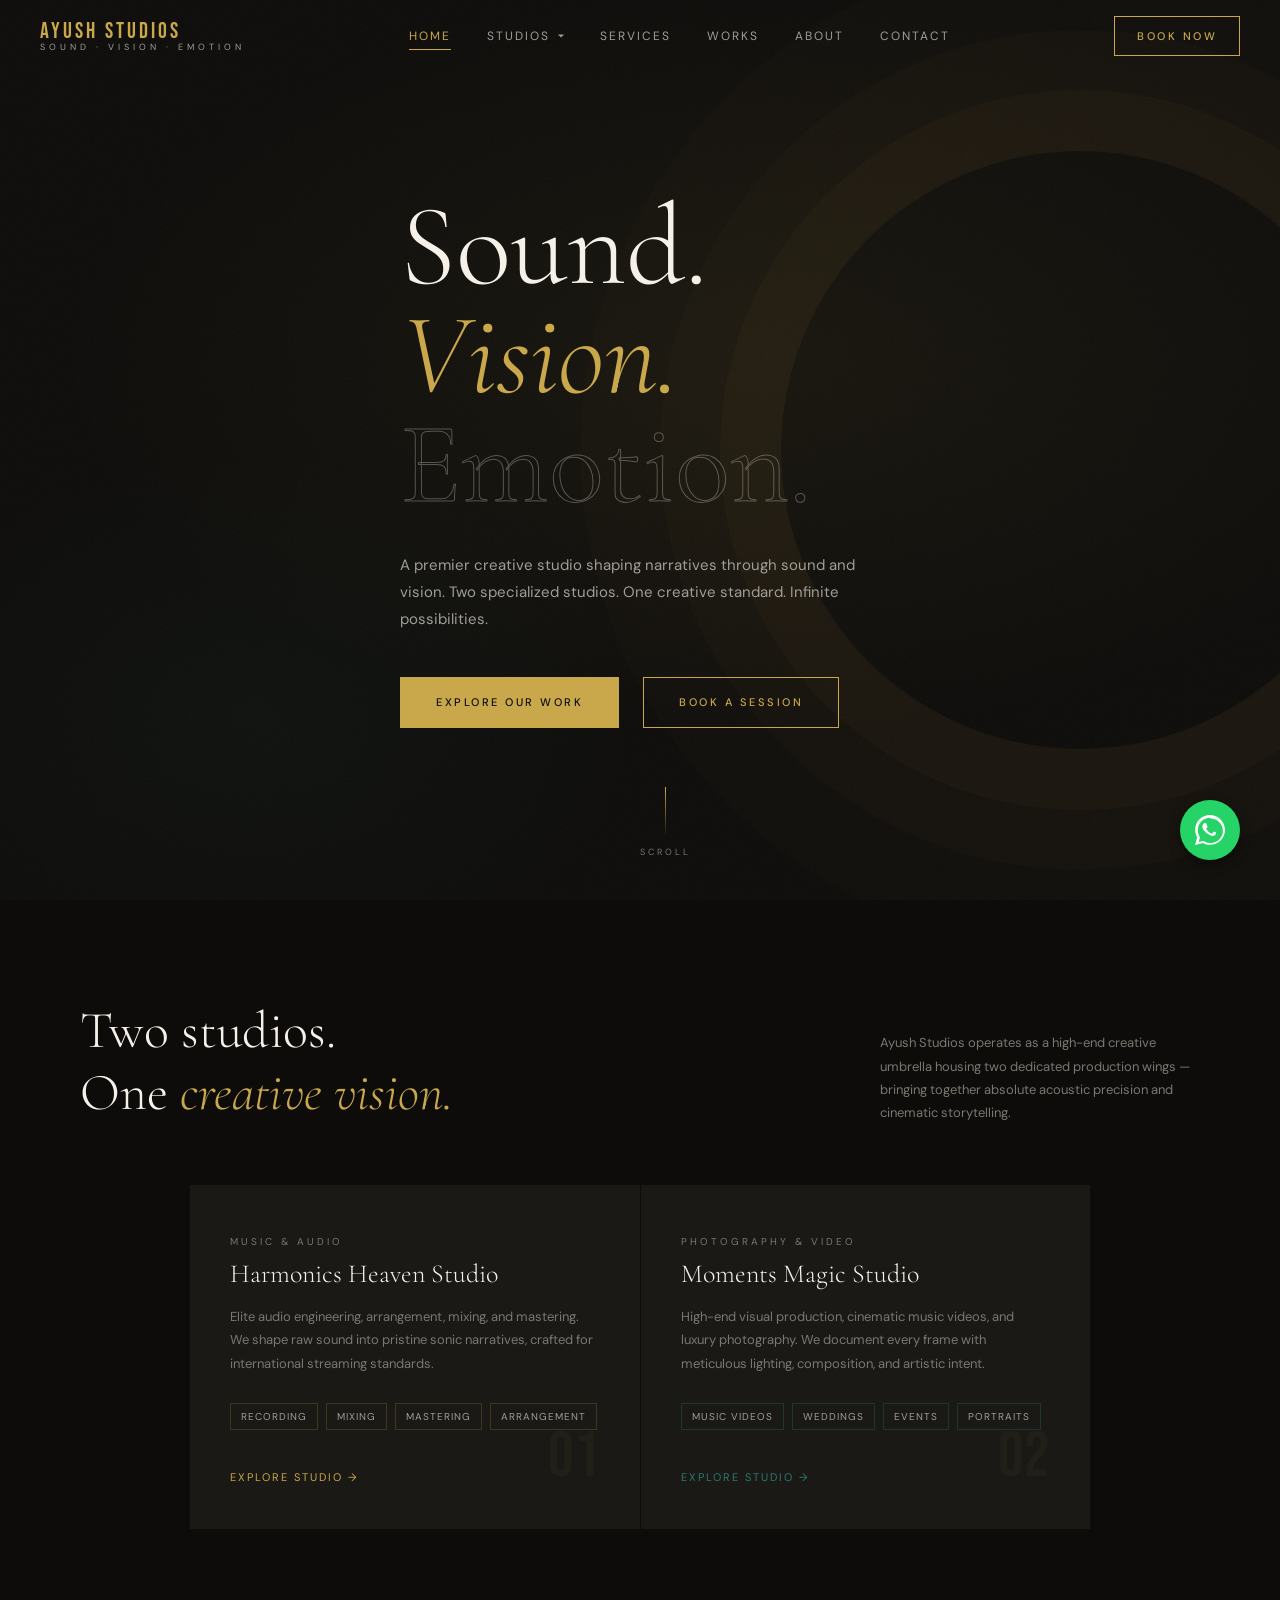
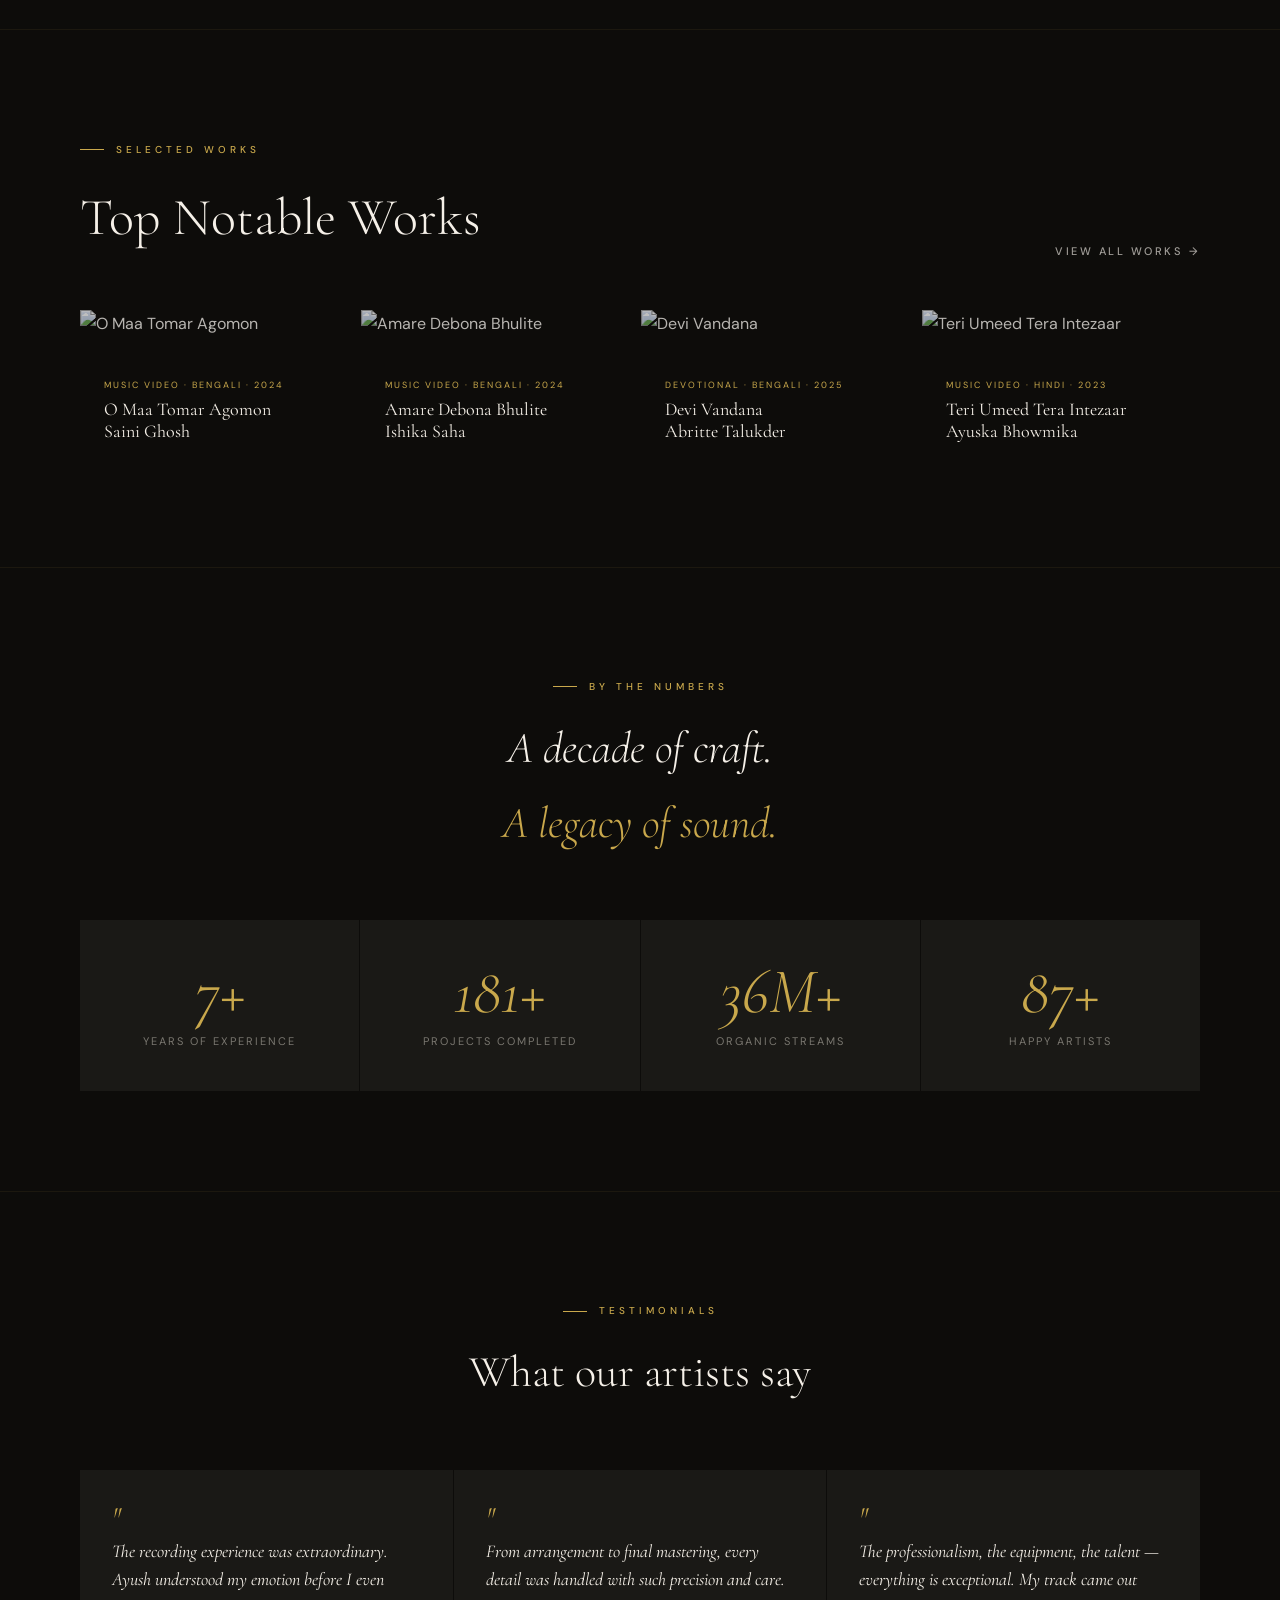
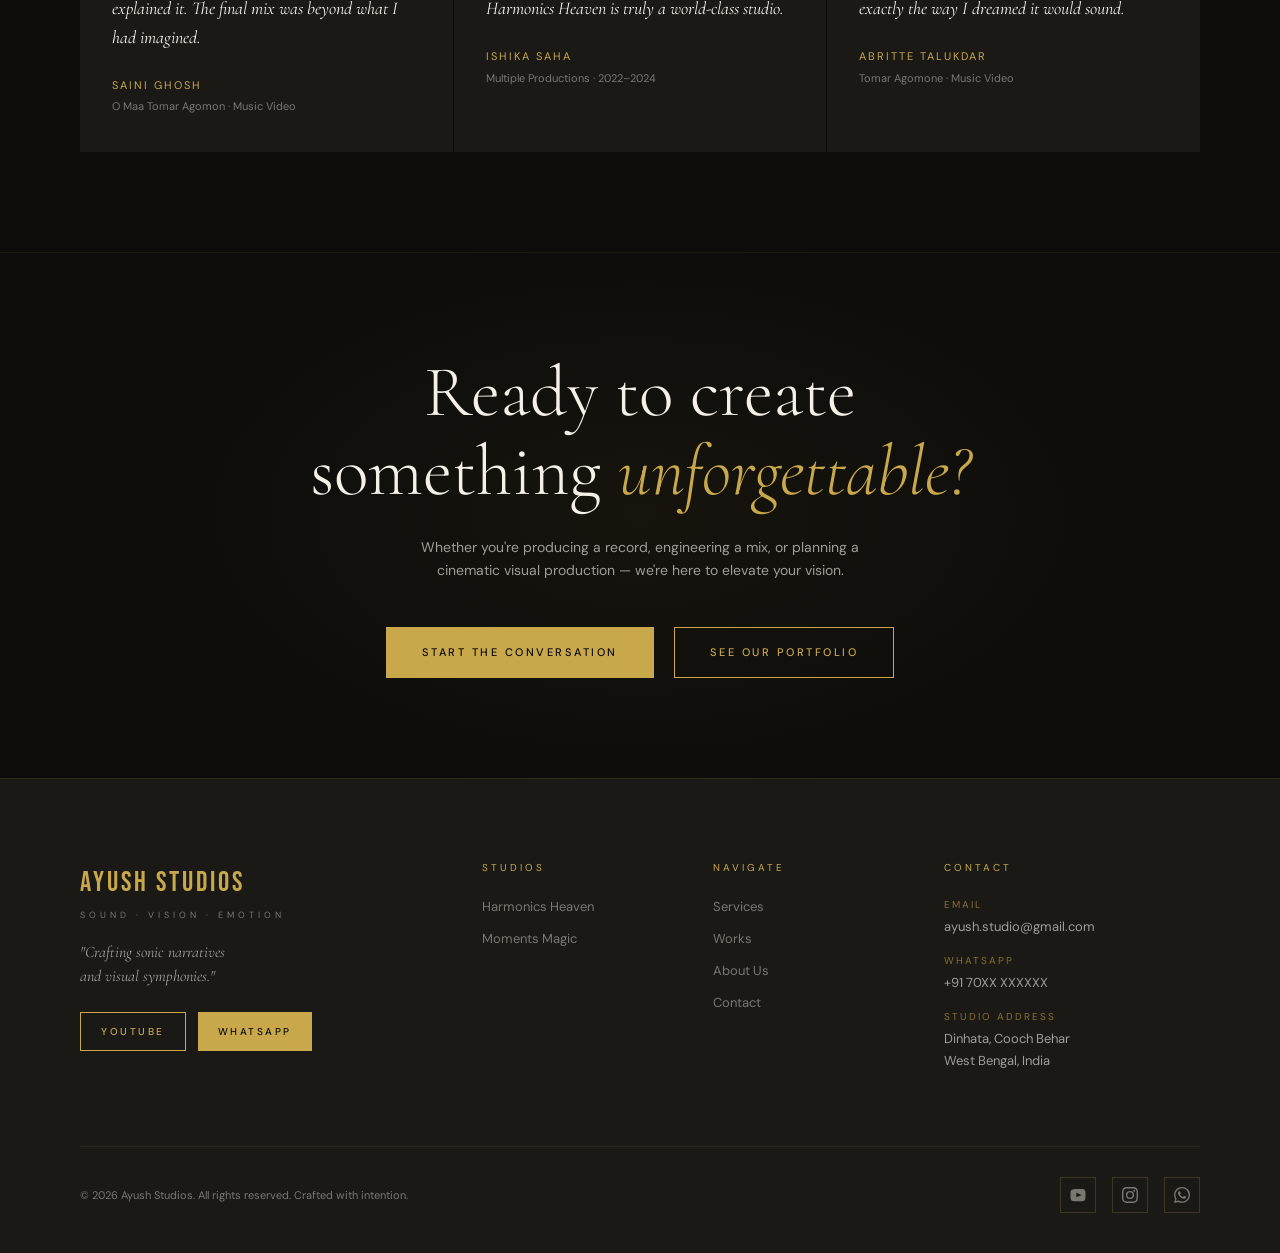
==== index.html @ d7bb770e "Ayush Studios Final Phase One" ====
<!DOCTYPE html>
<html lang="en">

<head>
  <meta charset="UTF-8">
  <meta name="viewport" content="width=device-width, initial-scale=1.0">
  <title>Ayush Studios</title>
  <meta name="description"
    content="Ayush Studios — Premium music recording, mix/mastering, videography, and photography in Cooch Behar, West Bengal. Home of Harmonics Heaven Studio and Moments Magic Studio.">
  <meta property="og:title" content="Ayush Studios — Sound. Vision. Emotion.">
  <meta property="og:description"
    content="Premium creative studio offering high-end music production, photography, and cinematic videography in West Bengal, India.">
  <meta property="og:type" content="website">
  <meta property="og:url" content="https://ayush-studios.vercel.app">
  <link rel="stylesheet" href="css/style.css">
  <style>
    /* ── HERO ── */
    .hero {
      position: relative;
      min-height: 100vh;
      display: flex;
      flex-direction: column;
      justify-content: center;
      overflow: hidden;
      padding-top: var(--nav-h);
    }

    .hero-bg {
      position: absolute;
      inset: 0;
      z-index: 0;
      background: radial-gradient(ellipse 80% 60% at 60% 40%, rgba(201, 168, 76, 0.06) 0%, transparent 70%),
        radial-gradient(ellipse 50% 50% at 20% 80%, rgba(42, 122, 111, 0.05) 0%, transparent 60%),
        var(--ink);
    }

    .hero-grain {
      position: absolute;
      inset: 0;
      z-index: 1;
      opacity: 0.04;
      background-image: url("data:image/svg+xml,%3Csvg viewBox='0 0 200 200' xmlns='http://www.w3.org/2000/svg'%3E%3Cfilter id='n'%3E%3CfeTurbulence type='fractalNoise' baseFrequency='0.85' numOctaves='4' stitchTiles='stitch'/%3E%3C/filter%3E%3Crect width='100%25' height='100%25' filter='url(%23n)'/%3E%3C/svg%3E");
      background-size: 200px;
    }

    .hero-lines {
      position: absolute;
      inset: 0;
      z-index: 1;
      overflow: hidden;
      pointer-events: none;
    }

    .hero-lines::before {
      content: '';
      position: absolute;
      right: -100px;
      top: 50%;
      transform: translateY(-50%);
      width: 600px;
      height: 600px;
      border-radius: 50%;
      border: 0.5px solid rgba(201, 168, 76, 0.08);
      box-shadow: 0 0 0 60px rgba(201, 168, 76, 0.03), 0 0 0 120px rgba(201, 168, 76, 0.02), 0 0 0 200px rgba(201, 168, 76, 0.01);
    }

    .hero-content {
      position: relative;
      z-index: 2;
      padding: 0 0 80px;
    }

    .hero-eyebrow {
      display: flex;
      align-items: center;
      gap: 16px;
      font-size: 10px;
      letter-spacing: 5px;
      text-transform: uppercase;
      color: var(--gold);
      margin-bottom: 28px;
      opacity: 0;
      animation: fadeUp 0.8s 0.2s ease forwards;
    }

    .hero-eyebrow span {
      width: 32px;
      height: 0.5px;
      background: var(--gold);
    }

    .hero-title {
      font-family: var(--font-display);
      font-size: clamp(56px, 9vw, 120px);
      line-height: 0.95;
      font-weight: 300;
      color: var(--cream);
      margin-bottom: 32px;
      opacity: 0;
      animation: fadeUp 0.9s 0.35s ease forwards;
    }

    .hero-title em {
      font-style: italic;
      color: var(--gold);
      display: block;
    }

    .hero-title .outline {
      -webkit-text-stroke: 1px rgba(245, 240, 232, 0.3);
      color: transparent;
      display: block;
    }

    .hero-sub {
      font-size: 15px;
      color: var(--muted-light);
      max-width: 480px;
      line-height: 1.8;
      margin-bottom: 44px;
      opacity: 0;
      animation: fadeUp 0.9s 0.5s ease forwards;
    }

    .hero-actions {
      display: flex;
      align-items: center;
      gap: 24px;
      flex-wrap: wrap;
      opacity: 0;
      animation: fadeUp 0.9s 0.65s ease forwards;
    }

    .hero-scroll {
      position: absolute;
      bottom: 40px;
      left: 50%;
      transform: translateX(-50%);
      z-index: 2;
      display: flex;
      flex-direction: column;
      align-items: center;
      gap: 8px;
      opacity: 0;
      animation: fadeUp 0.9s 1s ease forwards;
    }

    .hero-scroll span {
      font-size: 9px;
      letter-spacing: 3px;
      text-transform: uppercase;
      color: var(--muted);
    }

    .scroll-line {
      width: 1px;
      height: 50px;
      background: linear-gradient(var(--gold), transparent);
      animation: scrollPulse 2s ease-in-out infinite;
    }

    @keyframes fadeUp {
      from {
        opacity: 0;
        transform: translateY(20px);
      }

      to {
        opacity: 1;
        transform: translateY(0);
      }
    }

    @keyframes scrollPulse {

      0%,
      100% {
        opacity: 0.4;
      }

      50% {
        opacity: 1;
      }
    }

    /* ── BRANDS SECTION ── */
    .brands-section {
      padding: var(--section-pad) 0;
    }

    .brands-intro {
      display: flex;
      justify-content: space-between;
      align-items: flex-end;
      margin-bottom: 60px;
      gap: 40px;
      flex-wrap: wrap;
    }

    .brands-title {
      font-family: var(--font-display);
      font-size: clamp(32px, 5vw, 52px);
      font-weight: 300;
      color: var(--cream);
      line-height: 1.2;
      max-width: 500px;
    }

    .brands-desc {
      font-size: 13px;
      color: var(--muted);
      max-width: 320px;
      line-height: 1.8;
    }

    .brands-grid {
      display: grid;
      grid-template-columns: repeat(2, 1fr);
      gap: 1px;
      max-width: 900px;
      margin: 0 auto;
    }

    @media (max-width: 768px) {
      .brands-grid {
        grid-template-columns: 1fr;
        max-width: 450px;
      }
    }

    .brand-card {
      position: relative;
      padding: 48px 40px 40px;
      background: var(--ink-2);
      overflow: hidden;
      cursor: pointer;
      transition: background var(--transition);
    }

    .brand-card::before {
      content: '';
      position: absolute;
      top: 0;
      left: 0;
      right: 0;
      height: 2px;
      background: var(--accent-color, var(--gold));
      transform: scaleX(0);
      transform-origin: left;
      transition: transform 0.5s ease;
    }

    .brand-card:hover {
      background: #1e1d1a;
    }

    .brand-card:hover::before {
      transform: scaleX(1);
    }

    .brand-card.hh {
      --accent-color: #C9A84C;
    }

    .brand-card.mm {
      --accent-color: #2A7A6F;
    }

    .brand-card.ama {
      --accent-color: #5B4A8A;
    }

    .brand-icon {
      font-size: 32px;
      margin-bottom: 24px;
      display: block;
      filter: grayscale(0.3);
    }

    .brand-name-small {
      font-size: 10px;
      letter-spacing: 3px;
      text-transform: uppercase;
      color: var(--muted);
      margin-bottom: 8px;
    }

    .brand-name {
      font-family: var(--font-display);
      font-size: 26px;
      font-weight: 300;
      color: var(--cream);
      margin-bottom: 16px;
      line-height: 1.2;
    }

    .brand-desc {
      font-size: 13px;
      color: var(--muted);
      line-height: 1.8;
      margin-bottom: 28px;
    }

    .brand-tags {
      display: flex;
      flex-wrap: wrap;
      gap: 8px;
      margin-bottom: 32px;
    }

    .brand-tag {
      font-size: 10px;
      letter-spacing: 1px;
      text-transform: uppercase;
      padding: 4px 10px;
      border: 0.5px solid rgba(201, 168, 76, 0.2);
      color: var(--muted-light);
    }

    .brand-card.mm .brand-tag {
      border-color: rgba(42, 122, 111, 0.3);
    }

    .brand-card.ama .brand-tag {
      border-color: rgba(91, 74, 138, 0.3);
    }

    .brand-link {
      font-size: 11px;
      letter-spacing: 2px;
      text-transform: uppercase;
      color: var(--gold);
      display: inline-flex;
      align-items: center;
      gap: 8px;
    }

    .brand-card.mm .brand-link {
      color: var(--teal-accent);
    }

    .brand-card.ama .brand-link {
      color: #8B7AC8;
    }

    .brand-card-num {
      position: absolute;
      bottom: 40px;
      right: 40px;
      font-family: var(--font-caps);
      font-size: 64px;
      color: rgba(201, 168, 76, 0.04);
      line-height: 1;
      pointer-events: none;
    }

    /* ── RECENT WORKS ── */
    .works-section {
      padding: var(--section-pad) 0;
      border-top: 0.5px solid rgba(201, 168, 76, 0.08);
    }

    .works-header {
      display: flex;
      justify-content: space-between;
      align-items: flex-end;
      margin-bottom: 48px;
      flex-wrap: wrap;
      gap: 20px;
    }

    .works-title {
      font-family: var(--font-display);
      font-size: clamp(32px, 5vw, 52px);
      font-weight: 300;
      color: var(--cream);
    }

    .works-grid {
      display: grid;
      grid-template-columns: repeat(4, 1fr);
      gap: 2px;
    }

    @media (max-width: 1024px) {
      .works-grid {
        grid-template-columns: repeat(2, 1fr);
      }
    }

    @media (max-width: 560px) {
      .works-grid {
        grid-template-columns: 1fr;
      }
    }

    .work-card {
      position: relative;
      overflow: hidden;
      aspect-ratio: 16/9;
      cursor: pointer;
    }

    .work-thumb {
      width: 100%;
      height: 100%;
      object-fit: cover;
      filter: grayscale(30%) brightness(0.75);
      transition: transform 0.6s ease, filter 0.5s ease;
    }

    .work-card:hover .work-thumb {
      transform: scale(1.05);
      filter: grayscale(0%) brightness(0.6);
    }

    .work-overlay {
      position: absolute;
      inset: 0;
      background: linear-gradient(to top, rgba(13, 12, 10, 0.9) 0%, transparent 60%);
      display: flex;
      flex-direction: column;
      justify-content: flex-end;
      padding: 24px;
    }

    .work-tag {
      font-size: 9px;
      letter-spacing: 2px;
      text-transform: uppercase;
      color: var(--gold);
      margin-bottom: 6px;
    }

    .work-name {
      font-family: var(--font-display);
      font-size: 18px;
      font-weight: 400;
      color: var(--cream);
      line-height: 1.2;
    }

    .work-play {
      position: absolute;
      top: 50%;
      left: 50%;
      transform: translate(-50%, -50%) scale(0.8);
      width: 48px;
      height: 48px;
      border: 1.5px solid rgba(255, 255, 255, 0.6);
      border-radius: 50%;
      display: flex;
      align-items: center;
      justify-content: center;
      opacity: 0;
      transition: var(--transition);
    }

    .work-play svg {
      width: 16px;
      height: 16px;
      fill: white;
      margin-left: 3px;
    }

    .work-card:hover .work-play {
      opacity: 1;
      transform: translate(-50%, -50%) scale(1);
    }

    /* ── STATS ── */
    .stats-section {
      padding: var(--section-pad) 0;
      border-top: 0.5px solid rgba(201, 168, 76, 0.08);
    }

    .stats-intro {
      text-align: center;
      margin-bottom: 60px;
    }

    .stats-intro h2 {
      font-family: var(--font-display);
      font-size: clamp(28px, 4vw, 44px);
      font-weight: 300;
      font-style: italic;
      color: var(--cream);
    }

    /* ── TESTIMONIALS ── */
    .testimonials-section {
      padding: var(--section-pad) 0;
      border-top: 0.5px solid rgba(201, 168, 76, 0.08);
    }

    .testi-grid {
      display: grid;
      grid-template-columns: repeat(3, 1fr);
      gap: 1px;
      margin-top: 60px;
    }

    @media (max-width: 768px) {
      .testi-grid {
        grid-template-columns: 1fr;
      }
    }

    .testi-card {
      padding: 36px 32px;
      background: var(--ink-2);
    }

    .testi-quote {
      font-family: var(--font-display);
      font-size: 18px;
      font-style: italic;
      color: var(--cream);
      line-height: 1.6;
      margin-bottom: 24px;
    }

    .testi-quote::before {
      content: '"';
      color: var(--gold);
      font-size: 28px;
      line-height: 0.8;
      display: block;
      margin-bottom: 8px;
    }

    .testi-author {
      font-size: 11px;
      letter-spacing: 2px;
      text-transform: uppercase;
      color: var(--gold);
    }

    .testi-project {
      font-size: 11px;
      color: var(--muted);
      margin-top: 3px;
    }

    /* ── CTA BANNER ── */
    .cta-banner {
      padding: 100px 0;
      border-top: 0.5px solid rgba(201, 168, 76, 0.08);
      text-align: center;
      position: relative;
      overflow: hidden;
    }

    .cta-banner-bg {
      position: absolute;
      inset: 0;
      background: radial-gradient(ellipse 60% 80% at 50% 50%, rgba(201, 168, 76, 0.05) 0%, transparent 70%);
    }

    .cta-banner h2 {
      font-family: var(--font-display);
      font-size: clamp(36px, 6vw, 72px);
      font-weight: 300;
      color: var(--cream);
      line-height: 1.1;
      margin-bottom: 24px;
    }

    .cta-banner h2 em {
      font-style: italic;
      color: var(--gold);
    }

    .cta-banner p {
      font-size: 14px;
      color: var(--muted-light);
      margin-bottom: 44px;
      max-width: 500px;
      margin-left: auto;
      margin-right: auto;
    }

    .cta-actions {
      display: flex;
      justify-content: center;
      gap: 20px;
      flex-wrap: wrap;
    }

    /* Floating WhatsApp Button */
    .whatsapp-float {
      position: fixed;
      bottom: 40px;
      right: 40px;
      width: 60px;
      height: 60px;
      background-color: #25d366;
      color: #fff;
      border-radius: 50%;
      text-align: center;
      box-shadow: 0 4px 12px rgba(0, 0, 0, 0.4);
      z-index: 9999;
      display: flex;
      align-items: center;
      justify-content: center;
      transition: transform 0.3s ease, box-shadow 0.3s ease, background-color 0.3s ease;
      text-decoration: none;
    }

    .whatsapp-float:hover {
      transform: scale(1.1);
      background-color: #20ba5a;
      box-shadow: 0 6px 18px rgba(37, 211, 102, 0.4);
    }

    .whatsapp-float svg {
      width: 30px;
      height: 30px;
      fill: #fff;
    }

    @media (max-width: 768px) {
      .whatsapp-float {
        bottom: 24px;
        right: 24px;
        width: 52px;
        height: 52px;
      }

      .whatsapp-float svg {
        width: 26px;
        height: 26px;
      }
    }
  </style>
</head>

<body>

  <div id="nav-placeholder"></div>

  <!-- ══ HERO ══ -->
  <section class="hero">
    <div class="hero-bg"></div>
    <div class="hero-grain"></div>
    <div class="hero-lines"></div>
    <div class="container hero-content">
      <br>
      <h1 class="hero-title">
        Sound.
        <em>Vision.</em>
        <span class="outline">Emotion.</span>
      </h1>
      <p class="hero-sub">A premier creative studio shaping narratives through sound and vision. Two specialized
        studios. One creative standard. Infinite possibilities.</p>
      <div class="hero-actions">
        <a href="work.html" class="btn btn-gold">Explore Our Work</a>
        <a href="contact.html" class="btn btn-outline">Book a Session</a>
      </div>
    </div>
    <div class="hero-scroll">
      <div class="scroll-line"></div>
      <span>Scroll</span>
    </div>
  </section>

  <!-- ══ TWO SPACES ══ -->
  <section class="brands-section">
    <div class="container">
      <div class="brands-intro reveal">
        <h2 class="brands-title">Two studios.<br>One <em style="font-style:italic;color:var(--gold)">creative
            vision.</em></h2>
        <p class="brands-desc">Ayush Studios operates as a high-end creative umbrella housing two dedicated production
          wings — bringing together absolute acoustic precision and cinematic storytelling.</p>
      </div>
      <div class="brands-grid">
        <div class="brand-card hh reveal">
          <div class="brand-name-small">Music & Audio</div>
          <div class="brand-name">Harmonics Heaven Studio</div>
          <p class="brand-desc">Elite audio engineering, arrangement, mixing, and mastering. We shape raw sound into
            pristine sonic narratives, crafted for international streaming standards.</p>
          <div class="brand-tags">
            <span class="brand-tag">Recording</span>
            <span class="brand-tag">Mixing</span>
            <span class="brand-tag">Mastering</span>
            <span class="brand-tag">Arrangement</span>
          </div>
          <a href="pages/harmonics.html" class="brand-link">Explore Studio →</a>
          <div class="brand-card-num">01</div>
        </div>
        <div class="brand-card mm reveal reveal-delay-1">
          <div class="brand-name-small">Photography & Video</div>
          <div class="brand-name">Moments Magic Studio</div>
          <p class="brand-desc">High-end visual production, cinematic music videos, and luxury photography. We document
            every frame with meticulous lighting, composition, and artistic intent.</p>
          <div class="brand-tags">
            <span class="brand-tag">Music Videos</span>
            <span class="brand-tag">Weddings</span>
            <span class="brand-tag">Events</span>
            <span class="brand-tag">Portraits</span>
          </div>
          <a href="pages/moments.html" class="brand-link">Explore Studio →</a>
          <div class="brand-card-num">02</div>
        </div>
      </div>
    </div>
  </section>

  <!-- ══ RECENT WORKS ══ -->
  <section class="works-section">
    <div class="container">
      <div class="works-header reveal">
        <div>
          <div class="section-label">Selected Works</div>
          <h2 class="works-title">Top Notable Works</h2>
        </div>
        <a href="work.html" class="btn btn-ghost">View All Works →</a>
      </div>
      <div class="works-grid">
        <a href="https://www.youtube.com/watch?v=GQ-6ArA3EWg" target="_blank" class="work-card reveal">
          <img class="work-thumb" src="https://img.youtube.com/vi/GQ-6ArA3EWg/maxresdefault.jpg"
            alt="O Maa Tomar Agomon" loading="lazy">
          <div class="work-overlay">
            <div class="work-tag">Music Video · Bengali · 2024</div>
            <div class="work-name">O Maa Tomar Agomon<br>Saini Ghosh</div>
          </div>
          <div class="work-play"><svg viewBox="0 0 24 24">
              <path d="M8 5v14l11-7z" />
            </svg></div>
        </a>
        <a href="https://www.youtube.com/watch?v=CTK7kmYiFDo" target="_blank" class="work-card reveal reveal-delay-1">
          <img class="work-thumb" src="https://img.youtube.com/vi/CTK7kmYiFDo/maxresdefault.jpg"
            alt="Amare Debona Bhulite" loading="lazy">
          <div class="work-overlay">
            <div class="work-tag">Music Video · Bengali · 2024</div>
            <div class="work-name">Amare Debona Bhulite<br>Ishika Saha</div>
          </div>
          <div class="work-play"><svg viewBox="0 0 24 24">
              <path d="M8 5v14l11-7z" />
            </svg></div>
        </a>
        <a href="https://www.youtube.com/watch?v=-tuLd5C_H8w" target="_blank" class="work-card reveal reveal-delay-2">
          <img class="work-thumb" src="https://img.youtube.com/vi/-tuLd5C_H8w/maxresdefault.jpg" alt="Devi Vandana"
            loading="lazy">
          <div class="work-overlay">
            <div class="work-tag">Devotional · Bengali · 2025</div>
            <div class="work-name">Devi Vandana<br>Abritte Talukder</div>
          </div>
          <div class="work-play"><svg viewBox="0 0 24 24">
              <path d="M8 5v14l11-7z" />
            </svg></div>
        </a>
        <a href="https://www.youtube.com/watch?v=D5Ij6VKFycM" target="_blank" class="work-card reveal reveal-delay-3">
          <img class="work-thumb" src="https://img.youtube.com/vi/D5Ij6VKFycM/maxresdefault.jpg"
            alt="Teri Umeed Tera Intezaar" loading="lazy">
          <div class="work-overlay">
            <div class="work-tag">Music Video · Hindi · 2023</div>
            <div class="work-name">Teri Umeed Tera Intezaar<br>Ayuska Bhowmika</div>
          </div>
          <div class="work-play"><svg viewBox="0 0 24 24">
              <path d="M8 5v14l11-7z" />
            </svg></div>
        </a>
      </div>
    </div>
  </section>

  <!-- ══ STATS ══ -->
  <section class="stats-section">
    <div class="container">
      <div class="stats-intro reveal">
        <div class="section-label" style="justify-content:center;">By the Numbers</div>
        <h2>A decade of craft.<br><em style="font-style:italic;color:var(--gold)">A legacy of sound.</em></h2>
      </div>
      <div class="stats-grid reveal">
        <div class="stat-item">
          <div class="stat-number" data-count="10" data-suffix="+">0+</div>
          <div class="stat-label">Years of Experience</div>
        </div>
        <div class="stat-item">
          <div class="stat-number" data-count="250" data-suffix="+">0+</div>
          <div class="stat-label">Projects Completed</div>
        </div>
        <div class="stat-item">
          <div class="stat-number" data-count="50" data-suffix="M+">0M+</div>
          <div class="stat-label">Organic Streams</div>
        </div>
        <div class="stat-item">
          <div class="stat-number" data-count="120" data-suffix="+">0+</div>
          <div class="stat-label">Happy Artists</div>
        </div>
      </div>
    </div>
  </section>

  <!-- ══ TESTIMONIALS ══ -->
  <section class="testimonials-section">
    <div class="container">
      <div class="reveal" style="text-align:center;">
        <div class="section-label" style="justify-content:center;">Testimonials</div>
        <h2 style="font-family:var(--font-display);font-size:clamp(28px,4vw,44px);font-weight:300;color:var(--cream);">
          What our artists say</h2>
      </div>
      <div class="testi-grid">
        <div class="testi-card reveal">
          <p class="testi-quote">The recording experience was extraordinary. Ayush understood my emotion before I even
            explained it. The final mix was beyond what I had imagined.</p>
          <div class="testi-author">Saini Ghosh</div>
          <div class="testi-project">O Maa Tomar Agomon · Music Video</div>
        </div>
        <div class="testi-card reveal reveal-delay-1">
          <p class="testi-quote">From arrangement to final mastering, every detail was handled with such precision and
            care. Harmonics Heaven is truly a world-class studio.</p>
          <div class="testi-author">Ishika Saha</div>
          <div class="testi-project">Multiple Productions · 2022–2024</div>
        </div>
        <div class="testi-card reveal reveal-delay-2">
          <p class="testi-quote">The professionalism, the equipment, the talent — everything is exceptional. My track
            came out exactly the way I dreamed it would sound.</p>
          <div class="testi-author">Abritte Talukdar</div>
          <div class="testi-project">Tomar Agomone · Music Video</div>
        </div>
      </div>
    </div>
  </section>

  <!-- ══ CTA BANNER ══ -->
  <section class="cta-banner">
    <div class="cta-banner-bg"></div>
    <div class="container" style="position:relative;z-index:1;">
      <div class="reveal">
        <h2>Ready to create<br>something <em>unforgettable?</em></h2>
        <p>Whether you're producing a record, engineering a mix, or planning a cinematic visual production — we're here
          to elevate your vision.</p>
        <div class="cta-actions">
          <a href="contact.html" class="btn btn-gold">Start the Conversation</a>
          <a href="work.html" class="btn btn-outline">See Our Portfolio</a>
        </div>
      </div>
    </div>
  </section>

  <div id="footer-placeholder"></div>

  <!-- Floating WhatsApp Button -->
  <a href="https://wa.me/917001XXXXXX" class="whatsapp-float" target="_blank" rel="noopener noreferrer"
    title="Chat on WhatsApp">
    <svg viewBox="0 0 24 24">
      <path
        d="M.057 24l1.687-6.163c-1.041-1.804-1.588-3.849-1.587-5.946C.06 5.348 5.397.01 12.008.01c3.202.001 6.212 1.248 8.477 3.518 2.266 2.27 3.51 5.277 3.507 8.481-.005 6.557-5.343 11.89-11.95 11.89-2.007-.001-3.978-.507-5.714-1.478L0 24zM12.005 2.181a9.77 9.77 0 00-6.903 2.87 9.782 9.782 0 00-2.85 6.918c-.002 1.884.496 3.72 1.442 5.358l.317.55-1.026 3.743 3.829-.974.529.313a9.756 9.756 0 005.158 1.492h.005c5.396 0 9.789-4.39 9.794-9.794a9.77 9.77 0 00-2.868-6.924 9.754 9.754 0 00-6.902-2.869zm5.467 12.2c-.3-.149-1.776-.874-2.05-.974-.275-.1-.476-.149-.675.149-.199.299-.773.974-.947 1.173-.174.2-.349.224-.65.074a9.208 9.208 0 01-2.413-1.488c-.89-.794-1.491-1.777-1.666-2.076-.174-.299-.019-.46.13-.609.135-.134.3-.35.45-.525.15-.175.2-.3.3-.5.1-.2.05-.375-.025-.524-.075-.15-.675-1.625-.925-2.225-.243-.586-.49-.5-.675-.51-.174-.01-.374-.01-.574-.01-.2 0-.525.075-.799.375-.274.299-1.048 1.023-1.048 2.492 0 1.47 1.074 2.89 1.223 3.09 1.498 1.996 3.07 3.09 5.029 3.93.466.2.83.32 1.114.41.468.149.894.128 1.23.078.375-.055 1.777-.723 2.025-1.393.249-.67.249-1.244.174-1.393-.075-.149-.274-.224-.574-.374z" />
    </svg>
  </a>

  <script src="js/components.js"></script>
  <script src="js/main.js"></script>
</body>

</html>
---- css/style.css ----
@import url('https://fonts.googleapis.com/css2?family=Cormorant+Garamond:ital,wght@0,300;0,400;0,500;0,600;1,300;1,400&family=DM+Sans:wght@300;400;500&family=Bebas+Neue&display=swap');

:root {
  --gold: #C9A84C;
  --gold-light: #E8C97A;
  --gold-dim: #8A6E30;
  --cream: #F5F0E8;
  --cream-dark: #EDE6D6;
  --ink: #0D0C0A;
  --ink-2: #1A1916;
  --ink-3: #2A2925;
  --muted: #7A7770;
  --muted-light: #A09D98;
  --white: #FDFCF9;
  --red-accent: #C0392B;
  --teal-accent: #2A7A6F;
  --purple-accent: #5B4A8A;

  --font-display: 'Cormorant Garamond', Georgia, serif;
  --font-body: 'DM Sans', sans-serif;
  --font-caps: 'Bebas Neue', sans-serif;

  --nav-h: 72px;
  --max-w: 1200px;
  --section-pad: 100px;
  --transition: 0.35s cubic-bezier(0.4, 0, 0.2, 1);
}

*, *::before, *::after { box-sizing: border-box; margin: 0; padding: 0; }

html { scroll-behavior: smooth; font-size: 16px; }

body {
  font-family: var(--font-body);
  background: var(--ink);
  color: var(--cream);
  line-height: 1.7;
  overflow-x: hidden;
  -webkit-font-smoothing: antialiased;
}

/* ── SCROLLBAR ── */
::-webkit-scrollbar { width: 6px; }
::-webkit-scrollbar-track { background: var(--ink-2); }
::-webkit-scrollbar-thumb { background: var(--gold-dim); border-radius: 3px; }

/* ── SELECTION ── */
::selection { background: var(--gold); color: var(--ink); }

/* ── LINKS ── */
a { color: inherit; text-decoration: none; }

/* ── IMAGES ── */
img { max-width: 100%; display: block; }

/* ── CONTAINER ── */
.container { max-width: var(--max-w); margin: 0 auto; padding: 0 40px; }
@media (max-width: 768px) { .container { padding: 0 20px; } }

/* ══════════════════════════════════════════
   NAVIGATION
══════════════════════════════════════════ */
.nav {
  position: fixed; top: 0; left: 0; right: 0; z-index: 1000;
  height: var(--nav-h);
  display: flex; align-items: center;
  padding: 0 40px;
  transition: background var(--transition), backdrop-filter var(--transition);
}
.nav.scrolled {
  background: rgba(13,12,10,0.92);
  backdrop-filter: blur(16px);
  -webkit-backdrop-filter: blur(16px);
  border-bottom: 0.5px solid rgba(201,168,76,0.15);
}
.nav-inner { display: flex; align-items: center; justify-content: space-between; width: 100%; }

.nav-logo { display: flex; flex-direction: column; gap: 0; }
.nav-logo-main {
  font-family: var(--font-caps);
  font-size: 22px; letter-spacing: 3px;
  color: var(--gold); line-height: 1;
}
.nav-logo-sub {
  font-family: var(--font-body);
  font-size: 9px; letter-spacing: 4px;
  color: var(--muted-light); text-transform: uppercase; line-height: 1;
}

.nav-links { display: flex; align-items: center; gap: 36px; }
.nav-links a {
  font-size: 12px; letter-spacing: 2px; text-transform: uppercase;
  color: var(--muted-light); font-weight: 400;
  transition: color var(--transition);
  position: relative;
}
.nav-links a::after {
  content: ''; position: absolute; bottom: -3px; left: 0; right: 0; height: 0.5px;
  background: var(--gold); transform: scaleX(0); transform-origin: left;
  transition: transform var(--transition);
}
.nav-links a:hover { color: var(--cream); }
.nav-links a:hover::after { transform: scaleX(1); }
.nav-links a.active { color: var(--gold); }
.nav-links a.active::after { transform: scaleX(1); }

.nav-cta {
  font-size: 11px; letter-spacing: 2px; text-transform: uppercase;
  padding: 10px 22px; border: 0.5px solid var(--gold);
  color: var(--gold); font-weight: 400;
  transition: background var(--transition), color var(--transition);
}
.nav-cta:hover { background: var(--gold); color: var(--ink); }

/* Dropdown */
.nav-dropdown { position: relative; display: inline-flex; align-items: center; }
.nav-dropdown > a {
  cursor: pointer;
  padding-right: 14px;
  display: inline-flex;
  align-items: center;
}
.nav-dropdown > a::before {
  content: '';
  position: absolute;
  right: 0;
  top: 50%;
  transform: translateY(-50%);
  border-left: 3px solid transparent;
  border-right: 3px solid transparent;
  border-top: 3.5px solid currentColor;
  transition: transform var(--transition);
}
.nav-dropdown:hover > a::before {
  transform: translateY(-50%) rotate(180deg);
}
.dropdown-menu {
  position: absolute; top: calc(100% + 16px); left: 50%; transform: translateX(-50%);
  background: var(--ink-2); border: 0.5px solid rgba(201,168,76,0.2);
  min-width: 220px; padding: 8px 0;
  opacity: 0; pointer-events: none;
  transition: opacity var(--transition), transform var(--transition);
  transform: translateX(-50%) translateY(-8px);
}
.dropdown-menu::before {
  content: '';
  position: absolute;
  top: -18px; left: 0; right: 0; height: 18px;
  background: transparent;
}
.nav-dropdown:hover .dropdown-menu {
  opacity: 1; pointer-events: all;
  transform: translateX(-50%) translateY(0);
}
.dropdown-menu a {
  display: flex; align-items: center; gap: 10px;
  padding: 10px 20px; font-size: 12px; letter-spacing: 1px;
  text-transform: none; color: var(--muted-light);
  transition: background var(--transition), color var(--transition);
}
.dropdown-menu a:hover { background: rgba(201,168,76,0.08); color: var(--cream); }
.dropdown-menu a::after { display: none; }
.dropdown-icon { font-size: 14px; }

/* Hamburger */
.hamburger { display: none; flex-direction: column; gap: 5px; cursor: pointer; padding: 6px; }
.hamburger span { width: 24px; height: 1px; background: var(--cream); transition: var(--transition); display: block; }
.hamburger.open span:nth-child(1) { transform: rotate(45deg) translate(4px, 4px); }
.hamburger.open span:nth-child(2) { opacity: 0; }
.hamburger.open span:nth-child(3) { transform: rotate(-45deg) translate(4px, -4px); }

.mobile-menu {
  display: none; position: fixed; top: var(--nav-h); left: 0; right: 0; bottom: 0;
  background: var(--ink); z-index: 999; padding: 40px;
  flex-direction: column; gap: 8px;
  opacity: 0; pointer-events: none; transition: opacity var(--transition);
}
.mobile-menu.open { opacity: 1; pointer-events: all; }
.mobile-menu a {
  font-size: 28px; font-family: var(--font-display);
  color: var(--muted-light); padding: 12px 0;
  border-bottom: 0.5px solid rgba(201,168,76,0.1);
  transition: color var(--transition);
}
.mobile-menu a:hover { color: var(--gold); }

@media (max-width: 900px) {
  .nav-links, .nav-cta { display: none; }
  .hamburger { display: flex; }
  .mobile-menu { display: flex; }
}

/* ══════════════════════════════════════════
   SECTION LABELS
══════════════════════════════════════════ */
.section-label {
  display: inline-flex; align-items: center; gap: 12px;
  font-size: 10px; letter-spacing: 4px; text-transform: uppercase;
  color: var(--gold); margin-bottom: 16px; font-weight: 500;
}
.section-label::before {
  content: ''; width: 24px; height: 0.5px; background: var(--gold);
}

/* ══════════════════════════════════════════
   BUTTONS
══════════════════════════════════════════ */
.btn {
  display: inline-flex; align-items: center; gap: 10px;
  font-size: 11px; letter-spacing: 2.5px; text-transform: uppercase;
  font-family: var(--font-body); font-weight: 500; cursor: pointer;
  transition: var(--transition);
}
.btn-gold {
  padding: 16px 36px; background: var(--gold); color: var(--ink);
}
.btn-gold:hover { background: var(--gold-light); }
.btn-outline {
  padding: 15px 35px; border: 0.5px solid var(--gold); color: var(--gold);
}
.btn-outline:hover { background: rgba(201,168,76,0.1); }
.btn-ghost {
  padding: 0; color: var(--muted-light); border-bottom: 0.5px solid transparent;
}
.btn-ghost:hover { color: var(--cream); border-bottom-color: var(--gold); }
.btn svg { width: 14px; height: 14px; flex-shrink: 0; }

/* ══════════════════════════════════════════
   DIVIDERS
══════════════════════════════════════════ */
.divider {
  width: 100%; height: 0.5px; background: rgba(201,168,76,0.15); margin: 0;
}
.divider-gold { background: var(--gold); width: 40px; height: 1px; }

/* ══════════════════════════════════════════
   CARDS
══════════════════════════════════════════ */
.card {
  background: var(--ink-2); border: 0.5px solid rgba(201,168,76,0.12);
  transition: border-color var(--transition), transform var(--transition);
}
.card:hover { border-color: rgba(201,168,76,0.35); transform: translateY(-2px); }

/* ══════════════════════════════════════════
   STAT COUNTER
══════════════════════════════════════════ */
.stats-grid { display: grid; grid-template-columns: repeat(4, 1fr); gap: 1px; }
@media (max-width: 640px) { .stats-grid { grid-template-columns: repeat(2, 1fr); } }
.stat-item { padding: 40px 30px; text-align: center; background: var(--ink-2); }
.stat-number {
  font-family: var(--font-display);
  font-size: clamp(40px, 6vw, 64px);
  font-weight: 300; color: var(--gold); line-height: 1;
  font-style: italic;
}
.stat-label {
  font-size: 11px; letter-spacing: 2px; text-transform: uppercase;
  color: var(--muted); margin-top: 8px;
}

/* ══════════════════════════════════════════
   FOOTER
══════════════════════════════════════════ */
.footer {
  background: var(--ink-2); border-top: 0.5px solid rgba(201,168,76,0.12);
  padding: 80px 0 40px;
}
.footer-grid {
  display: grid; grid-template-columns: 2fr 1fr 1fr 1.5fr; gap: 60px;
  margin-bottom: 60px;
}
@media (max-width: 900px) { .footer-grid { grid-template-columns: 1fr 1fr; gap: 40px; } }
@media (max-width: 560px) { .footer-grid { grid-template-columns: 1fr; } }
.footer-logo-main { font-family: var(--font-caps); font-size: 28px; letter-spacing: 3px; color: var(--gold); }
.footer-logo-sub { font-size: 9px; letter-spacing: 4px; text-transform: uppercase; color: var(--muted); margin-top: 2px; }
.footer-tagline { font-family: var(--font-display); font-size: 16px; color: var(--muted-light); margin-top: 16px; font-style: italic; line-height: 1.5; }
.footer-col-title { font-size: 10px; letter-spacing: 3px; text-transform: uppercase; color: var(--gold); margin-bottom: 20px; }
.footer-links { display: flex; flex-direction: column; gap: 10px; }
.footer-links a { font-size: 13px; color: var(--muted); transition: color var(--transition); }
.footer-links a:hover { color: var(--cream); }
.footer-contact-item { display: flex; flex-direction: column; gap: 3px; margin-bottom: 14px; }
.footer-contact-label { font-size: 10px; letter-spacing: 2px; text-transform: uppercase; color: var(--gold-dim); }
.footer-contact-val { font-size: 13px; color: var(--muted-light); }
.footer-bottom { display: flex; align-items: center; justify-content: space-between; padding-top: 30px; border-top: 0.5px solid rgba(201,168,76,0.1); }
.footer-copy { font-size: 11px; color: var(--muted); }
.footer-socials { display: flex; gap: 16px; }
.footer-socials a {
  width: 36px; height: 36px; border: 0.5px solid rgba(201,168,76,0.2);
  display: flex; align-items: center; justify-content: center;
  color: var(--muted); font-size: 14px; transition: var(--transition);
}
.footer-socials a:hover { border-color: var(--gold); color: var(--gold); }

/* ══════════════════════════════════════════
   PAGE HERO
══════════════════════════════════════════ */
.page-hero {
  padding: calc(var(--nav-h) + 80px) 0 80px;
  text-align: center;
}
.page-hero-title {
  font-family: var(--font-display);
  font-size: clamp(48px, 8vw, 96px);
  font-weight: 300; line-height: 1.05;
  color: var(--cream);
}
.page-hero-sub {
  font-size: 14px; color: var(--muted-light);
  max-width: 560px; margin: 20px auto 0;
  line-height: 1.8;
}

/* ══════════════════════════════════════════
   FADE-IN ANIMATIONS
══════════════════════════════════════════ */
.reveal {
  opacity: 0; transform: translateY(24px);
  transition: opacity 0.7s ease, transform 0.7s ease;
}
.reveal.visible { opacity: 1; transform: translateY(0); }
.reveal-delay-1 { transition-delay: 0.1s; }
.reveal-delay-2 { transition-delay: 0.2s; }
.reveal-delay-3 { transition-delay: 0.3s; }
.reveal-delay-4 { transition-delay: 0.4s; }
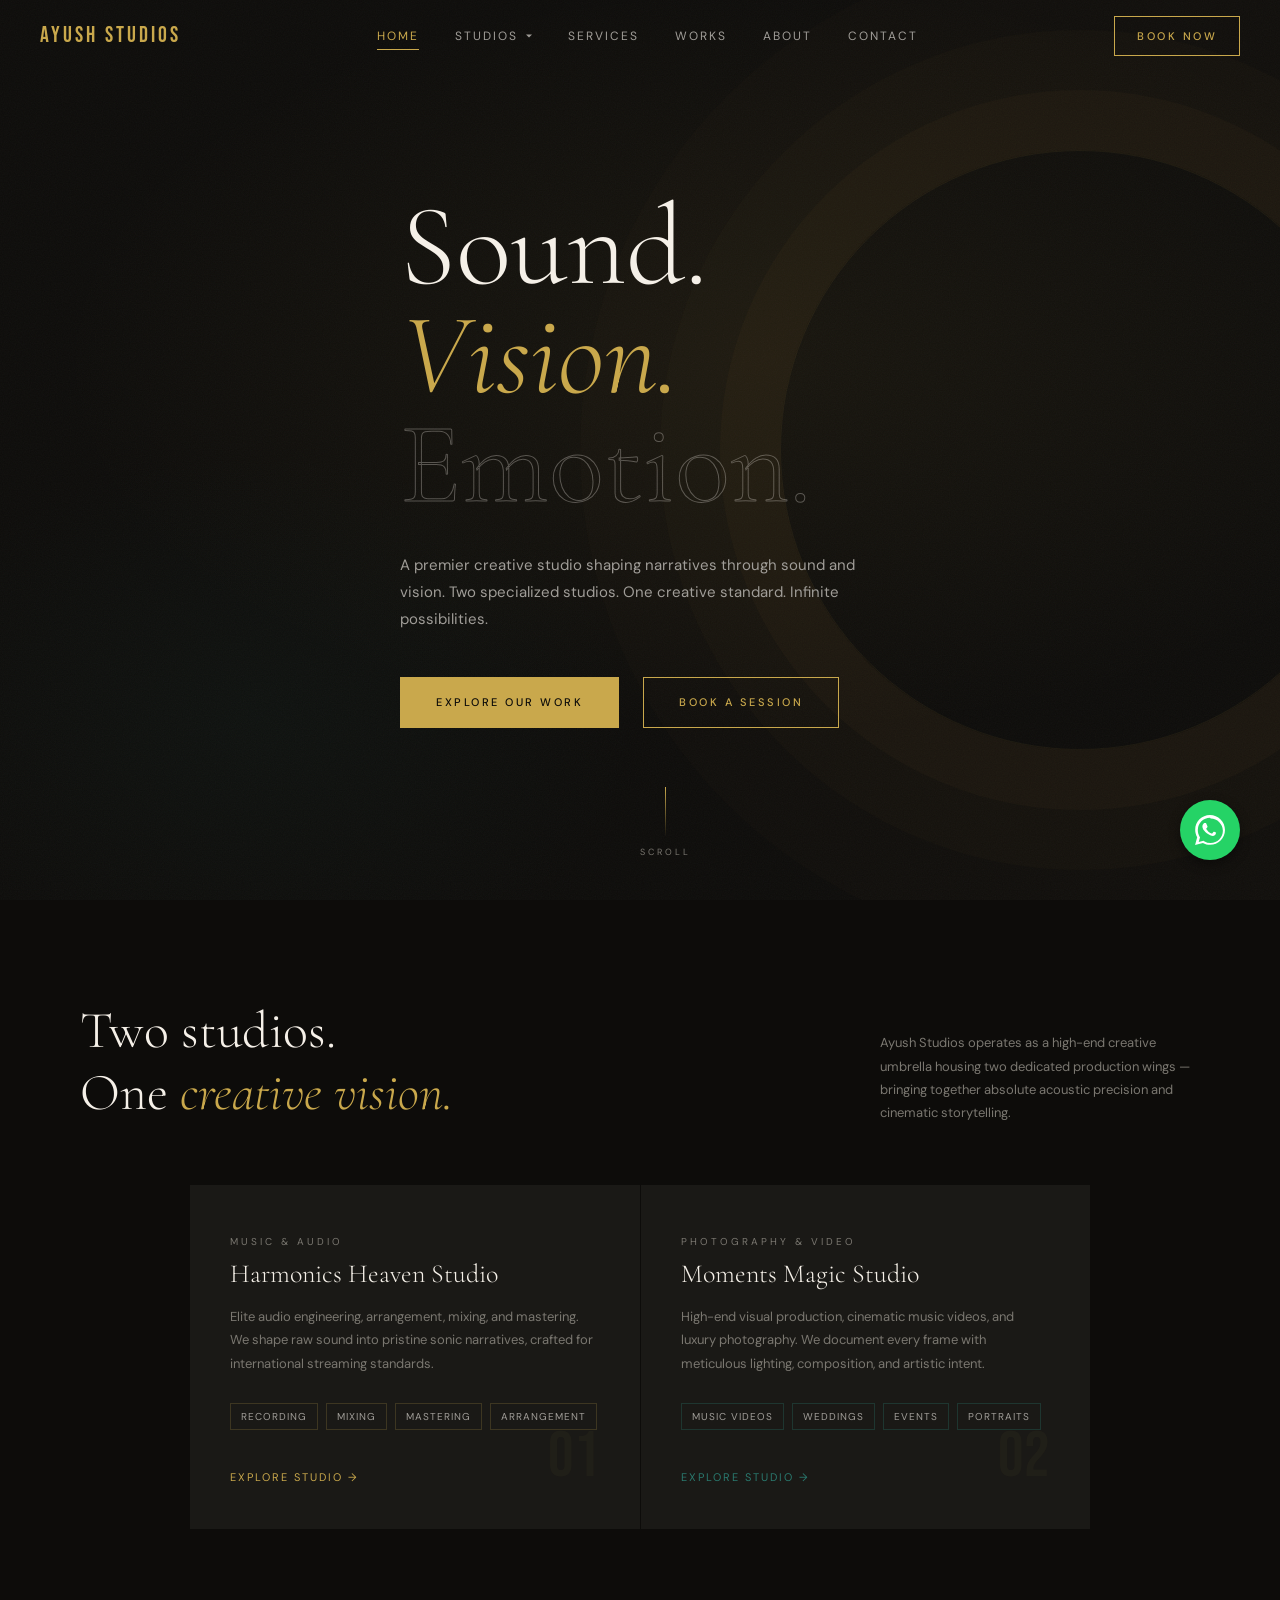
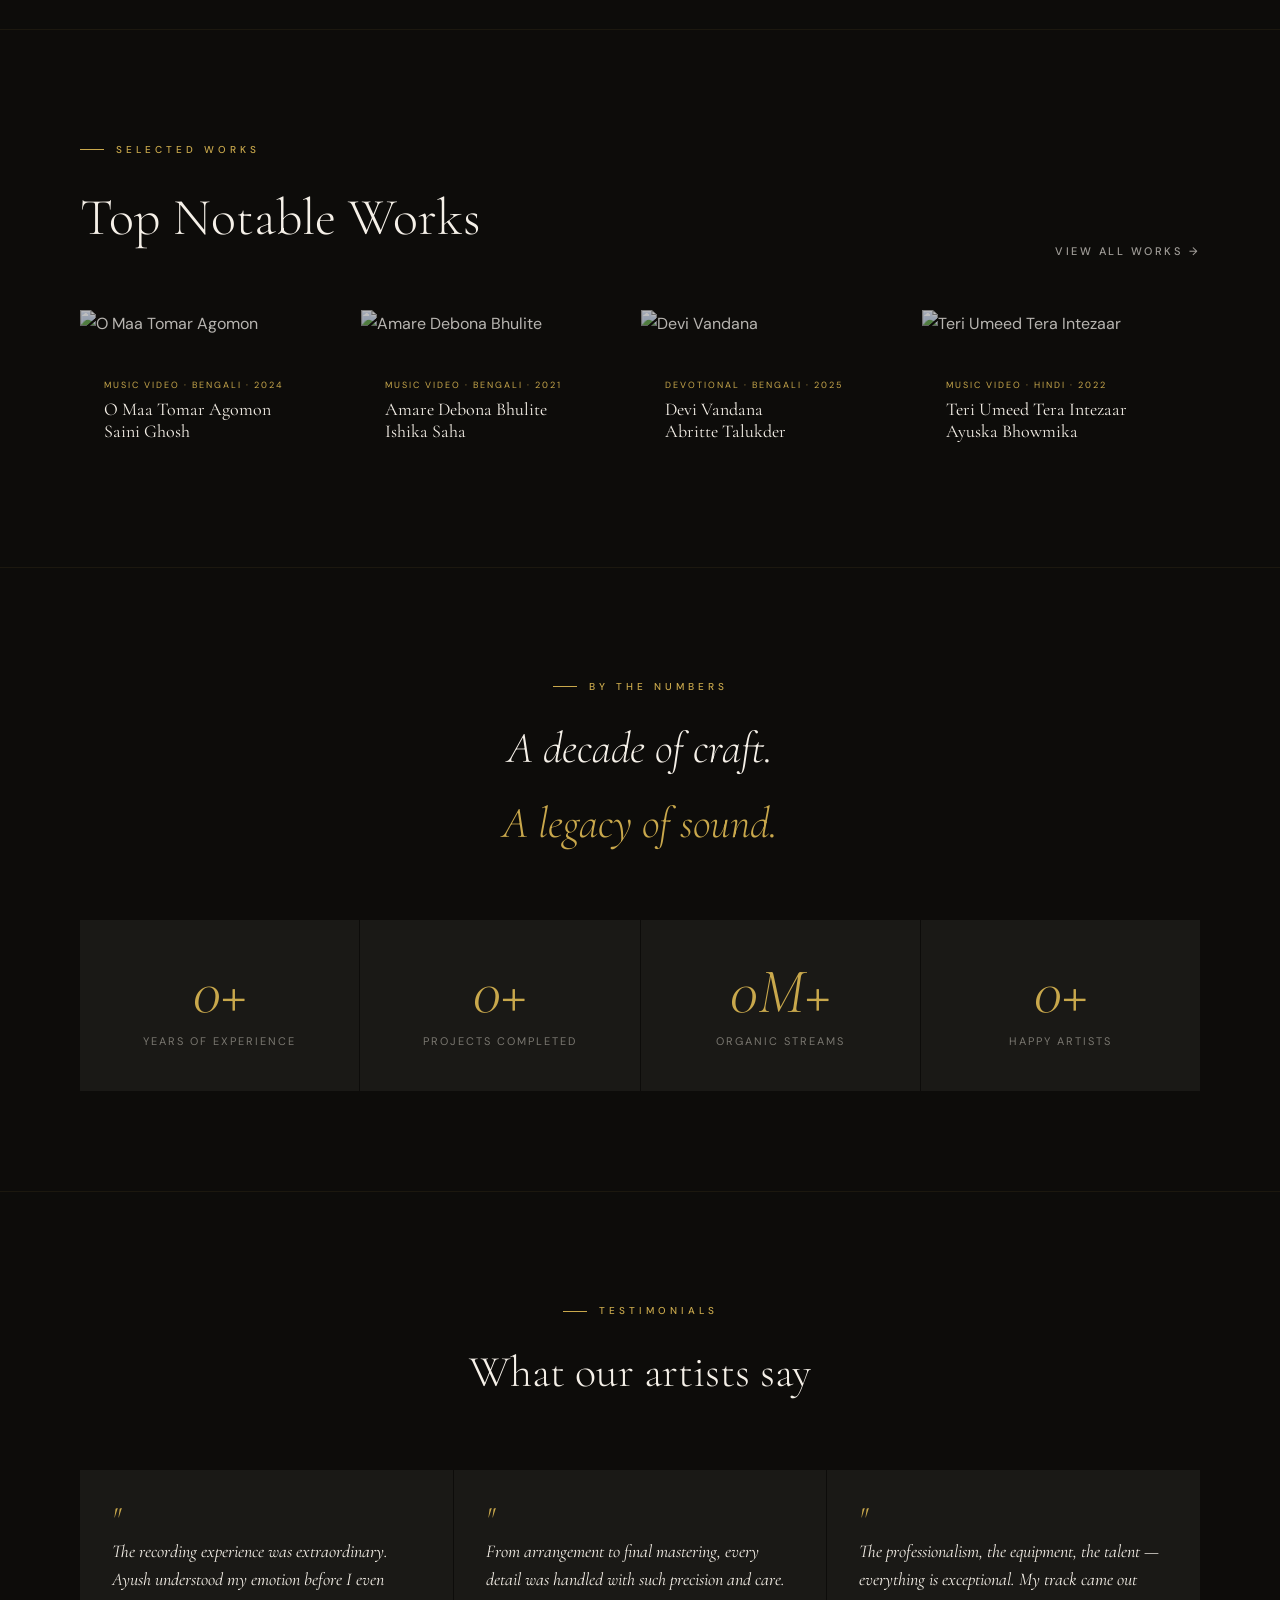
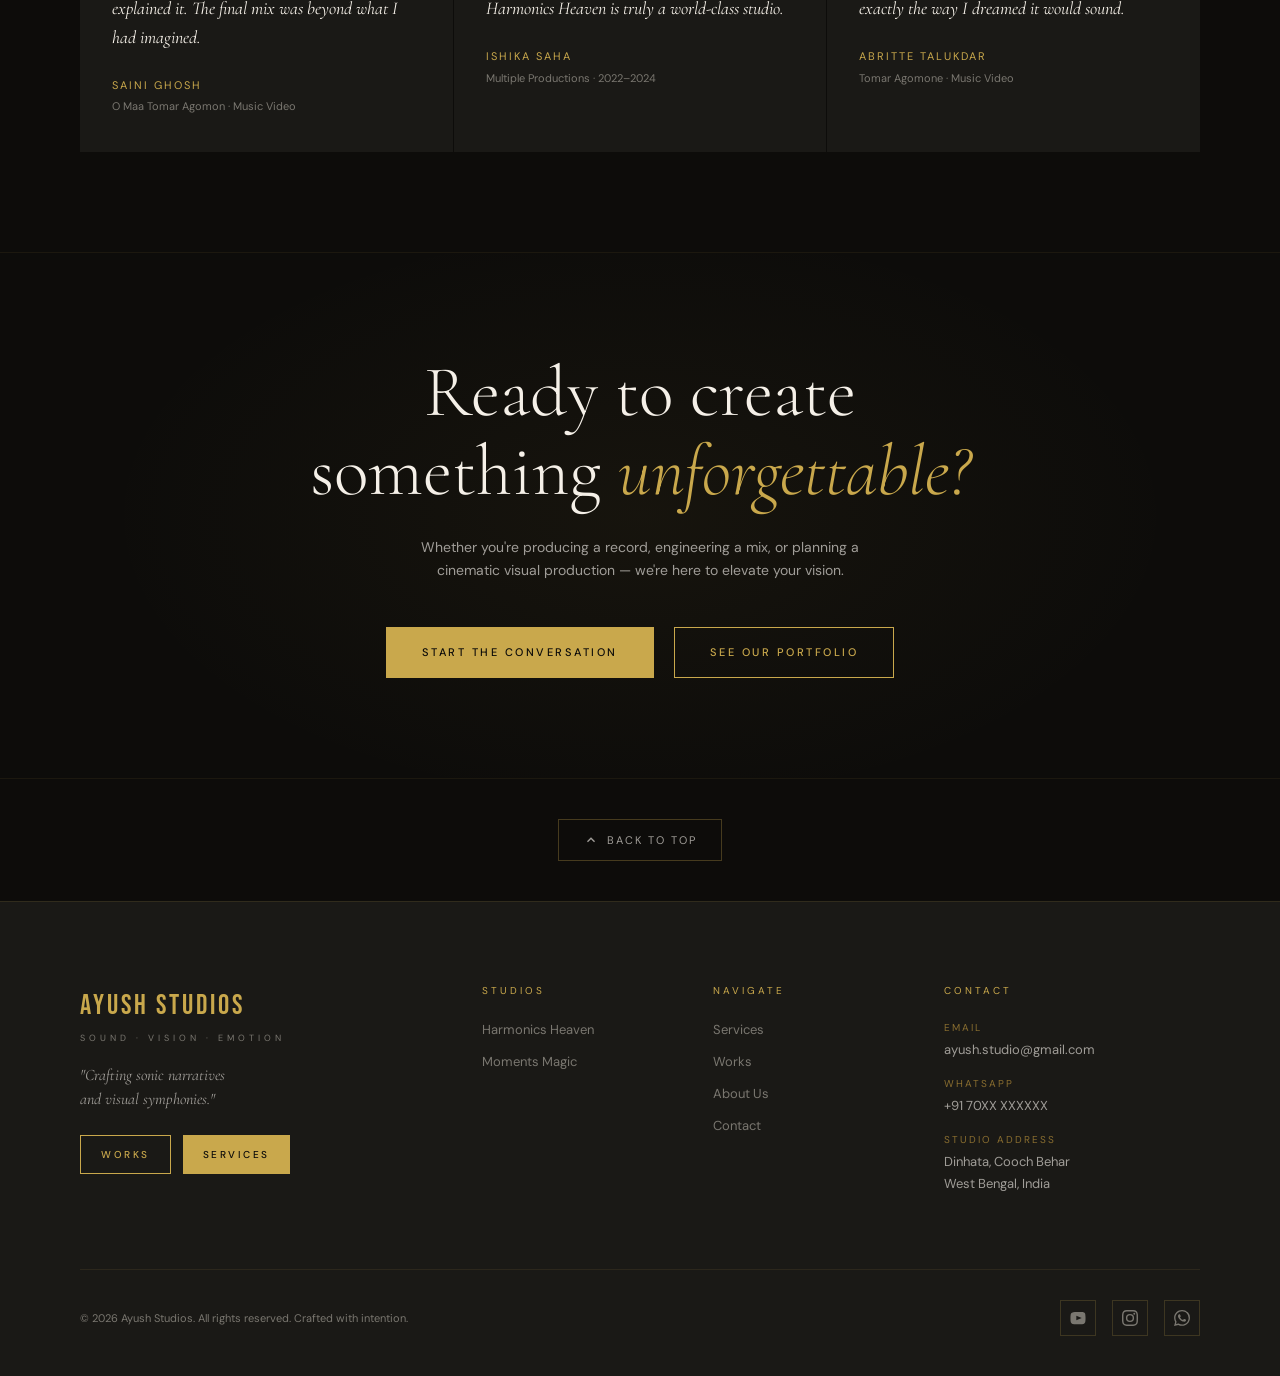
==== commit ae35ef3d: "Second Phase" ====
--- a/index.html
+++ b/index.html
@@ -732,7 +732,7 @@
           <img class="work-thumb" src="https://img.youtube.com/vi/CTK7kmYiFDo/maxresdefault.jpg"
             alt="Amare Debona Bhulite" loading="lazy">
           <div class="work-overlay">
-            <div class="work-tag">Music Video · Bengali · 2024</div>
+            <div class="work-tag">Music Video · Bengali · 2021</div>
             <div class="work-name">Amare Debona Bhulite<br>Ishika Saha</div>
           </div>
           <div class="work-play"><svg viewBox="0 0 24 24">
@@ -754,7 +754,7 @@
           <img class="work-thumb" src="https://img.youtube.com/vi/D5Ij6VKFycM/maxresdefault.jpg"
             alt="Teri Umeed Tera Intezaar" loading="lazy">
           <div class="work-overlay">
-            <div class="work-tag">Music Video · Hindi · 2023</div>
+            <div class="work-tag">Music Video · Hindi · 2022</div>
             <div class="work-name">Teri Umeed Tera Intezaar<br>Ayuska Bhowmika</div>
           </div>
           <div class="work-play"><svg viewBox="0 0 24 24">
@@ -774,19 +774,19 @@
       </div>
       <div class="stats-grid reveal">
         <div class="stat-item">
-          <div class="stat-number" data-count="10" data-suffix="+">0+</div>
+          <div class="stat-number" data-count="0" data-suffix="+">0+</div>
           <div class="stat-label">Years of Experience</div>
         </div>
         <div class="stat-item">
-          <div class="stat-number" data-count="250" data-suffix="+">0+</div>
+          <div class="stat-number" data-count="0" data-suffix="+">0+</div>
           <div class="stat-label">Projects Completed</div>
         </div>
         <div class="stat-item">
-          <div class="stat-number" data-count="50" data-suffix="M+">0M+</div>
+          <div class="stat-number" data-count="0" data-suffix="M+">0M+</div>
           <div class="stat-label">Organic Streams</div>
         </div>
         <div class="stat-item">
-          <div class="stat-number" data-count="120" data-suffix="+">0+</div>
+          <div class="stat-number" data-count="0" data-suffix="+">0+</div>
           <div class="stat-label">Happy Artists</div>
         </div>
       </div>
--- a/css/style.css
+++ b/css/style.css
@@ -26,9 +26,18 @@
   --transition: 0.35s cubic-bezier(0.4, 0, 0.2, 1);
 }
 
-*, *::before, *::after { box-sizing: border-box; margin: 0; padding: 0; }
-
-html { scroll-behavior: smooth; font-size: 16px; }
+*,
+*::before,
+*::after {
+  box-sizing: border-box;
+  margin: 0;
+  padding: 0;
+}
+
+html {
+  scroll-behavior: smooth;
+  font-size: 16px;
+}
 
 body {
   font-family: var(--font-body);
@@ -40,87 +49,179 @@
 }
 
 /* ── SCROLLBAR ── */
-::-webkit-scrollbar { width: 6px; }
-::-webkit-scrollbar-track { background: var(--ink-2); }
-::-webkit-scrollbar-thumb { background: var(--gold-dim); border-radius: 3px; }
+::-webkit-scrollbar {
+  width: 6px;
+}
+
+::-webkit-scrollbar-track {
+  background: var(--ink-2);
+}
+
+::-webkit-scrollbar-thumb {
+  background: var(--gold-dim);
+  border-radius: 3px;
+}
 
 /* ── SELECTION ── */
-::selection { background: var(--gold); color: var(--ink); }
+::selection {
+  background: var(--gold);
+  color: var(--ink);
+}
 
 /* ── LINKS ── */
-a { color: inherit; text-decoration: none; }
+a {
+  color: inherit;
+  text-decoration: none;
+}
 
 /* ── IMAGES ── */
-img { max-width: 100%; display: block; }
+img {
+  max-width: 100%;
+  display: block;
+}
 
 /* ── CONTAINER ── */
-.container { max-width: var(--max-w); margin: 0 auto; padding: 0 40px; }
-@media (max-width: 768px) { .container { padding: 0 20px; } }
+.container {
+  max-width: var(--max-w);
+  margin: 0 auto;
+  padding: 0 40px;
+}
+
+@media (max-width: 768px) {
+  .container {
+    padding: 0 20px;
+  }
+}
 
 /* ══════════════════════════════════════════
    NAVIGATION
 ══════════════════════════════════════════ */
 .nav {
-  position: fixed; top: 0; left: 0; right: 0; z-index: 1000;
+  position: fixed;
+  top: 0;
+  left: 0;
+  right: 0;
+  z-index: 1000;
   height: var(--nav-h);
-  display: flex; align-items: center;
+  display: flex;
+  align-items: center;
   padding: 0 40px;
   transition: background var(--transition), backdrop-filter var(--transition);
 }
+
 .nav.scrolled {
-  background: rgba(13,12,10,0.92);
-  backdrop-filter: blur(16px);
+  background: rgba(13, 12, 10, 0.60);
+  backdrop-filter: blur(10px);
   -webkit-backdrop-filter: blur(16px);
-  border-bottom: 0.5px solid rgba(201,168,76,0.15);
-}
-.nav-inner { display: flex; align-items: center; justify-content: space-between; width: 100%; }
-
-.nav-logo { display: flex; flex-direction: column; gap: 0; }
+  border-bottom: 0.5px solid rgba(201, 168, 76, 0.15);
+}
+
+.nav-inner {
+  display: flex;
+  align-items: center;
+  justify-content: space-between;
+  width: 100%;
+}
+
+.nav-logo {
+  display: flex;
+  flex-direction: column;
+  gap: 0;
+}
+
 .nav-logo-main {
   font-family: var(--font-caps);
-  font-size: 22px; letter-spacing: 3px;
-  color: var(--gold); line-height: 1;
-}
+  font-size: 22px;
+  letter-spacing: 3px;
+  color: var(--gold);
+  line-height: 1;
+}
+
 .nav-logo-sub {
   font-family: var(--font-body);
-  font-size: 9px; letter-spacing: 4px;
-  color: var(--muted-light); text-transform: uppercase; line-height: 1;
-}
-
-.nav-links { display: flex; align-items: center; gap: 36px; }
+  font-size: 9px;
+  letter-spacing: 4px;
+  color: var(--muted-light);
+  text-transform: uppercase;
+  line-height: 1;
+}
+
+.nav-links {
+  display: flex;
+  align-items: center;
+  gap: 36px;
+}
+
 .nav-links a {
-  font-size: 12px; letter-spacing: 2px; text-transform: uppercase;
-  color: var(--muted-light); font-weight: 400;
+  font-size: 12px;
+  letter-spacing: 2px;
+  text-transform: uppercase;
+  color: var(--muted-light);
+  font-weight: 400;
   transition: color var(--transition);
   position: relative;
 }
+
 .nav-links a::after {
-  content: ''; position: absolute; bottom: -3px; left: 0; right: 0; height: 0.5px;
-  background: var(--gold); transform: scaleX(0); transform-origin: left;
+  content: '';
+  position: absolute;
+  bottom: -3px;
+  left: 0;
+  right: 0;
+  height: 0.5px;
+  background: var(--gold);
+  transform: scaleX(0);
+  transform-origin: left;
   transition: transform var(--transition);
 }
-.nav-links a:hover { color: var(--cream); }
-.nav-links a:hover::after { transform: scaleX(1); }
-.nav-links a.active { color: var(--gold); }
-.nav-links a.active::after { transform: scaleX(1); }
+
+.nav-links a:hover {
+  color: var(--cream);
+}
+
+.nav-links a:hover::after {
+  transform: scaleX(1);
+}
+
+.nav-links a.active {
+  color: var(--gold);
+}
+
+.nav-links a.active::after {
+  transform: scaleX(1);
+}
 
 .nav-cta {
-  font-size: 11px; letter-spacing: 2px; text-transform: uppercase;
-  padding: 10px 22px; border: 0.5px solid var(--gold);
-  color: var(--gold); font-weight: 400;
+  font-size: 11px;
+  letter-spacing: 2px;
+  text-transform: uppercase;
+  padding: 10px 22px;
+  border: 0.5px solid var(--gold);
+  color: var(--gold);
+  font-weight: 400;
   transition: background var(--transition), color var(--transition);
 }
-.nav-cta:hover { background: var(--gold); color: var(--ink); }
+
+.nav-cta:hover {
+  background: var(--gold);
+  color: var(--ink);
+}
 
 /* Dropdown */
-.nav-dropdown { position: relative; display: inline-flex; align-items: center; }
-.nav-dropdown > a {
+.nav-dropdown {
+  position: relative;
+  display: inline-flex;
+  align-items: center;
+}
+
+.nav-dropdown>a {
   cursor: pointer;
   padding-right: 14px;
   display: inline-flex;
   align-items: center;
 }
-.nav-dropdown > a::before {
+
+.nav-dropdown>a::before {
   content: '';
   position: absolute;
   right: 0;
@@ -131,166 +232,420 @@
   border-top: 3.5px solid currentColor;
   transition: transform var(--transition);
 }
-.nav-dropdown:hover > a::before {
+
+.nav-dropdown:hover>a::before {
   transform: translateY(-50%) rotate(180deg);
 }
+
 .dropdown-menu {
-  position: absolute; top: calc(100% + 16px); left: 50%; transform: translateX(-50%);
-  background: var(--ink-2); border: 0.5px solid rgba(201,168,76,0.2);
-  min-width: 220px; padding: 8px 0;
-  opacity: 0; pointer-events: none;
+  position: absolute;
+  top: calc(100% + 16px);
+  left: 50%;
+  transform: translateX(-50%);
+  background: var(--ink-2);
+  border: 0.5px solid rgba(201, 168, 76, 0.2);
+  min-width: 220px;
+  padding: 8px 0;
+  opacity: 0;
+  pointer-events: none;
   transition: opacity var(--transition), transform var(--transition);
   transform: translateX(-50%) translateY(-8px);
 }
+
 .dropdown-menu::before {
   content: '';
   position: absolute;
-  top: -18px; left: 0; right: 0; height: 18px;
+  top: -18px;
+  left: 0;
+  right: 0;
+  height: 18px;
   background: transparent;
 }
+
 .nav-dropdown:hover .dropdown-menu {
-  opacity: 1; pointer-events: all;
+  opacity: 1;
+  pointer-events: all;
   transform: translateX(-50%) translateY(0);
 }
+
 .dropdown-menu a {
-  display: flex; align-items: center; gap: 10px;
-  padding: 10px 20px; font-size: 12px; letter-spacing: 1px;
-  text-transform: none; color: var(--muted-light);
+  display: flex;
+  align-items: center;
+  gap: 10px;
+  padding: 10px 20px;
+  font-size: 12px;
+  letter-spacing: 1px;
+  text-transform: none;
+  color: var(--muted-light);
   transition: background var(--transition), color var(--transition);
 }
-.dropdown-menu a:hover { background: rgba(201,168,76,0.08); color: var(--cream); }
-.dropdown-menu a::after { display: none; }
-.dropdown-icon { font-size: 14px; }
+
+.dropdown-menu a:hover {
+  background: rgba(201, 168, 76, 0.08);
+  color: var(--cream);
+}
+
+.dropdown-menu a::after {
+  display: none;
+}
+
+.dropdown-icon {
+  font-size: 14px;
+}
 
 /* Hamburger */
-.hamburger { display: none; flex-direction: column; gap: 5px; cursor: pointer; padding: 6px; }
-.hamburger span { width: 24px; height: 1px; background: var(--cream); transition: var(--transition); display: block; }
-.hamburger.open span:nth-child(1) { transform: rotate(45deg) translate(4px, 4px); }
-.hamburger.open span:nth-child(2) { opacity: 0; }
-.hamburger.open span:nth-child(3) { transform: rotate(-45deg) translate(4px, -4px); }
+.hamburger {
+  display: none;
+  flex-direction: column;
+  gap: 5px;
+  cursor: pointer;
+  padding: 6px;
+}
+
+.hamburger span {
+  width: 24px;
+  height: 1px;
+  background: var(--cream);
+  transition: var(--transition);
+  display: block;
+}
+
+.hamburger.open span:nth-child(1) {
+  transform: rotate(45deg) translate(4px, 4px);
+}
+
+.hamburger.open span:nth-child(2) {
+  opacity: 0;
+}
+
+.hamburger.open span:nth-child(3) {
+  transform: rotate(-45deg) translate(4px, -4px);
+}
 
 .mobile-menu {
-  display: none; position: fixed; top: var(--nav-h); left: 0; right: 0; bottom: 0;
-  background: var(--ink); z-index: 999; padding: 40px;
-  flex-direction: column; gap: 8px;
-  opacity: 0; pointer-events: none; transition: opacity var(--transition);
-}
-.mobile-menu.open { opacity: 1; pointer-events: all; }
+  display: none;
+  position: fixed;
+  top: var(--nav-h);
+  left: 0;
+  right: 0;
+  bottom: 0;
+  background: var(--ink);
+  z-index: 999;
+  padding: 40px;
+  flex-direction: column;
+  gap: 8px;
+  opacity: 0;
+  pointer-events: none;
+  transition: opacity var(--transition);
+}
+
+.mobile-menu.open {
+  opacity: 1;
+  pointer-events: all;
+}
+
 .mobile-menu a {
-  font-size: 28px; font-family: var(--font-display);
-  color: var(--muted-light); padding: 12px 0;
-  border-bottom: 0.5px solid rgba(201,168,76,0.1);
+  font-size: 28px;
+  font-family: var(--font-display);
+  color: var(--muted-light);
+  padding: 12px 0;
+  border-bottom: 0.5px solid rgba(201, 168, 76, 0.1);
   transition: color var(--transition);
 }
-.mobile-menu a:hover { color: var(--gold); }
+
+.mobile-menu a:hover {
+  color: var(--gold);
+}
 
 @media (max-width: 900px) {
-  .nav-links, .nav-cta { display: none; }
-  .hamburger { display: flex; }
-  .mobile-menu { display: flex; }
+
+  .nav-links,
+  .nav-cta {
+    display: none;
+  }
+
+  .hamburger {
+    display: flex;
+  }
+
+  .mobile-menu {
+    display: flex;
+  }
 }
 
 /* ══════════════════════════════════════════
    SECTION LABELS
 ══════════════════════════════════════════ */
 .section-label {
-  display: inline-flex; align-items: center; gap: 12px;
-  font-size: 10px; letter-spacing: 4px; text-transform: uppercase;
-  color: var(--gold); margin-bottom: 16px; font-weight: 500;
-}
+  display: inline-flex;
+  align-items: center;
+  gap: 12px;
+  font-size: 10px;
+  letter-spacing: 4px;
+  text-transform: uppercase;
+  color: var(--gold);
+  margin-bottom: 16px;
+  font-weight: 500;
+}
+
 .section-label::before {
-  content: ''; width: 24px; height: 0.5px; background: var(--gold);
+  content: '';
+  width: 24px;
+  height: 0.5px;
+  background: var(--gold);
 }
 
 /* ══════════════════════════════════════════
    BUTTONS
 ══════════════════════════════════════════ */
 .btn {
-  display: inline-flex; align-items: center; gap: 10px;
-  font-size: 11px; letter-spacing: 2.5px; text-transform: uppercase;
-  font-family: var(--font-body); font-weight: 500; cursor: pointer;
+  display: inline-flex;
+  align-items: center;
+  gap: 10px;
+  font-size: 11px;
+  letter-spacing: 2.5px;
+  text-transform: uppercase;
+  font-family: var(--font-body);
+  font-weight: 500;
+  cursor: pointer;
   transition: var(--transition);
 }
+
 .btn-gold {
-  padding: 16px 36px; background: var(--gold); color: var(--ink);
-}
-.btn-gold:hover { background: var(--gold-light); }
+  padding: 16px 36px;
+  background: var(--gold);
+  color: var(--ink);
+}
+
+.btn-gold:hover {
+  background: var(--gold-light);
+}
+
 .btn-outline {
-  padding: 15px 35px; border: 0.5px solid var(--gold); color: var(--gold);
-}
-.btn-outline:hover { background: rgba(201,168,76,0.1); }
+  padding: 15px 35px;
+  border: 0.5px solid var(--gold);
+  color: var(--gold);
+}
+
+.btn-outline:hover {
+  background: rgba(201, 168, 76, 0.1);
+}
+
 .btn-ghost {
-  padding: 0; color: var(--muted-light); border-bottom: 0.5px solid transparent;
-}
-.btn-ghost:hover { color: var(--cream); border-bottom-color: var(--gold); }
-.btn svg { width: 14px; height: 14px; flex-shrink: 0; }
+  padding: 0;
+  color: var(--muted-light);
+  border-bottom: 0.5px solid transparent;
+}
+
+.btn-ghost:hover {
+  color: var(--cream);
+  border-bottom-color: var(--gold);
+}
+
+.btn svg {
+  width: 14px;
+  height: 14px;
+  flex-shrink: 0;
+}
 
 /* ══════════════════════════════════════════
    DIVIDERS
 ══════════════════════════════════════════ */
 .divider {
-  width: 100%; height: 0.5px; background: rgba(201,168,76,0.15); margin: 0;
-}
-.divider-gold { background: var(--gold); width: 40px; height: 1px; }
+  width: 100%;
+  height: 0.5px;
+  background: rgba(201, 168, 76, 0.15);
+  margin: 0;
+}
+
+.divider-gold {
+  background: var(--gold);
+  width: 40px;
+  height: 1px;
+}
 
 /* ══════════════════════════════════════════
    CARDS
 ══════════════════════════════════════════ */
 .card {
-  background: var(--ink-2); border: 0.5px solid rgba(201,168,76,0.12);
+  background: var(--ink-2);
+  border: 0.5px solid rgba(201, 168, 76, 0.12);
   transition: border-color var(--transition), transform var(--transition);
 }
-.card:hover { border-color: rgba(201,168,76,0.35); transform: translateY(-2px); }
+
+.card:hover {
+  border-color: rgba(201, 168, 76, 0.35);
+  transform: translateY(-2px);
+}
 
 /* ══════════════════════════════════════════
    STAT COUNTER
 ══════════════════════════════════════════ */
-.stats-grid { display: grid; grid-template-columns: repeat(4, 1fr); gap: 1px; }
-@media (max-width: 640px) { .stats-grid { grid-template-columns: repeat(2, 1fr); } }
-.stat-item { padding: 40px 30px; text-align: center; background: var(--ink-2); }
+.stats-grid {
+  display: grid;
+  grid-template-columns: repeat(4, 1fr);
+  gap: 1px;
+}
+
+@media (max-width: 640px) {
+  .stats-grid {
+    grid-template-columns: repeat(2, 1fr);
+  }
+}
+
+.stat-item {
+  padding: 40px 30px;
+  text-align: center;
+  background: var(--ink-2);
+}
+
 .stat-number {
   font-family: var(--font-display);
   font-size: clamp(40px, 6vw, 64px);
-  font-weight: 300; color: var(--gold); line-height: 1;
+  font-weight: 300;
+  color: var(--gold);
+  line-height: 1;
   font-style: italic;
 }
+
 .stat-label {
-  font-size: 11px; letter-spacing: 2px; text-transform: uppercase;
-  color: var(--muted); margin-top: 8px;
+  font-size: 11px;
+  letter-spacing: 2px;
+  text-transform: uppercase;
+  color: var(--muted);
+  margin-top: 8px;
 }
 
 /* ══════════════════════════════════════════
    FOOTER
 ══════════════════════════════════════════ */
 .footer {
-  background: var(--ink-2); border-top: 0.5px solid rgba(201,168,76,0.12);
+  background: var(--ink-2);
+  border-top: 0.5px solid rgba(201, 168, 76, 0.12);
   padding: 80px 0 40px;
 }
+
 .footer-grid {
-  display: grid; grid-template-columns: 2fr 1fr 1fr 1.5fr; gap: 60px;
+  display: grid;
+  grid-template-columns: 2fr 1fr 1fr 1.5fr;
+  gap: 60px;
   margin-bottom: 60px;
 }
-@media (max-width: 900px) { .footer-grid { grid-template-columns: 1fr 1fr; gap: 40px; } }
-@media (max-width: 560px) { .footer-grid { grid-template-columns: 1fr; } }
-.footer-logo-main { font-family: var(--font-caps); font-size: 28px; letter-spacing: 3px; color: var(--gold); }
-.footer-logo-sub { font-size: 9px; letter-spacing: 4px; text-transform: uppercase; color: var(--muted); margin-top: 2px; }
-.footer-tagline { font-family: var(--font-display); font-size: 16px; color: var(--muted-light); margin-top: 16px; font-style: italic; line-height: 1.5; }
-.footer-col-title { font-size: 10px; letter-spacing: 3px; text-transform: uppercase; color: var(--gold); margin-bottom: 20px; }
-.footer-links { display: flex; flex-direction: column; gap: 10px; }
-.footer-links a { font-size: 13px; color: var(--muted); transition: color var(--transition); }
-.footer-links a:hover { color: var(--cream); }
-.footer-contact-item { display: flex; flex-direction: column; gap: 3px; margin-bottom: 14px; }
-.footer-contact-label { font-size: 10px; letter-spacing: 2px; text-transform: uppercase; color: var(--gold-dim); }
-.footer-contact-val { font-size: 13px; color: var(--muted-light); }
-.footer-bottom { display: flex; align-items: center; justify-content: space-between; padding-top: 30px; border-top: 0.5px solid rgba(201,168,76,0.1); }
-.footer-copy { font-size: 11px; color: var(--muted); }
-.footer-socials { display: flex; gap: 16px; }
+
+@media (max-width: 900px) {
+  .footer-grid {
+    grid-template-columns: 1fr 1fr;
+    gap: 40px;
+  }
+}
+
+@media (max-width: 560px) {
+  .footer-grid {
+    grid-template-columns: 1fr;
+  }
+}
+
+.footer-logo-main {
+  font-family: var(--font-caps);
+  font-size: 28px;
+  letter-spacing: 3px;
+  color: var(--gold);
+}
+
+.footer-logo-sub {
+  font-size: 9px;
+  letter-spacing: 4px;
+  text-transform: uppercase;
+  color: var(--muted);
+  margin-top: 2px;
+}
+
+.footer-tagline {
+  font-family: var(--font-display);
+  font-size: 16px;
+  color: var(--muted-light);
+  margin-top: 16px;
+  font-style: italic;
+  line-height: 1.5;
+}
+
+.footer-col-title {
+  font-size: 10px;
+  letter-spacing: 3px;
+  text-transform: uppercase;
+  color: var(--gold);
+  margin-bottom: 20px;
+}
+
+.footer-links {
+  display: flex;
+  flex-direction: column;
+  gap: 10px;
+}
+
+.footer-links a {
+  font-size: 13px;
+  color: var(--muted);
+  transition: color var(--transition);
+}
+
+.footer-links a:hover {
+  color: var(--cream);
+}
+
+.footer-contact-item {
+  display: flex;
+  flex-direction: column;
+  gap: 3px;
+  margin-bottom: 14px;
+}
+
+.footer-contact-label {
+  font-size: 10px;
+  letter-spacing: 2px;
+  text-transform: uppercase;
+  color: var(--gold-dim);
+}
+
+.footer-contact-val {
+  font-size: 13px;
+  color: var(--muted-light);
+}
+
+.footer-bottom {
+  display: flex;
+  align-items: center;
+  justify-content: space-between;
+  padding-top: 30px;
+  border-top: 0.5px solid rgba(201, 168, 76, 0.1);
+}
+
+.footer-copy {
+  font-size: 11px;
+  color: var(--muted);
+}
+
+.footer-socials {
+  display: flex;
+  gap: 16px;
+}
+
 .footer-socials a {
-  width: 36px; height: 36px; border: 0.5px solid rgba(201,168,76,0.2);
-  display: flex; align-items: center; justify-content: center;
-  color: var(--muted); font-size: 14px; transition: var(--transition);
-}
-.footer-socials a:hover { border-color: var(--gold); color: var(--gold); }
+  width: 36px;
+  height: 36px;
+  border: 0.5px solid rgba(201, 168, 76, 0.2);
+  display: flex;
+  align-items: center;
+  justify-content: center;
+  color: var(--muted);
+  font-size: 14px;
+  transition: var(--transition);
+}
+
+.footer-socials a:hover {
+  border-color: var(--gold);
+  color: var(--gold);
+}
 
 /* ══════════════════════════════════════════
    PAGE HERO
@@ -299,15 +654,20 @@
   padding: calc(var(--nav-h) + 80px) 0 80px;
   text-align: center;
 }
+
 .page-hero-title {
   font-family: var(--font-display);
   font-size: clamp(48px, 8vw, 96px);
-  font-weight: 300; line-height: 1.05;
+  font-weight: 300;
+  line-height: 1.05;
   color: var(--cream);
 }
+
 .page-hero-sub {
-  font-size: 14px; color: var(--muted-light);
-  max-width: 560px; margin: 20px auto 0;
+  font-size: 14px;
+  color: var(--muted-light);
+  max-width: 560px;
+  margin: 20px auto 0;
   line-height: 1.8;
 }
 
@@ -315,11 +675,70 @@
    FADE-IN ANIMATIONS
 ══════════════════════════════════════════ */
 .reveal {
-  opacity: 0; transform: translateY(24px);
+  opacity: 0;
+  transform: translateY(24px);
   transition: opacity 0.7s ease, transform 0.7s ease;
 }
-.reveal.visible { opacity: 1; transform: translateY(0); }
-.reveal-delay-1 { transition-delay: 0.1s; }
-.reveal-delay-2 { transition-delay: 0.2s; }
-.reveal-delay-3 { transition-delay: 0.3s; }
-.reveal-delay-4 { transition-delay: 0.4s; }
+
+.reveal.visible {
+  opacity: 1;
+  transform: translateY(0);
+}
+
+.reveal-delay-1 {
+  transition-delay: 0.1s;
+}
+
+.reveal-delay-2 {
+  transition-delay: 0.2s;
+}
+
+.reveal-delay-3 {
+  transition-delay: 0.3s;
+}
+
+.reveal-delay-4 {
+  transition-delay: 0.4s;
+}
+
+/* ══════════════════════════════════════════
+   BACK TO TOP
+   ══════════════════════════════════════════ */
+.back-to-top-container {
+  display: flex;
+  justify-content: center;
+  padding: 40px 0;
+  background: var(--ink);
+  border-top: 0.5px solid rgba(201, 168, 76, 0.08);
+}
+
+.back-to-top-btn {
+  display: inline-flex;
+  align-items: center;
+  gap: 8px;
+  background: transparent;
+  border: 0.5px solid rgba(201, 168, 76, 0.3);
+  color: var(--muted-light);
+  font-family: var(--font-body);
+  font-size: 11px;
+  letter-spacing: 2px;
+  text-transform: uppercase;
+  padding: 12px 24px;
+  cursor: pointer;
+  transition: var(--transition);
+}
+
+.back-to-top-btn:hover {
+  border-color: var(--gold);
+  color: var(--gold);
+  background: rgba(109, 91, 42, 0.05);
+  transform: translateY(-2px);
+}
+
+.back-to-top-btn svg {
+  transition: transform var(--transition);
+}
+
+.back-to-top-btn:hover svg {
+  transform: translateY(-2px);
+}
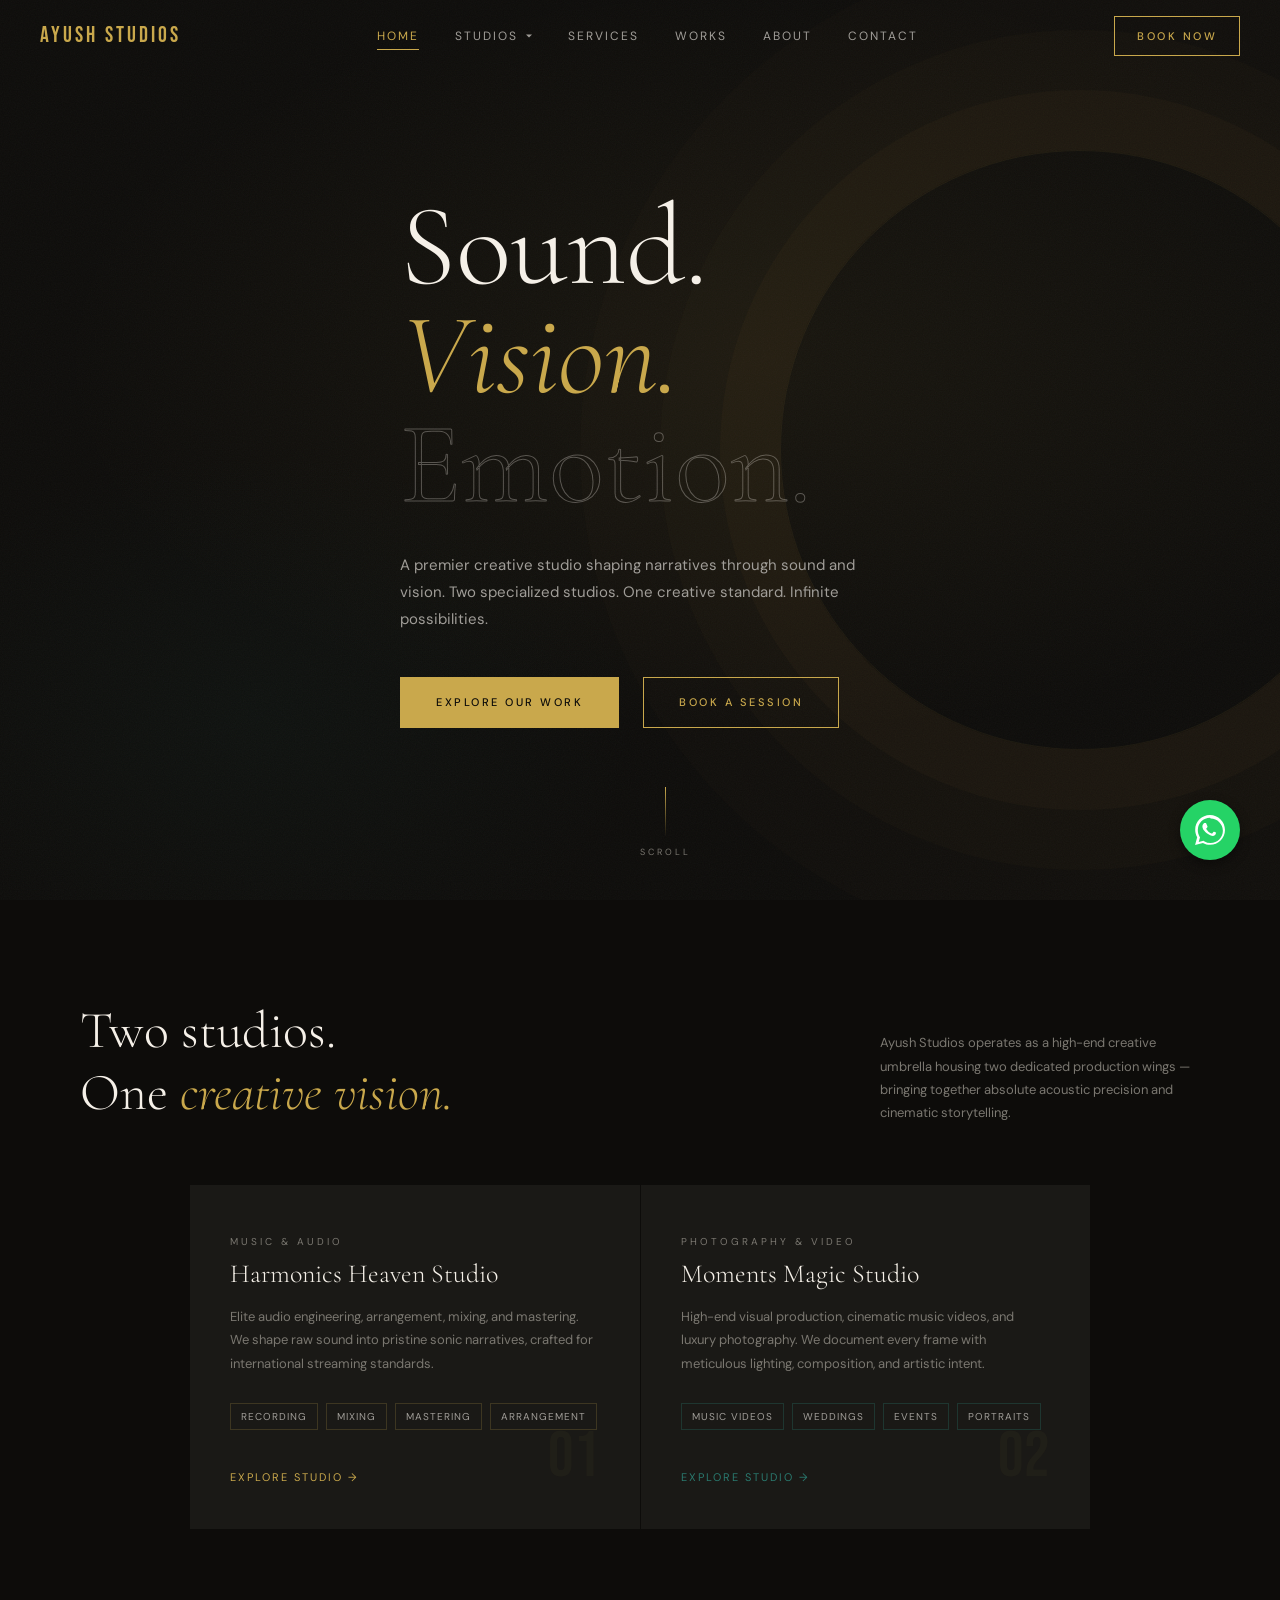
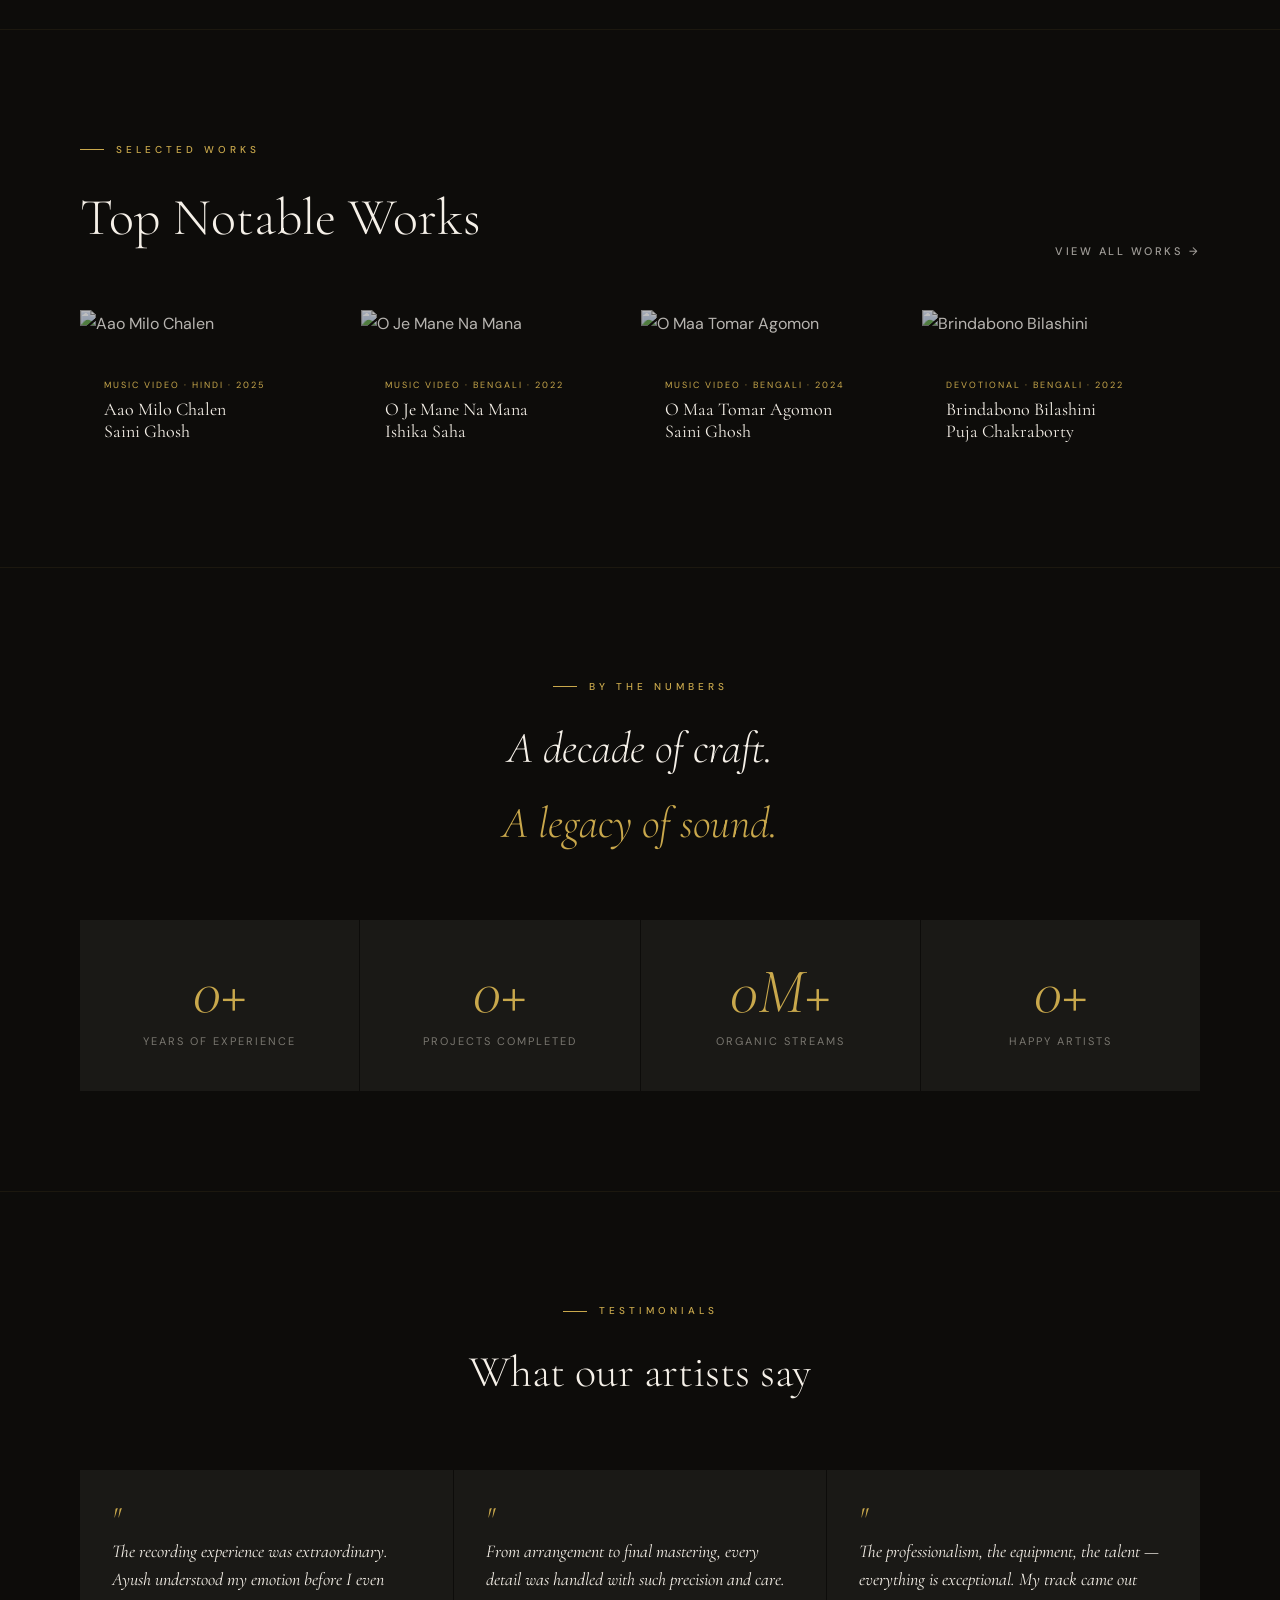
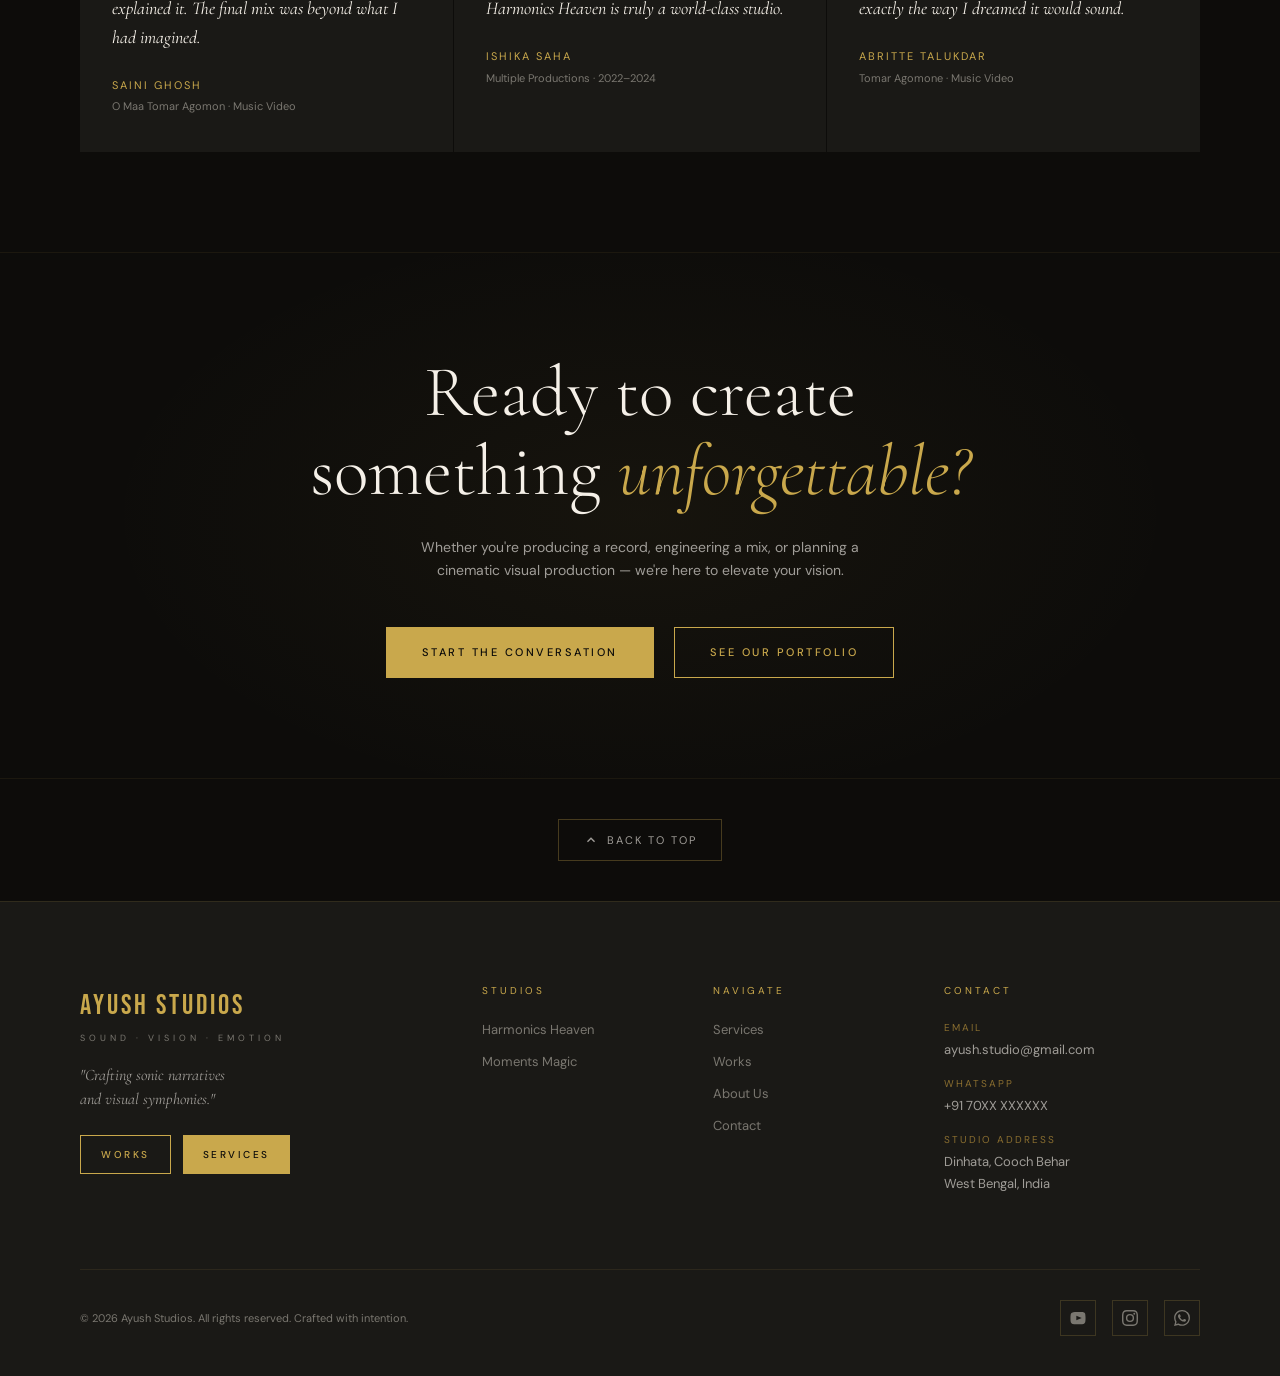
==== commit 919dac71: "phase two with 4 cover songs changes" ====
--- a/index.html
+++ b/index.html
@@ -717,7 +717,29 @@
         <a href="work.html" class="btn btn-ghost">View All Works →</a>
       </div>
       <div class="works-grid">
-        <a href="https://www.youtube.com/watch?v=GQ-6ArA3EWg" target="_blank" class="work-card reveal">
+        <a href="https://www.youtube.com/watch?v=ebvrfM9vub4" target="_blank" class="work-card reveal">
+          <img class="work-thumb" src="https://img.youtube.com/vi/ebvrfM9vub4/maxresdefault.jpg"
+            alt="Aao Milo Chalen" loading="lazy">
+          <div class="work-overlay">
+            <div class="work-tag">Music Video · Hindi · 2025</div>
+            <div class="work-name">Aao Milo Chalen<br>Saini Ghosh</div>
+          </div>
+          <div class="work-play"><svg viewBox="0 0 24 24">
+              <path d="M8 5v14l11-7z" />
+            </svg></div>
+        </a>
+        <a href="https://www.youtube.com/watch?v=qiVxcingptg" target="_blank" class="work-card reveal reveal-delay-1">
+          <img class="work-thumb" src="https://img.youtube.com/vi/qiVxcingptg/maxresdefault.jpg"
+            alt="O Je Mane Na Mana" loading="lazy">
+          <div class="work-overlay">
+            <div class="work-tag">Music Video · Bengali · 2022</div>
+            <div class="work-name">O Je Mane Na Mana<br>Ishika Saha</div>
+          </div>
+          <div class="work-play"><svg viewBox="0 0 24 24">
+              <path d="M8 5v14l11-7z" />
+            </svg></div>
+        </a>
+        <a href="https://www.youtube.com/watch?v=GQ-6ArA3EWg" target="_blank" class="work-card reveal reveal-delay-2">
           <img class="work-thumb" src="https://img.youtube.com/vi/GQ-6ArA3EWg/maxresdefault.jpg"
             alt="O Maa Tomar Agomon" loading="lazy">
           <div class="work-overlay">
@@ -728,34 +750,12 @@
               <path d="M8 5v14l11-7z" />
             </svg></div>
         </a>
-        <a href="https://www.youtube.com/watch?v=CTK7kmYiFDo" target="_blank" class="work-card reveal reveal-delay-1">
-          <img class="work-thumb" src="https://img.youtube.com/vi/CTK7kmYiFDo/maxresdefault.jpg"
-            alt="Amare Debona Bhulite" loading="lazy">
+        <a href="https://www.youtube.com/watch?v=EhfynjoKGus" target="_blank" class="work-card reveal reveal-delay-3">
+          <img class="work-thumb" src="https://img.youtube.com/vi/EhfynjoKGus/maxresdefault.jpg"
+            alt="Brindabono Bilashini" loading="lazy">
           <div class="work-overlay">
-            <div class="work-tag">Music Video · Bengali · 2021</div>
-            <div class="work-name">Amare Debona Bhulite<br>Ishika Saha</div>
-          </div>
-          <div class="work-play"><svg viewBox="0 0 24 24">
-              <path d="M8 5v14l11-7z" />
-            </svg></div>
-        </a>
-        <a href="https://www.youtube.com/watch?v=-tuLd5C_H8w" target="_blank" class="work-card reveal reveal-delay-2">
-          <img class="work-thumb" src="https://img.youtube.com/vi/-tuLd5C_H8w/maxresdefault.jpg" alt="Devi Vandana"
-            loading="lazy">
-          <div class="work-overlay">
-            <div class="work-tag">Devotional · Bengali · 2025</div>
-            <div class="work-name">Devi Vandana<br>Abritte Talukder</div>
-          </div>
-          <div class="work-play"><svg viewBox="0 0 24 24">
-              <path d="M8 5v14l11-7z" />
-            </svg></div>
-        </a>
-        <a href="https://www.youtube.com/watch?v=D5Ij6VKFycM" target="_blank" class="work-card reveal reveal-delay-3">
-          <img class="work-thumb" src="https://img.youtube.com/vi/D5Ij6VKFycM/maxresdefault.jpg"
-            alt="Teri Umeed Tera Intezaar" loading="lazy">
-          <div class="work-overlay">
-            <div class="work-tag">Music Video · Hindi · 2022</div>
-            <div class="work-name">Teri Umeed Tera Intezaar<br>Ayuska Bhowmika</div>
+            <div class="work-tag">Devotional · Bengali · 2022</div>
+            <div class="work-name">Brindabono Bilashini<br>Puja Chakraborty</div>
           </div>
           <div class="work-play"><svg viewBox="0 0 24 24">
               <path d="M8 5v14l11-7z" />
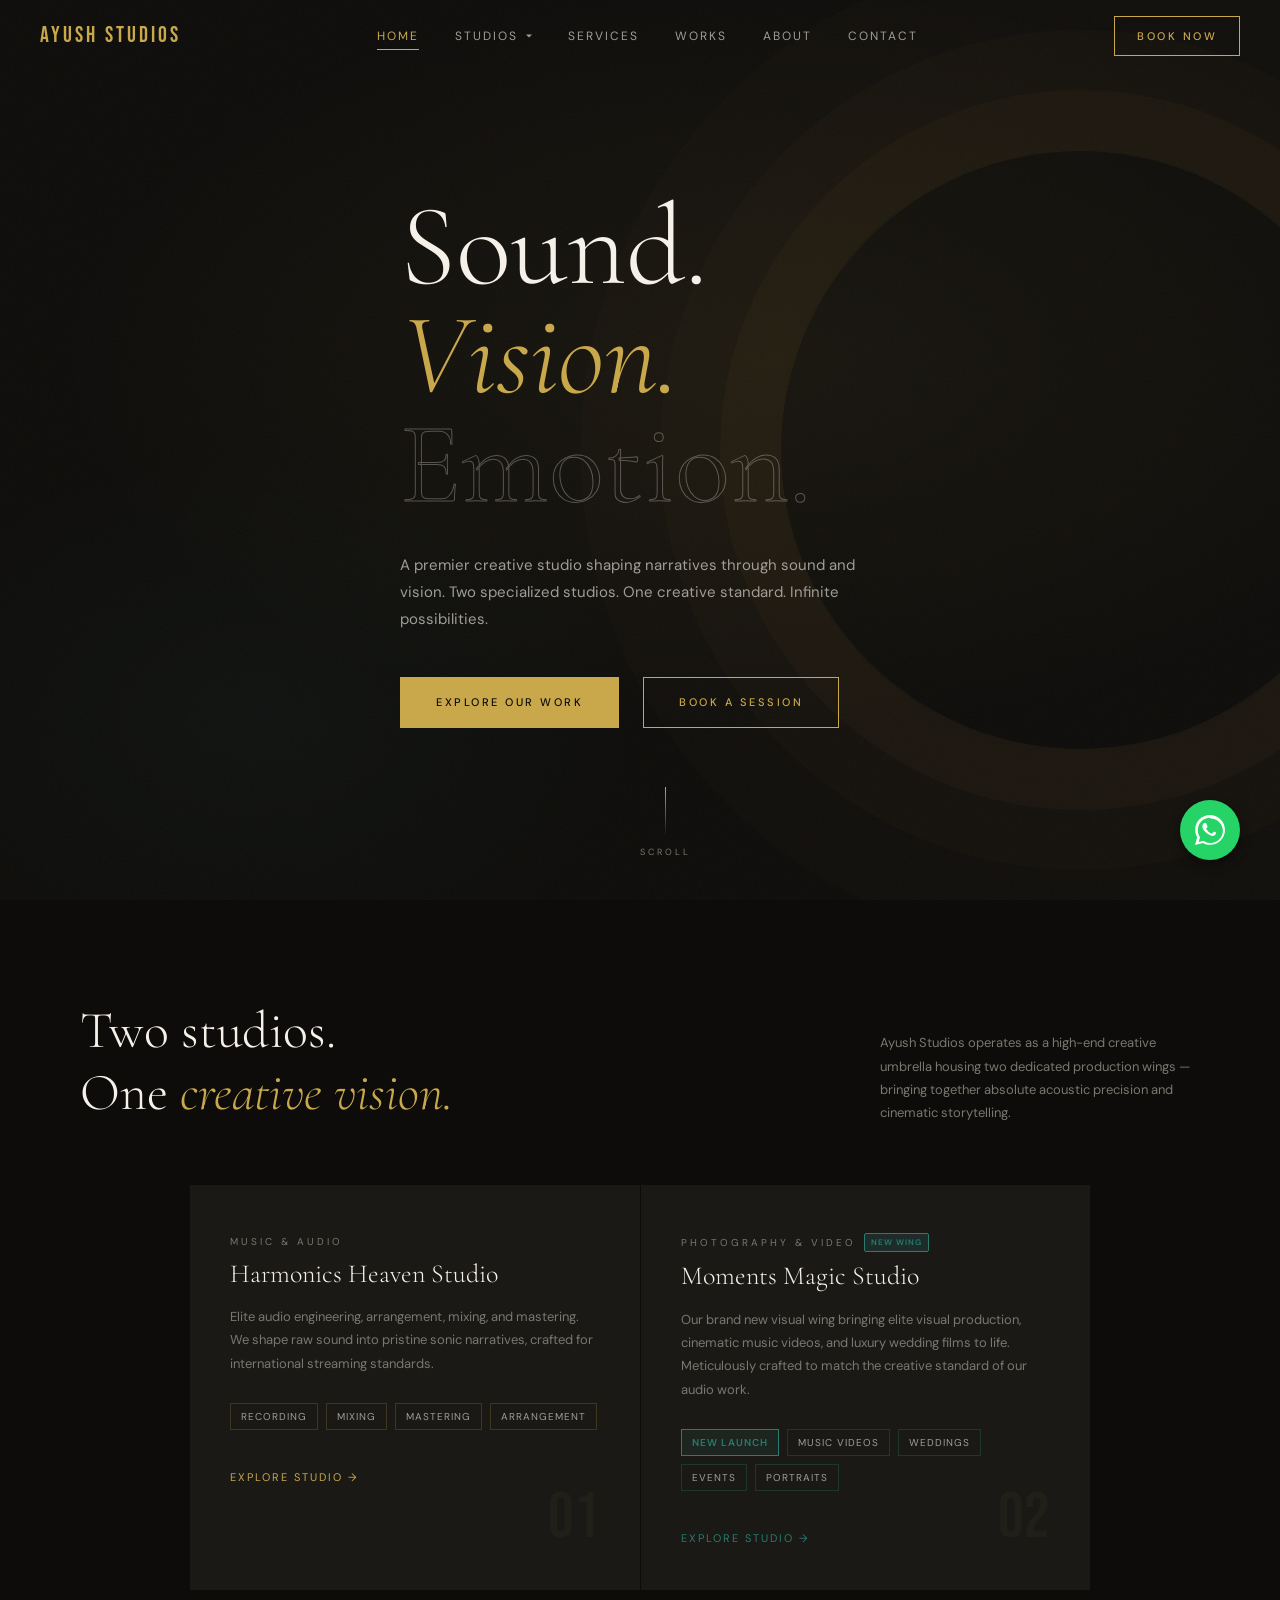
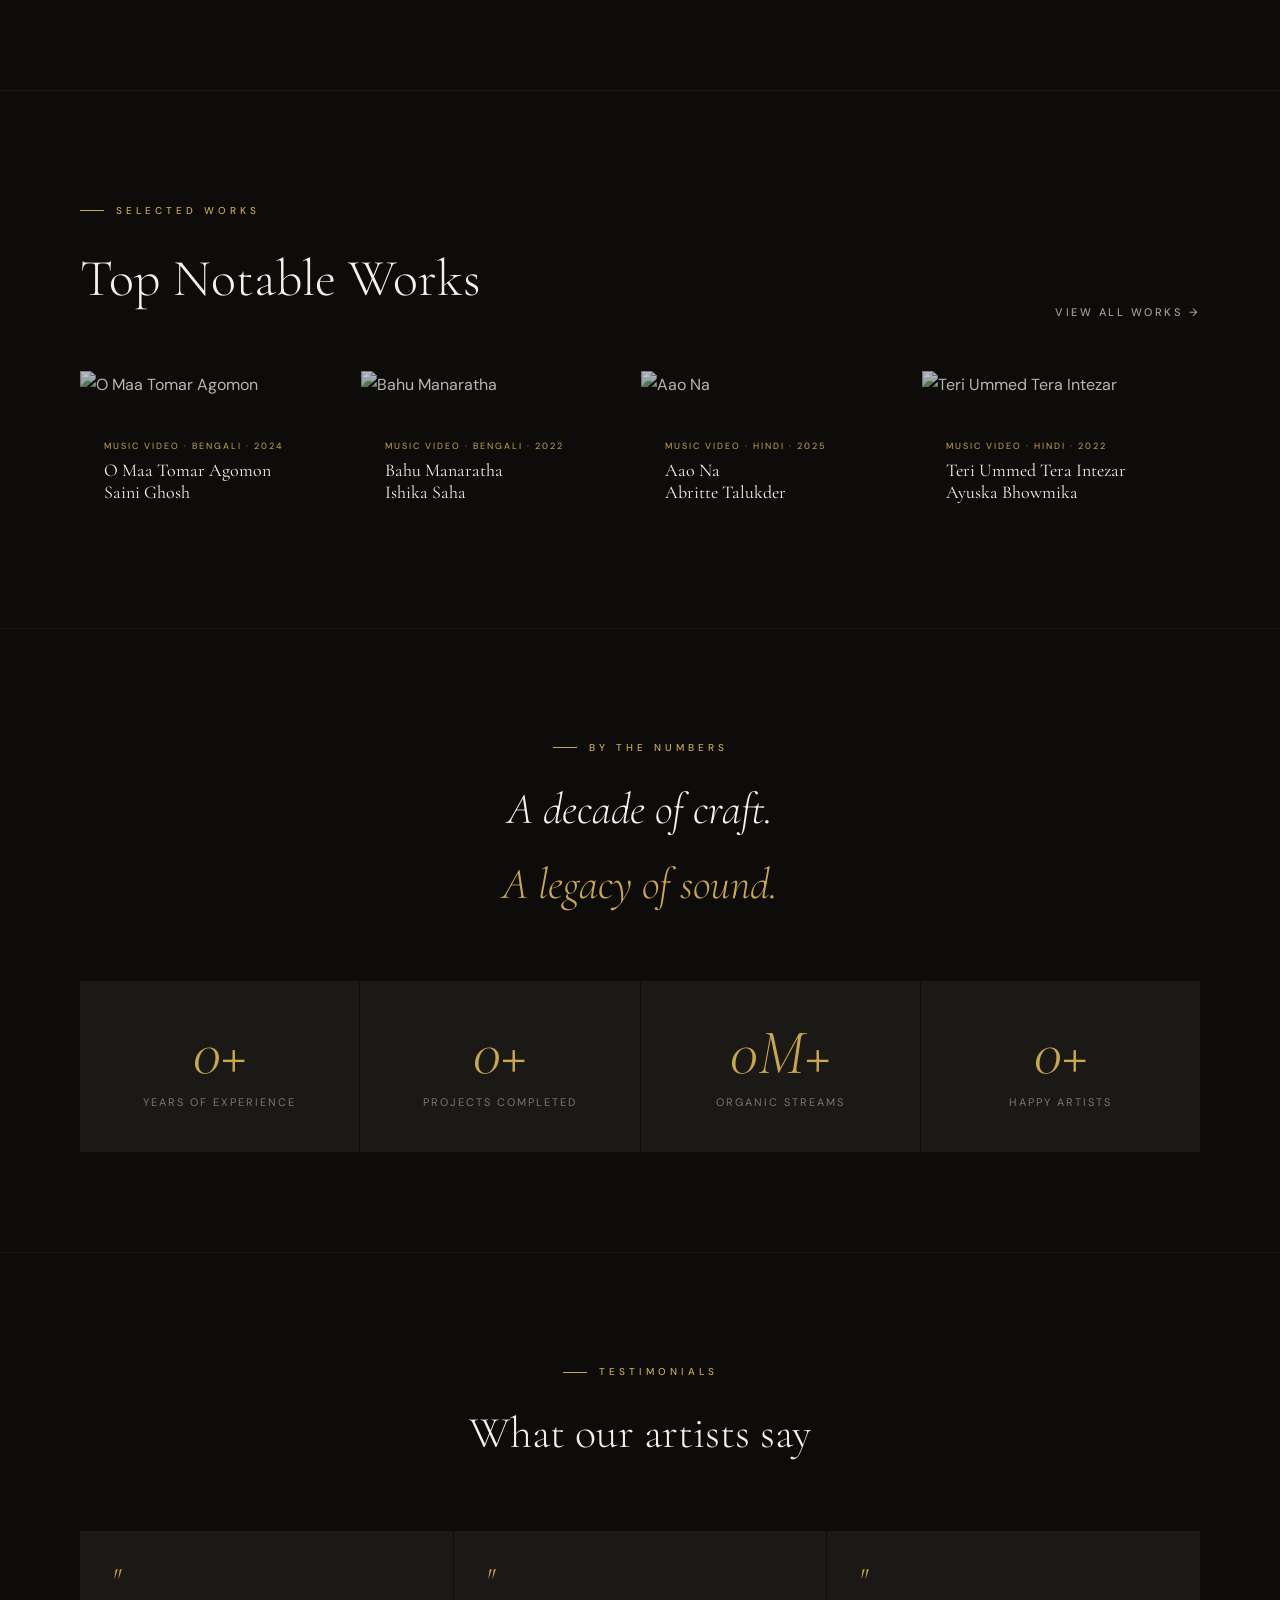
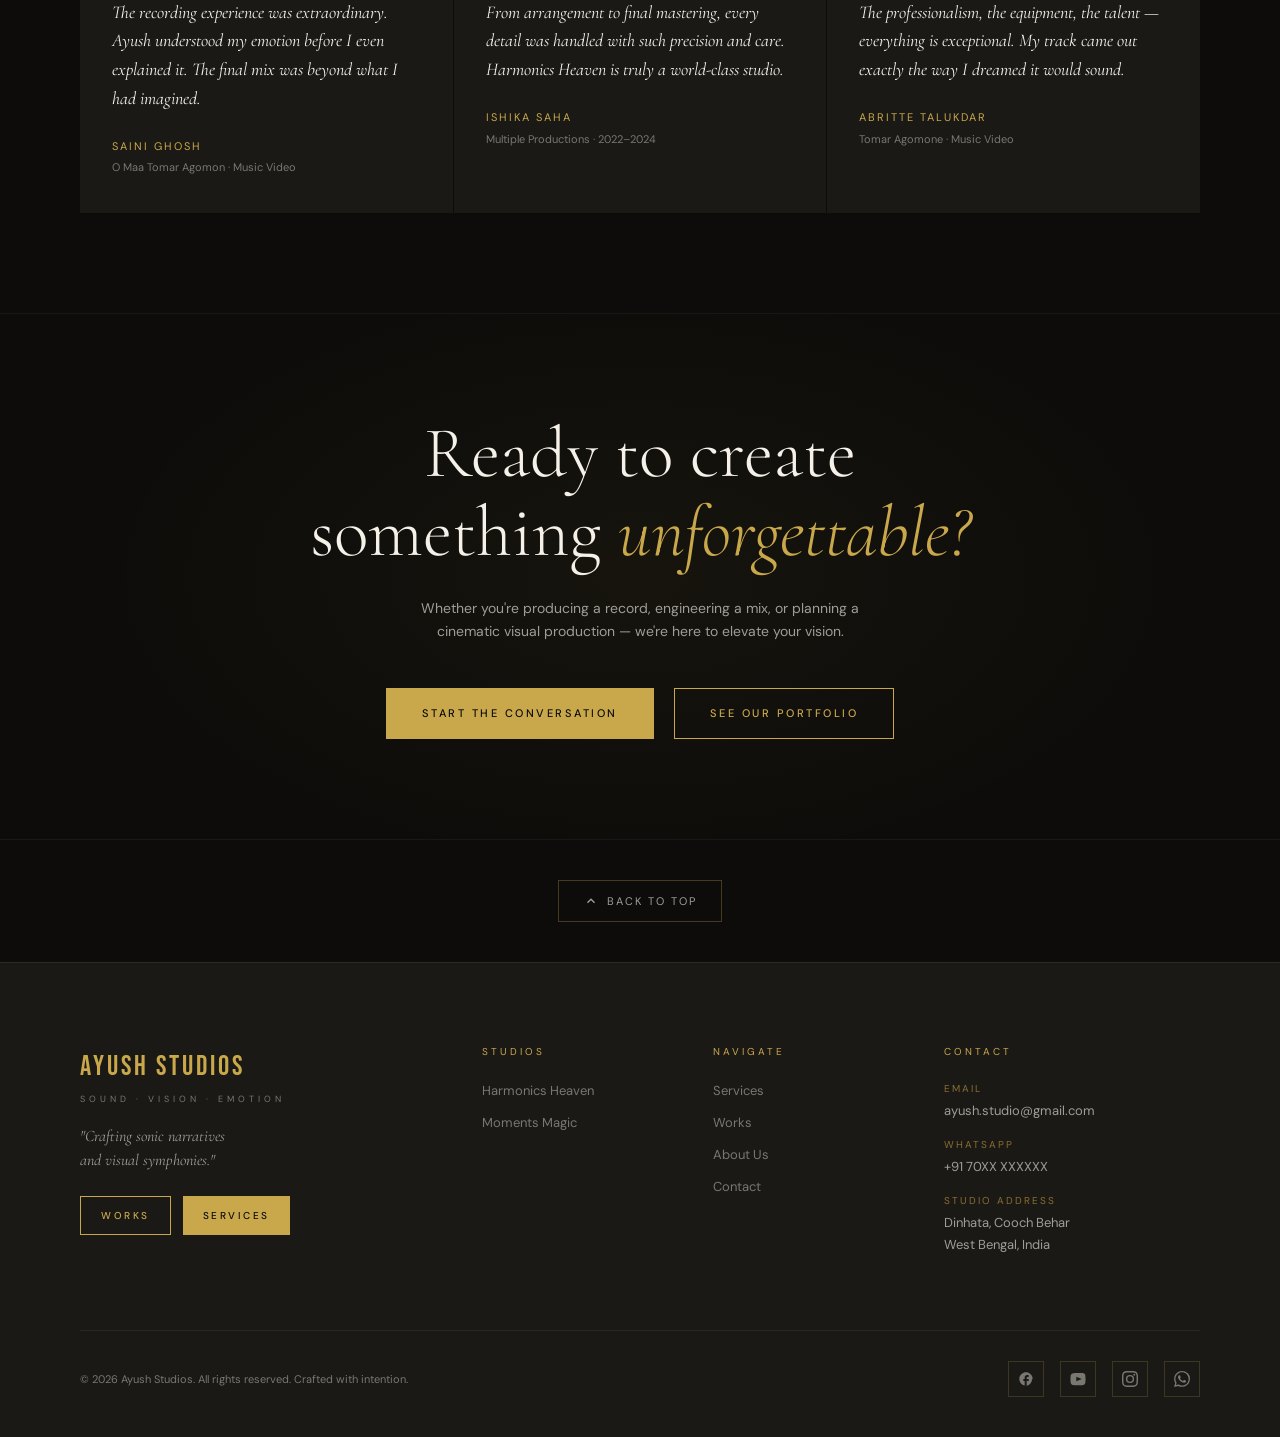
==== commit ed91ee4c: "18-08" ====
--- a/index.html
+++ b/index.html
@@ -689,11 +689,14 @@
           <div class="brand-card-num">01</div>
         </div>
         <div class="brand-card mm reveal reveal-delay-1">
-          <div class="brand-name-small">Photography & Video</div>
+          <div class="brand-name-small" style="display: flex; align-items: center; gap: 8px;">
+            Photography & Video
+            <span style="font-size: 8px; padding: 2px 6px; background: rgba(42, 122, 111, 0.2); border: 0.5px solid var(--teal-accent); color: var(--teal-accent); letter-spacing: 1px; font-weight: 600; text-transform: uppercase; border-radius: 2px;">NEW WING</span>
+          </div>
           <div class="brand-name">Moments Magic Studio</div>
-          <p class="brand-desc">High-end visual production, cinematic music videos, and luxury photography. We document
-            every frame with meticulous lighting, composition, and artistic intent.</p>
+          <p class="brand-desc">Our brand new visual wing bringing elite visual production, cinematic music videos, and luxury wedding films to life. Meticulously crafted to match the creative standard of our audio work.</p>
           <div class="brand-tags">
+            <span class="brand-tag" style="border-color: var(--teal-accent); color: var(--teal-accent); background: rgba(42, 122, 111, 0.12); font-weight: 600;">NEW LAUNCH</span>
             <span class="brand-tag">Music Videos</span>
             <span class="brand-tag">Weddings</span>
             <span class="brand-tag">Events</span>
@@ -717,29 +720,7 @@
         <a href="work.html" class="btn btn-ghost">View All Works →</a>
       </div>
       <div class="works-grid">
-        <a href="https://www.youtube.com/watch?v=ebvrfM9vub4" target="_blank" class="work-card reveal">
-          <img class="work-thumb" src="https://img.youtube.com/vi/ebvrfM9vub4/maxresdefault.jpg"
-            alt="Aao Milo Chalen" loading="lazy">
-          <div class="work-overlay">
-            <div class="work-tag">Music Video · Hindi · 2025</div>
-            <div class="work-name">Aao Milo Chalen<br>Saini Ghosh</div>
-          </div>
-          <div class="work-play"><svg viewBox="0 0 24 24">
-              <path d="M8 5v14l11-7z" />
-            </svg></div>
-        </a>
-        <a href="https://www.youtube.com/watch?v=qiVxcingptg" target="_blank" class="work-card reveal reveal-delay-1">
-          <img class="work-thumb" src="https://img.youtube.com/vi/qiVxcingptg/maxresdefault.jpg"
-            alt="O Je Mane Na Mana" loading="lazy">
-          <div class="work-overlay">
-            <div class="work-tag">Music Video · Bengali · 2022</div>
-            <div class="work-name">O Je Mane Na Mana<br>Ishika Saha</div>
-          </div>
-          <div class="work-play"><svg viewBox="0 0 24 24">
-              <path d="M8 5v14l11-7z" />
-            </svg></div>
-        </a>
-        <a href="https://www.youtube.com/watch?v=GQ-6ArA3EWg" target="_blank" class="work-card reveal reveal-delay-2">
+        <a href="https://www.youtube.com/watch?v=GQ-6ArA3EWg" target="_blank" class="work-card reveal">
           <img class="work-thumb" src="https://img.youtube.com/vi/GQ-6ArA3EWg/maxresdefault.jpg"
             alt="O Maa Tomar Agomon" loading="lazy">
           <div class="work-overlay">
@@ -750,12 +731,34 @@
               <path d="M8 5v14l11-7z" />
             </svg></div>
         </a>
-        <a href="https://www.youtube.com/watch?v=EhfynjoKGus" target="_blank" class="work-card reveal reveal-delay-3">
-          <img class="work-thumb" src="https://img.youtube.com/vi/EhfynjoKGus/maxresdefault.jpg"
-            alt="Brindabono Bilashini" loading="lazy">
+        <a href="https://www.youtube.com/watch?v=qc0spEfKqz0" target="_blank" class="work-card reveal reveal-delay-1">
+          <img class="work-thumb" src="https://img.youtube.com/vi/qc0spEfKqz0/maxresdefault.jpg"
+            alt="Bahu Manaratha" loading="lazy">
           <div class="work-overlay">
-            <div class="work-tag">Devotional · Bengali · 2022</div>
-            <div class="work-name">Brindabono Bilashini<br>Puja Chakraborty</div>
+            <div class="work-tag">Music Video · Bengali · 2022</div>
+            <div class="work-name">Bahu Manaratha<br>Ishika Saha</div>
+          </div>
+          <div class="work-play"><svg viewBox="0 0 24 24">
+              <path d="M8 5v14l11-7z" />
+            </svg></div>
+        </a>
+        <a href="https://www.youtube.com/watch?v=Mzz4M9ra6SM" target="_blank" class="work-card reveal reveal-delay-2">
+          <img class="work-thumb" src="https://img.youtube.com/vi/Mzz4M9ra6SM/maxresdefault.jpg"
+            alt="Aao Na" loading="lazy">
+          <div class="work-overlay">
+            <div class="work-tag">Music Video · Hindi · 2025</div>
+            <div class="work-name">Aao Na<br>Abritte Talukder</div>
+          </div>
+          <div class="work-play"><svg viewBox="0 0 24 24">
+              <path d="M8 5v14l11-7z" />
+            </svg></div>
+        </a>
+        <a href="https://www.youtube.com/watch?v=D5Ij6VKFycM" target="_blank" class="work-card reveal reveal-delay-3">
+          <img class="work-thumb" src="https://img.youtube.com/vi/D5Ij6VKFycM/maxresdefault.jpg"
+            alt="Teri Ummed Tera Intezar" loading="lazy">
+          <div class="work-overlay">
+            <div class="work-tag">Music Video · Hindi · 2022</div>
+            <div class="work-name">Teri Ummed Tera Intezar<br>Ayuska Bhowmika</div>
           </div>
           <div class="work-play"><svg viewBox="0 0 24 24">
               <path d="M8 5v14l11-7z" />
--- a/css/style.css
+++ b/css/style.css
@@ -677,10 +677,23 @@
 .reveal {
   opacity: 0;
   transform: translateY(24px);
-  transition: opacity 0.7s ease, transform 0.7s ease;
+  transition: opacity 0.7s cubic-bezier(0.22, 1, 0.36, 1), transform 0.7s cubic-bezier(0.22, 1, 0.36, 1);
 }
 
 .reveal.visible {
+  opacity: 1;
+  transform: translateY(0);
+}
+
+/* Auto-reveal: applied globally via JS to content elements */
+.auto-reveal {
+  opacity: 0;
+  transform: translateY(18px);
+  transition: opacity 0.65s cubic-bezier(0.22, 1, 0.36, 1), transform 0.65s cubic-bezier(0.22, 1, 0.36, 1);
+  transition-delay: var(--ar-delay, 0s);
+}
+
+.auto-reveal.ar-visible {
   opacity: 1;
   transform: translateY(0);
 }
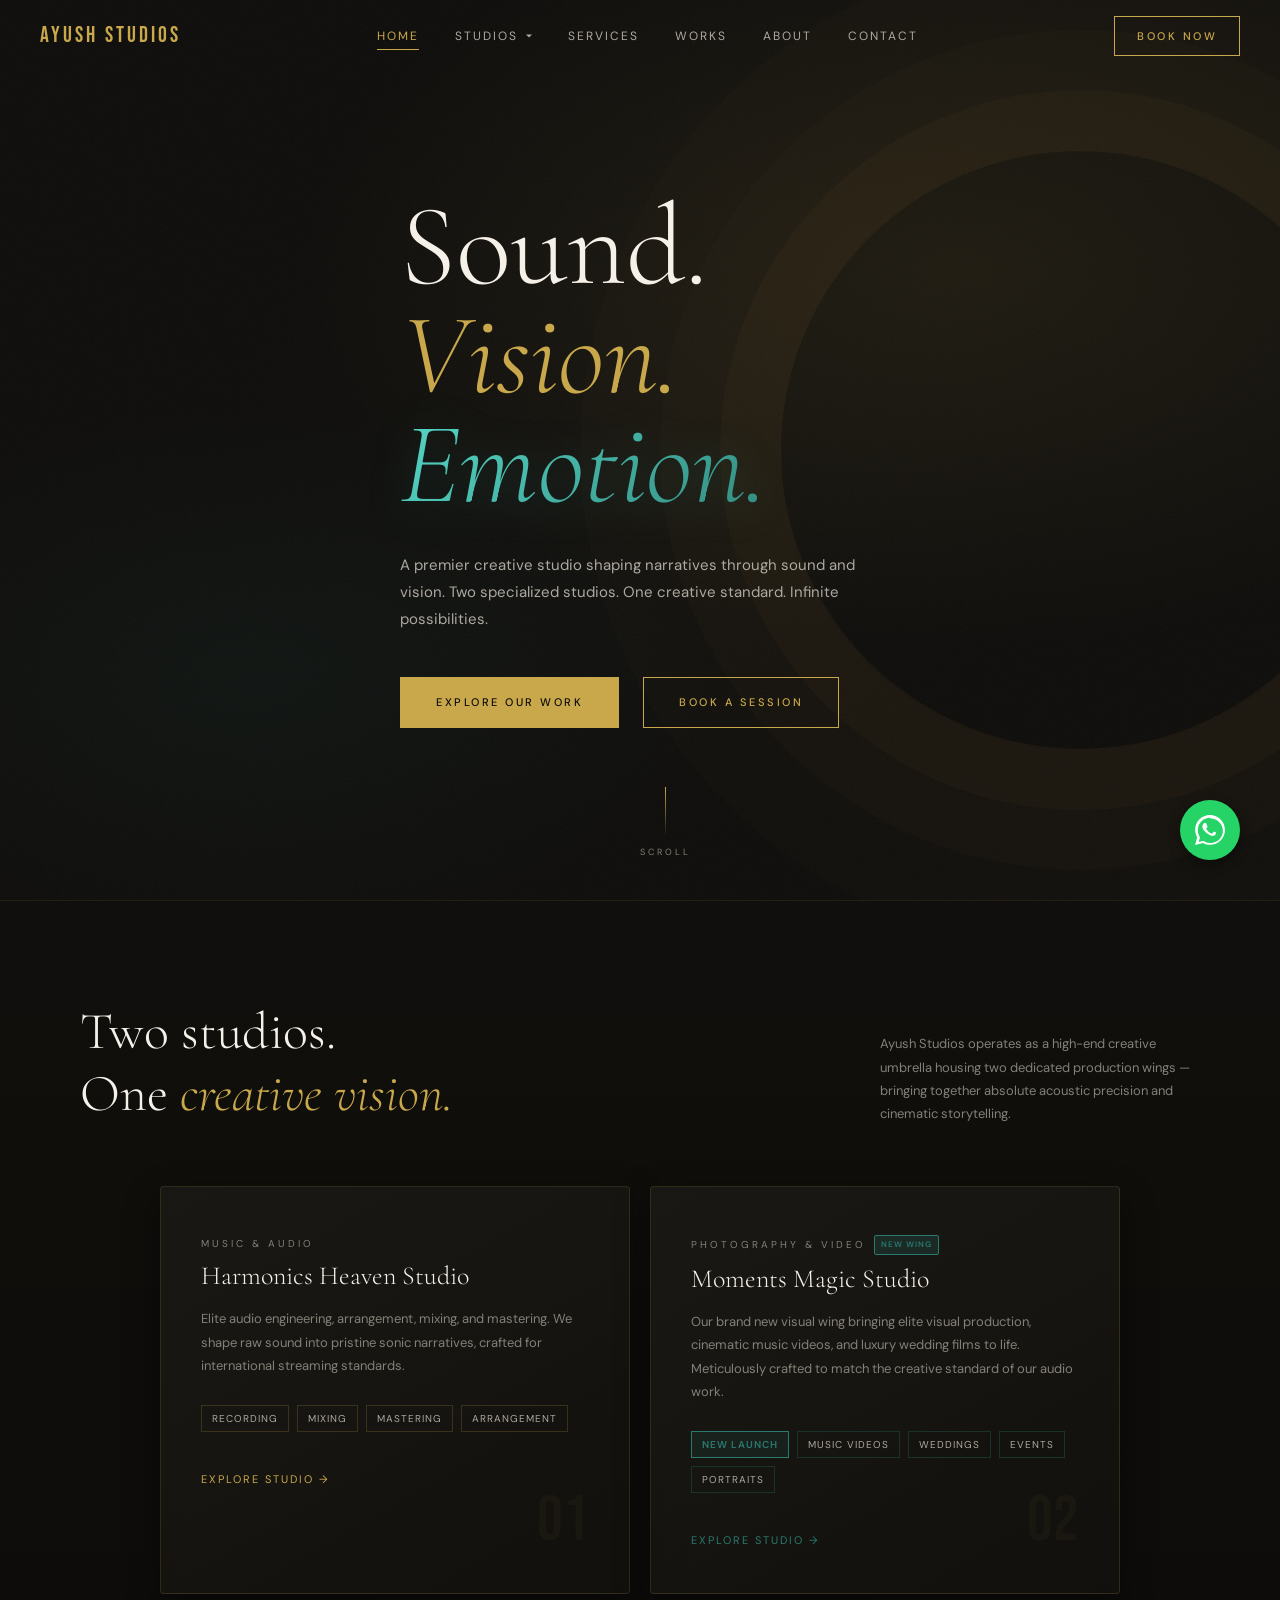
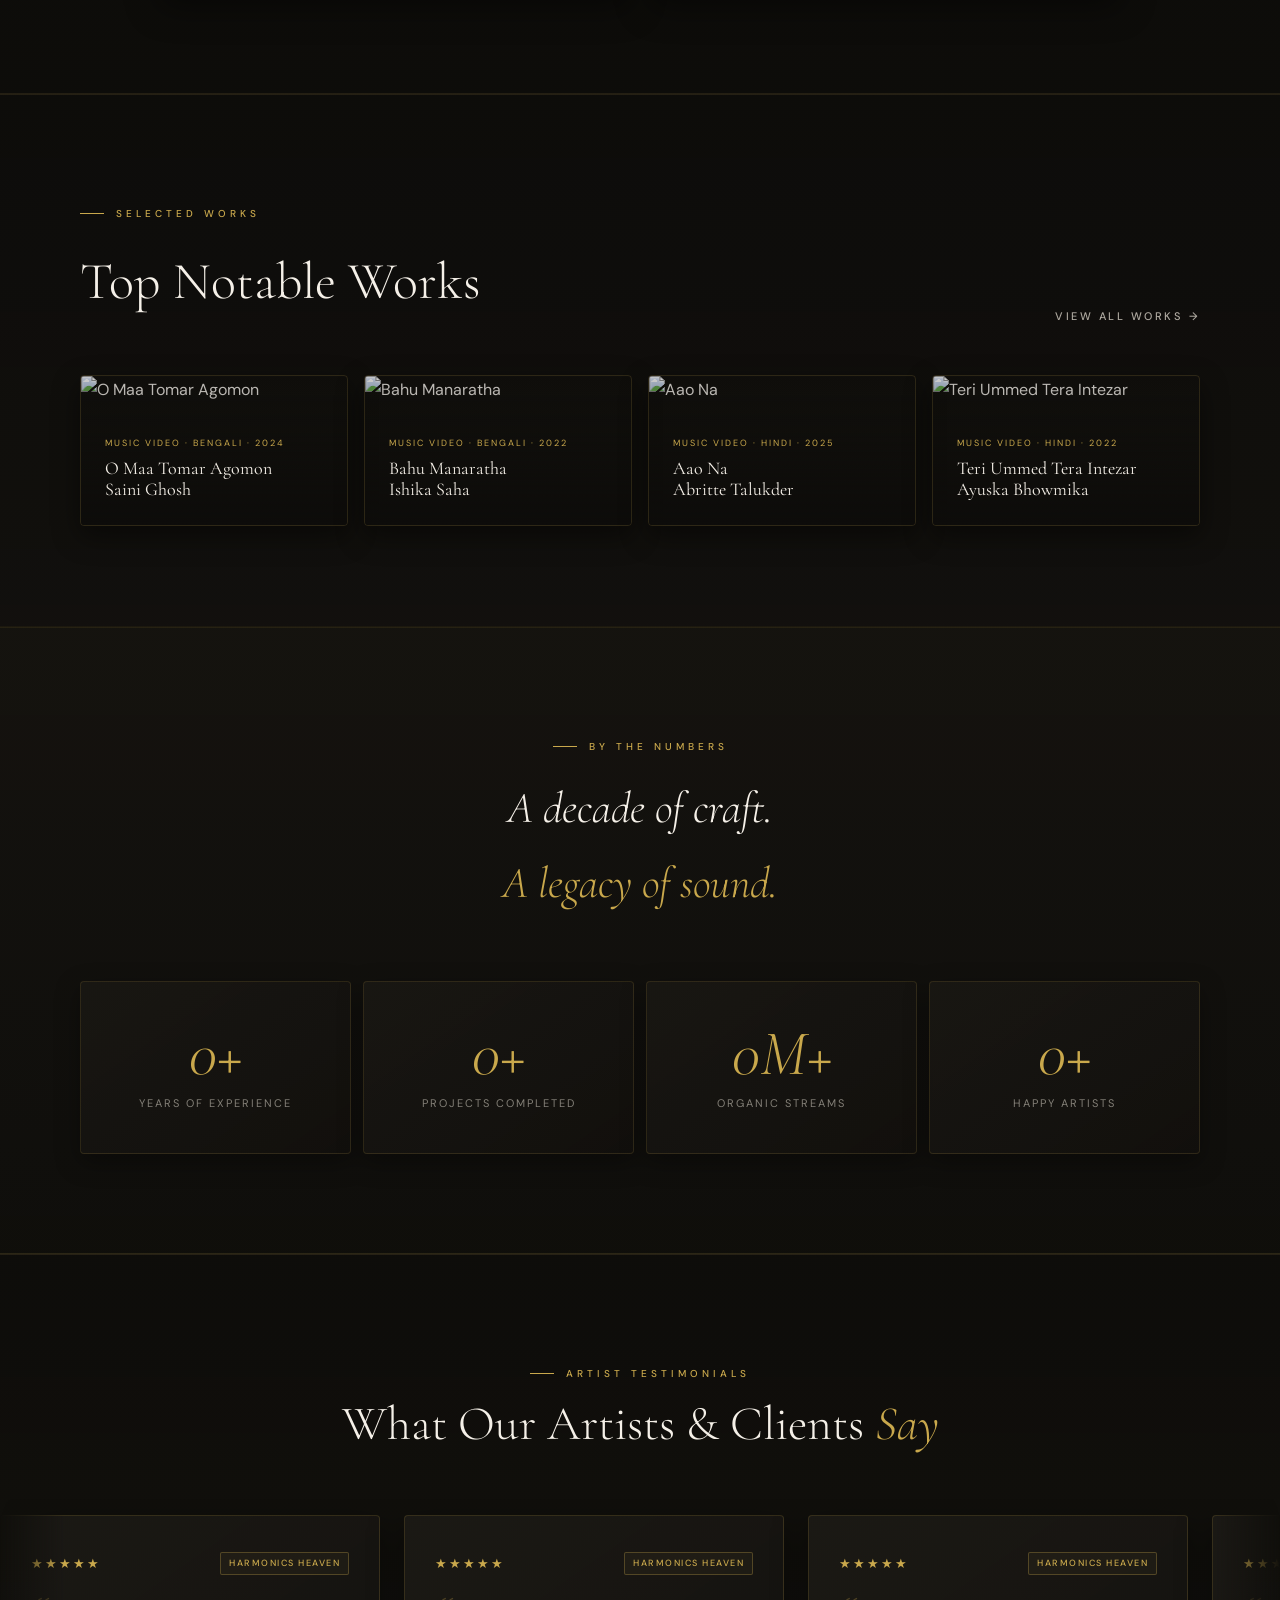
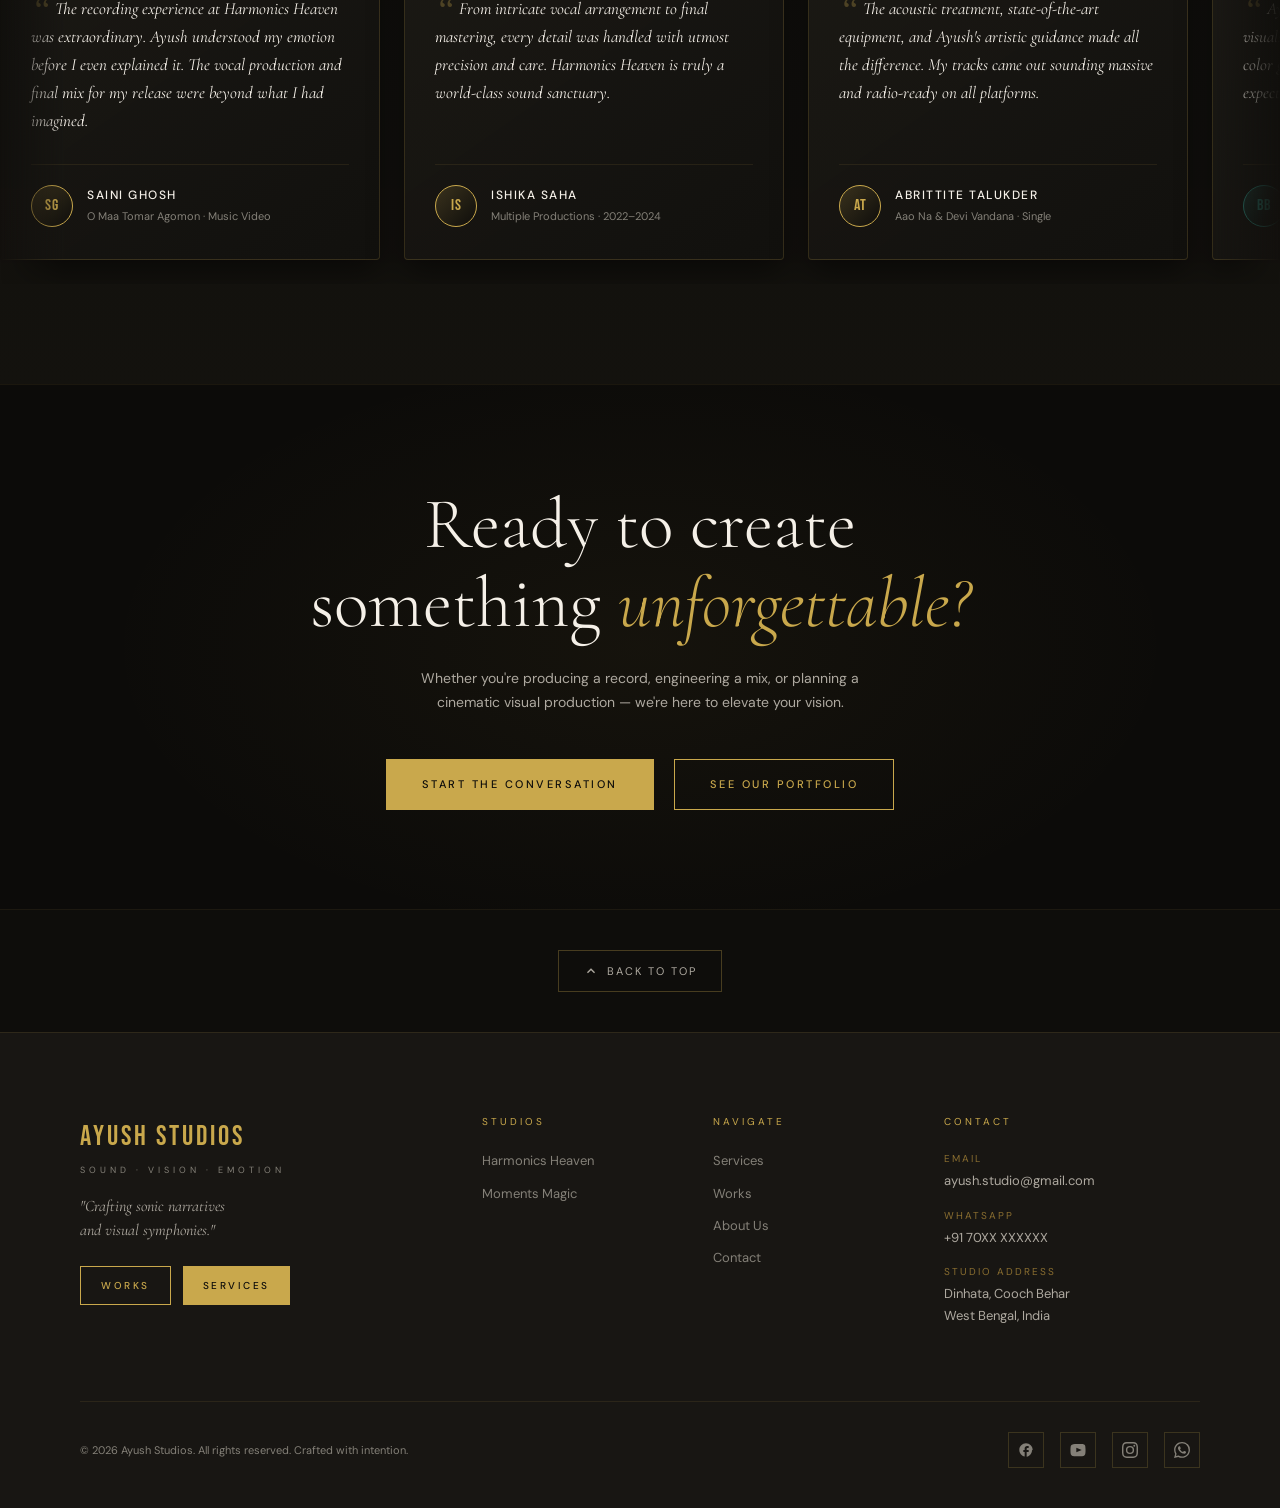
==== commit a17316d1: "24-08" ====
--- a/index.html
+++ b/index.html
@@ -29,8 +29,10 @@
       position: absolute;
       inset: 0;
       z-index: 0;
-      background: radial-gradient(ellipse 80% 60% at 60% 40%, rgba(201, 168, 76, 0.06) 0%, transparent 70%),
-        radial-gradient(ellipse 50% 50% at 20% 80%, rgba(42, 122, 111, 0.05) 0%, transparent 60%),
+      background:
+        radial-gradient(ellipse 80% 65% at 75% 30%, rgba(201, 168, 76, 0.09) 0%, transparent 65%),
+        radial-gradient(ellipse 60% 50% at 20% 75%, rgba(42, 122, 111, 0.07) 0%, transparent 60%),
+        radial-gradient(circle 500px at 50% 50%, rgba(18, 17, 14, 0.5) 0%, transparent 80%),
         var(--ink);
     }
 
@@ -107,9 +109,14 @@
     }
 
     .hero-title .outline {
-      -webkit-text-stroke: 1px rgba(245, 240, 232, 0.3);
-      color: transparent;
       display: block;
+      font-style: italic;
+      color: var(--teal-accent);
+      background: linear-gradient(135deg, #56D6C6 0%, #2A7A6F 100%);
+      -webkit-background-clip: text;
+      -webkit-text-fill-color: transparent;
+      -webkit-text-stroke: 0px;
+      filter: drop-shadow(0 4px 20px rgba(42, 122, 111, 0.4));
     }
 
     .hero-sub {
@@ -186,6 +193,10 @@
     /* ── BRANDS SECTION ── */
     .brands-section {
       padding: var(--section-pad) 0;
+      background: linear-gradient(180deg, rgba(18, 17, 14, 0.7) 0%, rgba(13, 12, 10, 0.85) 100%);
+      border-top: 0.5px solid rgba(201, 168, 76, 0.12);
+      border-bottom: 0.5px solid rgba(201, 168, 76, 0.1);
+      position: relative;
     }
 
     .brands-intro {
@@ -216,8 +227,8 @@
     .brands-grid {
       display: grid;
       grid-template-columns: repeat(2, 1fr);
-      gap: 1px;
-      max-width: 900px;
+      gap: 20px;
+      max-width: 960px;
       margin: 0 auto;
     }
 
@@ -231,10 +242,15 @@
     .brand-card {
       position: relative;
       padding: 48px 40px 40px;
-      background: var(--ink-2);
+      background: linear-gradient(150deg, rgba(28, 26, 22, 0.88) 0%, rgba(18, 17, 14, 0.96) 100%);
+      border: 0.5px solid rgba(201, 168, 76, 0.16);
+      border-radius: 4px;
+      box-shadow: 0 12px 35px rgba(0, 0, 0, 0.45);
+      backdrop-filter: blur(8px);
+      -webkit-backdrop-filter: blur(8px);
       overflow: hidden;
       cursor: pointer;
-      transition: background var(--transition);
+      transition: background var(--transition), border-color var(--transition), transform var(--transition), box-shadow var(--transition);
     }
 
     .brand-card::before {
@@ -251,7 +267,10 @@
     }
 
     .brand-card:hover {
-      background: #1e1d1a;
+      background: linear-gradient(150deg, rgba(34, 32, 27, 0.95) 0%, rgba(22, 21, 17, 0.98) 100%);
+      border-color: var(--accent-color, var(--gold));
+      transform: translateY(-5px);
+      box-shadow: 0 20px 45px rgba(0, 0, 0, 0.6), 0 0 24px rgba(201, 168, 76, 0.1);
     }
 
     .brand-card:hover::before {
@@ -357,7 +376,9 @@
     /* ── RECENT WORKS ── */
     .works-section {
       padding: var(--section-pad) 0;
-      border-top: 0.5px solid rgba(201, 168, 76, 0.08);
+      background: linear-gradient(180deg, rgba(13, 12, 10, 0.85) 0%, rgba(20, 18, 15, 0.7) 100%);
+      border-top: 0.5px solid rgba(201, 168, 76, 0.1);
+      border-bottom: 0.5px solid rgba(201, 168, 76, 0.08);
     }
 
     .works-header {
@@ -379,7 +400,7 @@
     .works-grid {
       display: grid;
       grid-template-columns: repeat(4, 1fr);
-      gap: 2px;
+      gap: 16px;
     }
 
     @media (max-width: 1024px) {
@@ -399,25 +420,35 @@
       overflow: hidden;
       aspect-ratio: 16/9;
       cursor: pointer;
+      border-radius: 4px;
+      border: 0.5px solid rgba(201, 168, 76, 0.16);
+      box-shadow: 0 10px 28px rgba(0, 0, 0, 0.45);
+      transition: border-color var(--transition), transform var(--transition), box-shadow var(--transition);
+    }
+
+    .work-card:hover {
+      border-color: rgba(201, 168, 76, 0.45);
+      transform: translateY(-4px);
+      box-shadow: 0 16px 36px rgba(0, 0, 0, 0.6), 0 0 20px rgba(201, 168, 76, 0.08);
     }
 
     .work-thumb {
       width: 100%;
       height: 100%;
       object-fit: cover;
-      filter: grayscale(30%) brightness(0.75);
+      filter: grayscale(20%) brightness(0.8);
       transition: transform 0.6s ease, filter 0.5s ease;
     }
 
     .work-card:hover .work-thumb {
       transform: scale(1.05);
-      filter: grayscale(0%) brightness(0.6);
+      filter: grayscale(0%) brightness(0.65);
     }
 
     .work-overlay {
       position: absolute;
       inset: 0;
-      background: linear-gradient(to top, rgba(13, 12, 10, 0.9) 0%, transparent 60%);
+      background: linear-gradient(to top, rgba(13, 12, 10, 0.92) 0%, rgba(13, 12, 10, 0.2) 60%, transparent 100%);
       display: flex;
       flex-direction: column;
       justify-content: flex-end;
@@ -447,7 +478,9 @@
       transform: translate(-50%, -50%) scale(0.8);
       width: 48px;
       height: 48px;
-      border: 1.5px solid rgba(255, 255, 255, 0.6);
+      border: 1.5px solid rgba(255, 255, 255, 0.7);
+      background: rgba(13, 12, 10, 0.4);
+      backdrop-filter: blur(4px);
       border-radius: 50%;
       display: flex;
       align-items: center;
@@ -471,7 +504,9 @@
     /* ── STATS ── */
     .stats-section {
       padding: var(--section-pad) 0;
-      border-top: 0.5px solid rgba(201, 168, 76, 0.08);
+      background: linear-gradient(180deg, rgba(22, 20, 16, 0.85) 0%, rgba(15, 14, 11, 0.95) 100%);
+      border-top: 0.5px solid rgba(201, 168, 76, 0.12);
+      border-bottom: 0.5px solid rgba(201, 168, 76, 0.12);
     }
 
     .stats-intro {
@@ -487,59 +522,192 @@
       color: var(--cream);
     }
 
-    /* ── TESTIMONIALS ── */
+    /* ── CONTINUOUS REVIEWS SLIDER ── */
     .testimonials-section {
       padding: var(--section-pad) 0;
-      border-top: 0.5px solid rgba(201, 168, 76, 0.08);
-    }
-
-    .testi-grid {
-      display: grid;
-      grid-template-columns: repeat(3, 1fr);
-      gap: 1px;
-      margin-top: 60px;
-    }
-
-    @media (max-width: 768px) {
-      .testi-grid {
-        grid-template-columns: 1fr;
+      background: linear-gradient(180deg, rgba(14, 13, 10, 0.9) 0%, rgba(22, 20, 16, 0.75) 100%);
+      border-top: 0.5px solid rgba(201, 168, 76, 0.1);
+      position: relative;
+      overflow: hidden;
+    }
+
+    .testimonials-header {
+      text-align: center;
+      margin-bottom: 48px;
+    }
+
+    .testimonials-header h2 {
+      font-family: var(--font-display);
+      font-size: clamp(32px, 5vw, 48px);
+      font-weight: 300;
+      color: var(--cream);
+      line-height: 1.1;
+    }
+
+    .testimonials-header h2 em {
+      font-style: italic;
+      color: var(--gold);
+    }
+
+    .reviews-marquee-wrap {
+      position: relative;
+      width: 100%;
+      overflow: hidden;
+      padding: 16px 0 24px;
+      mask-image: linear-gradient(to right, transparent 0%, black 5%, black 95%, transparent 100%);
+      -webkit-mask-image: linear-gradient(to right, transparent 0%, black 5%, black 95%, transparent 100%);
+    }
+
+    .reviews-marquee-track {
+      display: flex;
+      gap: 24px;
+      width: max-content;
+      animation: marqueeContinuous 38s linear infinite;
+      will-change: transform;
+    }
+
+    .reviews-marquee-track:hover {
+      animation-play-state: paused;
+    }
+
+    @keyframes marqueeContinuous {
+      0% {
+        transform: translateX(0);
       }
-    }
-
-    .testi-card {
-      padding: 36px 32px;
-      background: var(--ink-2);
-    }
-
-    .testi-quote {
+      100% {
+        transform: translateX(calc(-50% - 12px));
+      }
+    }
+
+    .review-card {
+      width: 380px;
+      flex-shrink: 0;
+      background: linear-gradient(145deg, rgba(28, 26, 22, 0.92) 0%, rgba(18, 17, 14, 0.97) 100%);
+      border: 0.5px solid rgba(201, 168, 76, 0.18);
+      padding: 36px 30px 32px;
+      border-radius: 4px;
+      display: flex;
+      flex-direction: column;
+      justify-content: space-between;
+      position: relative;
+      box-shadow: 0 12px 32px rgba(0, 0, 0, 0.5);
+      transition: border-color var(--transition), transform var(--transition), box-shadow var(--transition);
+      user-select: none;
+    }
+
+    .review-card:hover {
+      border-color: rgba(201, 168, 76, 0.45);
+      transform: translateY(-5px);
+      box-shadow: 0 18px 45px rgba(0, 0, 0, 0.65), 0 0 24px rgba(201, 168, 76, 0.08);
+    }
+
+    .review-card-top {
+      display: flex;
+      justify-content: space-between;
+      align-items: center;
+      margin-bottom: 20px;
+    }
+
+    .review-stars {
+      display: flex;
+      gap: 3px;
+      color: var(--gold);
+      font-size: 13px;
+      letter-spacing: 2px;
+    }
+
+    .review-badge {
+      font-size: 9px;
+      letter-spacing: 1.5px;
+      text-transform: uppercase;
+      padding: 3px 8px;
+      border-radius: 2px;
+      font-weight: 500;
+      border: 0.5px solid rgba(201, 168, 76, 0.3);
+      color: var(--gold);
+      background: rgba(201, 168, 76, 0.05);
+    }
+
+    .review-badge.teal {
+      border-color: rgba(42, 122, 111, 0.4);
+      color: var(--teal-accent);
+      background: rgba(42, 122, 111, 0.08);
+    }
+
+    .review-quote {
       font-family: var(--font-display);
-      font-size: 18px;
+      font-size: 17px;
       font-style: italic;
       color: var(--cream);
-      line-height: 1.6;
-      margin-bottom: 24px;
-    }
-
-    .testi-quote::before {
-      content: '"';
+      line-height: 1.65;
+      margin-bottom: 28px;
+      position: relative;
+    }
+
+    .review-quote::before {
+      content: '“';
+      color: rgba(201, 168, 76, 0.3);
+      font-size: 36px;
+      font-family: serif;
+      line-height: 0;
+      display: inline-block;
+      margin-right: 4px;
+      vertical-align: -8px;
+    }
+
+    .review-author-wrap {
+      display: flex;
+      align-items: center;
+      gap: 14px;
+      border-top: 0.5px solid rgba(201, 168, 76, 0.1);
+      padding-top: 20px;
+    }
+
+    .review-avatar {
+      width: 42px;
+      height: 42px;
+      border-radius: 50%;
+      background: linear-gradient(135deg, rgba(201, 168, 76, 0.2), rgba(13, 12, 10, 0.8));
+      border: 0.5px solid var(--gold);
+      display: flex;
+      align-items: center;
+      justify-content: center;
+      font-family: var(--font-caps);
+      font-size: 16px;
       color: var(--gold);
-      font-size: 28px;
-      line-height: 0.8;
-      display: block;
-      margin-bottom: 8px;
-    }
-
-    .testi-author {
-      font-size: 11px;
-      letter-spacing: 2px;
+      letter-spacing: 1px;
+      flex-shrink: 0;
+    }
+
+    .review-avatar.teal-avatar {
+      background: linear-gradient(135deg, rgba(42, 122, 111, 0.3), rgba(13, 12, 10, 0.8));
+      border-color: var(--teal-accent);
+      color: var(--teal-accent);
+    }
+
+    .review-author-info {
+      flex: 1;
+    }
+
+    .review-author-name {
+      font-size: 12px;
+      letter-spacing: 1.5px;
       text-transform: uppercase;
-      color: var(--gold);
-    }
-
-    .testi-project {
+      color: var(--cream);
+      font-weight: 500;
+    }
+
+    .review-author-project {
       font-size: 11px;
       color: var(--muted);
-      margin-top: 3px;
+      margin-top: 2px;
+    }
+
+    @media (max-width: 640px) {
+      .review-card {
+        width: 300px;
+        padding: 28px 22px 24px;
+      }
     }
 
     /* ── CTA BANNER ── */
@@ -796,33 +964,238 @@
     </div>
   </section>
 
-  <!-- ══ TESTIMONIALS ══ -->
+  <!-- ══ CONTINUOUS REVIEWS SLIDER ══ -->
   <section class="testimonials-section">
     <div class="container">
-      <div class="reveal" style="text-align:center;">
-        <div class="section-label" style="justify-content:center;">Testimonials</div>
-        <h2 style="font-family:var(--font-display);font-size:clamp(28px,4vw,44px);font-weight:300;color:var(--cream);">
-          What our artists say</h2>
+      <div class="testimonials-header reveal">
+        <div class="section-label" style="justify-content:center;">Artist Testimonials</div>
+        <h2>What Our Artists &amp; Clients <em>Say</em></h2>
       </div>
-      <div class="testi-grid">
-        <div class="testi-card reveal">
-          <p class="testi-quote">The recording experience was extraordinary. Ayush understood my emotion before I even
-            explained it. The final mix was beyond what I had imagined.</p>
-          <div class="testi-author">Saini Ghosh</div>
-          <div class="testi-project">O Maa Tomar Agomon · Music Video</div>
-        </div>
-        <div class="testi-card reveal reveal-delay-1">
-          <p class="testi-quote">From arrangement to final mastering, every detail was handled with such precision and
-            care. Harmonics Heaven is truly a world-class studio.</p>
-          <div class="testi-author">Ishika Saha</div>
-          <div class="testi-project">Multiple Productions · 2022–2024</div>
-        </div>
-        <div class="testi-card reveal reveal-delay-2">
-          <p class="testi-quote">The professionalism, the equipment, the talent — everything is exceptional. My track
-            came out exactly the way I dreamed it would sound.</p>
-          <div class="testi-author">Abritte Talukdar</div>
-          <div class="testi-project">Tomar Agomone · Music Video</div>
-        </div>
+    </div>
+
+    <!-- Infinite Continuous Marquee Track -->
+    <div class="reviews-marquee-wrap reveal">
+      <div class="reviews-marquee-track">
+
+        <!-- ══ SET 1 ══ -->
+        <!-- 1. Saini Ghosh -->
+        <div class="review-card">
+          <div>
+            <div class="review-card-top">
+              <div class="review-stars">★★★★★</div>
+              <span class="review-badge">Harmonics Heaven</span>
+            </div>
+            <p class="review-quote">The recording experience at Harmonics Heaven was extraordinary. Ayush understood my emotion before I even explained it. The vocal production and final mix for my release were beyond what I had imagined.</p>
+          </div>
+          <div class="review-author-wrap">
+            <div class="review-avatar">SG</div>
+            <div class="review-author-info">
+              <div class="review-author-name">Saini Ghosh</div>
+              <div class="review-author-project">O Maa Tomar Agomon · Music Video</div>
+            </div>
+          </div>
+        </div>
+
+        <!-- 2. Ishika Saha -->
+        <div class="review-card">
+          <div>
+            <div class="review-card-top">
+              <div class="review-stars">★★★★★</div>
+              <span class="review-badge">Harmonics Heaven</span>
+            </div>
+            <p class="review-quote">From intricate vocal arrangement to final mastering, every detail was handled with utmost precision and care. Harmonics Heaven is truly a world-class sound sanctuary.</p>
+          </div>
+          <div class="review-author-wrap">
+            <div class="review-avatar">IS</div>
+            <div class="review-author-info">
+              <div class="review-author-name">Ishika Saha</div>
+              <div class="review-author-project">Multiple Productions · 2022–2024</div>
+            </div>
+          </div>
+        </div>
+
+        <!-- 3. Abrittite Talukder -->
+        <div class="review-card">
+          <div>
+            <div class="review-card-top">
+              <div class="review-stars">★★★★★</div>
+              <span class="review-badge">Harmonics Heaven</span>
+            </div>
+            <p class="review-quote">The acoustic treatment, state-of-the-art equipment, and Ayush's artistic guidance made all the difference. My tracks came out sounding massive and radio-ready on all platforms.</p>
+          </div>
+          <div class="review-author-wrap">
+            <div class="review-avatar">AT</div>
+            <div class="review-author-info">
+              <div class="review-author-name">Abrittite Talukder</div>
+              <div class="review-author-project">Aao Na &amp; Devi Vandana · Single</div>
+            </div>
+          </div>
+        </div>
+
+        <!-- 4. Biplap Barman -->
+        <div class="review-card">
+          <div>
+            <div class="review-card-top">
+              <div class="review-stars">★★★★★</div>
+              <span class="review-badge teal">Moments Magic</span>
+            </div>
+            <p class="review-quote">Ayush Studios delivered unbelievable cinematic visuals and pristine sound engineering. The lighting, color grading, and sonic impact surpassed every expectation.</p>
+          </div>
+          <div class="review-author-wrap">
+            <div class="review-avatar teal-avatar">BB</div>
+            <div class="review-author-info">
+              <div class="review-author-name">Biplap Barman</div>
+              <div class="review-author-project">Moments Magic &amp; Harmonics · Production</div>
+            </div>
+          </div>
+        </div>
+
+        <!-- 5. Ayushka Bhowmik -->
+        <div class="review-card">
+          <div>
+            <div class="review-card-top">
+              <div class="review-stars">★★★★★</div>
+              <span class="review-badge">Harmonics Heaven</span>
+            </div>
+            <p class="review-quote">Working with Ayush Studios transformed how I hear my own vocals. The warmth, clarity, and depth in the final mix gave my music a whole new dimension.</p>
+          </div>
+          <div class="review-author-wrap">
+            <div class="review-avatar">AB</div>
+            <div class="review-author-info">
+              <div class="review-author-name">Ayushka Bhowmik</div>
+              <div class="review-author-project">Teri Umeed Tera Intezaar · Single</div>
+            </div>
+          </div>
+        </div>
+
+        <!-- 6. Jaydipa Biswas -->
+        <div class="review-card">
+          <div>
+            <div class="review-card-top">
+              <div class="review-stars">★★★★★</div>
+              <span class="review-badge teal">Moments Magic</span>
+            </div>
+            <p class="review-quote">A truly magical creative journey. Their professionalism, patience with revisions, and artistic visual storytelling made our project an absolute masterpiece.</p>
+          </div>
+          <div class="review-author-wrap">
+            <div class="review-avatar teal-avatar">JB</div>
+            <div class="review-author-info">
+              <div class="review-author-name">Jaydipa Biswas</div>
+              <div class="review-author-project">Bengali Original &amp; Visual Storytelling</div>
+            </div>
+          </div>
+        </div>
+
+
+        <!-- ══ SET 2 (Identical Duplicate for Seamless Infinite Marquee Loop) ══ -->
+        <!-- 1. Saini Ghosh -->
+        <div class="review-card" aria-hidden="true">
+          <div>
+            <div class="review-card-top">
+              <div class="review-stars">★★★★★</div>
+              <span class="review-badge">Harmonics Heaven</span>
+            </div>
+            <p class="review-quote">The recording experience at Harmonics Heaven was extraordinary. Ayush understood my emotion before I even explained it. The vocal production and final mix for my release were beyond what I had imagined.</p>
+          </div>
+          <div class="review-author-wrap">
+            <div class="review-avatar">SG</div>
+            <div class="review-author-info">
+              <div class="review-author-name">Saini Ghosh</div>
+              <div class="review-author-project">O Maa Tomar Agomon · Music Video</div>
+            </div>
+          </div>
+        </div>
+
+        <!-- 2. Ishika Saha -->
+        <div class="review-card" aria-hidden="true">
+          <div>
+            <div class="review-card-top">
+              <div class="review-stars">★★★★★</div>
+              <span class="review-badge">Harmonics Heaven</span>
+            </div>
+            <p class="review-quote">From intricate vocal arrangement to final mastering, every detail was handled with utmost precision and care. Harmonics Heaven is truly a world-class sound sanctuary.</p>
+          </div>
+          <div class="review-author-wrap">
+            <div class="review-avatar">IS</div>
+            <div class="review-author-info">
+              <div class="review-author-name">Ishika Saha</div>
+              <div class="review-author-project">Multiple Productions · 2022–2024</div>
+            </div>
+          </div>
+        </div>
+
+        <!-- 3. Abrittite Talukder -->
+        <div class="review-card" aria-hidden="true">
+          <div>
+            <div class="review-card-top">
+              <div class="review-stars">★★★★★</div>
+              <span class="review-badge">Harmonics Heaven</span>
+            </div>
+            <p class="review-quote">The acoustic treatment, state-of-the-art equipment, and Ayush's artistic guidance made all the difference. My tracks came out sounding massive and radio-ready on all platforms.</p>
+          </div>
+          <div class="review-author-wrap">
+            <div class="review-avatar">AT</div>
+            <div class="review-author-info">
+              <div class="review-author-name">Abrittite Talukder</div>
+              <div class="review-author-project">Aao Na &amp; Devi Vandana · Single</div>
+            </div>
+          </div>
+        </div>
+
+        <!-- 4. Biplap Barman -->
+        <div class="review-card" aria-hidden="true">
+          <div>
+            <div class="review-card-top">
+              <div class="review-stars">★★★★★</div>
+              <span class="review-badge teal">Moments Magic</span>
+            </div>
+            <p class="review-quote">Ayush Studios delivered unbelievable cinematic visuals and pristine sound engineering. The lighting, color grading, and sonic impact surpassed every expectation.</p>
+          </div>
+          <div class="review-author-wrap">
+            <div class="review-avatar teal-avatar">BB</div>
+            <div class="review-author-info">
+              <div class="review-author-name">Biplap Barman</div>
+              <div class="review-author-project">Moments Magic &amp; Harmonics · Production</div>
+            </div>
+          </div>
+        </div>
+
+        <!-- 5. Ayushka Bhowmik -->
+        <div class="review-card" aria-hidden="true">
+          <div>
+            <div class="review-card-top">
+              <div class="review-stars">★★★★★</div>
+              <span class="review-badge">Harmonics Heaven</span>
+            </div>
+            <p class="review-quote">Working with Ayush Studios transformed how I hear my own vocals. The warmth, clarity, and depth in the final mix gave my music a whole new dimension.</p>
+          </div>
+          <div class="review-author-wrap">
+            <div class="review-avatar">AB</div>
+            <div class="review-author-info">
+              <div class="review-author-name">Ayushka Bhowmik</div>
+              <div class="review-author-project">Teri Umeed Tera Intezaar · Single</div>
+            </div>
+          </div>
+        </div>
+
+        <!-- 6. Jaydipa Biswas -->
+        <div class="review-card" aria-hidden="true">
+          <div>
+            <div class="review-card-top">
+              <div class="review-stars">★★★★★</div>
+              <span class="review-badge teal">Moments Magic</span>
+            </div>
+            <p class="review-quote">A truly magical creative journey. Their professionalism, patience with revisions, and artistic visual storytelling made our project an absolute masterpiece.</p>
+          </div>
+          <div class="review-author-wrap">
+            <div class="review-avatar teal-avatar">JB</div>
+            <div class="review-author-info">
+              <div class="review-author-name">Jaydipa Biswas</div>
+              <div class="review-author-project">Bengali Original &amp; Visual Storytelling</div>
+            </div>
+          </div>
+        </div>
+
       </div>
     </div>
   </section>
--- a/css/style.css
+++ b/css/style.css
@@ -4,16 +4,20 @@
   --gold: #C9A84C;
   --gold-light: #E8C97A;
   --gold-dim: #8A6E30;
+  --gold-glow: rgba(201, 168, 76, 0.14);
   --cream: #F5F0E8;
   --cream-dark: #EDE6D6;
-  --ink: #0D0C0A;
-  --ink-2: #1A1916;
-  --ink-3: #2A2925;
-  --muted: #7A7770;
-  --muted-light: #A09D98;
+  --ink: #0E0D0B;
+  --ink-2: #181613;
+  --ink-3: #24221C;
+  --ink-alt: #13120F;
+  --ink-card: rgba(26, 24, 20, 0.88);
+  --muted: #848078;
+  --muted-light: #AEA9A0;
   --white: #FDFCF9;
   --red-accent: #C0392B;
   --teal-accent: #2A7A6F;
+  --teal-glow: rgba(42, 122, 111, 0.15);
   --purple-accent: #5B4A8A;
 
   --font-display: 'Cormorant Garamond', Georgia, serif;
@@ -41,7 +45,13 @@
 
 body {
   font-family: var(--font-body);
-  background: var(--ink);
+  background-color: #0c0b09;
+  background-image:
+    radial-gradient(ellipse 90% 55% at 50% -15%, rgba(201, 168, 76, 0.08) 0%, transparent 65%),
+    radial-gradient(circle 750px at 90% 25%, rgba(42, 122, 111, 0.06) 0%, transparent 60%),
+    radial-gradient(circle 800px at 8% 65%, rgba(201, 168, 76, 0.05) 0%, transparent 60%),
+    radial-gradient(ellipse 85% 50% at 65% 95%, rgba(42, 122, 111, 0.06) 0%, transparent 65%);
+  background-attachment: fixed;
   color: var(--cream);
   line-height: 1.7;
   overflow-x: hidden;
@@ -468,14 +478,18 @@
    CARDS
 ══════════════════════════════════════════ */
 .card {
-  background: var(--ink-2);
-  border: 0.5px solid rgba(201, 168, 76, 0.12);
-  transition: border-color var(--transition), transform var(--transition);
+  background: linear-gradient(145deg, rgba(28, 26, 22, 0.85) 0%, rgba(18, 17, 14, 0.95) 100%);
+  backdrop-filter: blur(12px);
+  -webkit-backdrop-filter: blur(12px);
+  border: 0.5px solid rgba(201, 168, 76, 0.16);
+  box-shadow: 0 10px 30px rgba(0, 0, 0, 0.4);
+  transition: border-color var(--transition), transform var(--transition), box-shadow var(--transition);
 }
 
 .card:hover {
-  border-color: rgba(201, 168, 76, 0.35);
-  transform: translateY(-2px);
+  border-color: rgba(201, 168, 76, 0.45);
+  box-shadow: 0 18px 45px rgba(0, 0, 0, 0.6), 0 0 25px rgba(201, 168, 76, 0.08);
+  transform: translateY(-3px);
 }
 
 /* ══════════════════════════════════════════
@@ -484,7 +498,7 @@
 .stats-grid {
   display: grid;
   grid-template-columns: repeat(4, 1fr);
-  gap: 1px;
+  gap: 12px;
 }
 
 @media (max-width: 640px) {
@@ -496,7 +510,16 @@
 .stat-item {
   padding: 40px 30px;
   text-align: center;
-  background: var(--ink-2);
+  background: linear-gradient(145deg, rgba(26, 24, 20, 0.85) 0%, rgba(18, 16, 13, 0.95) 100%);
+  border: 0.5px solid rgba(201, 168, 76, 0.15);
+  border-radius: 4px;
+  box-shadow: 0 8px 24px rgba(0, 0, 0, 0.35);
+  transition: border-color var(--transition), transform var(--transition);
+}
+
+.stat-item:hover {
+  border-color: rgba(201, 168, 76, 0.4);
+  transform: translateY(-2px);
 }
 
 .stat-number {
@@ -672,47 +695,63 @@
 }
 
 /* ══════════════════════════════════════════
-   FADE-IN ANIMATIONS
-══════════════════════════════════════════ */
-.reveal {
-  opacity: 0;
-  transform: translateY(24px);
-  transition: opacity 0.7s cubic-bezier(0.22, 1, 0.36, 1), transform 0.7s cubic-bezier(0.22, 1, 0.36, 1);
-}
-
-.reveal.visible {
-  opacity: 1;
-  transform: translateY(0);
-}
-
-/* Auto-reveal: applied globally via JS to content elements */
+   FADE-IN & SCROLL REVEAL ANIMATIONS
+══════════════════════════════════════════ */
+.reveal,
 .auto-reveal {
   opacity: 0;
-  transform: translateY(18px);
-  transition: opacity 0.65s cubic-bezier(0.22, 1, 0.36, 1), transform 0.65s cubic-bezier(0.22, 1, 0.36, 1);
+  transform: translateY(40px) scale(0.97);
+  filter: blur(6px);
+  transition:
+    opacity 0.85s cubic-bezier(0.16, 1, 0.3, 1),
+    transform 0.85s cubic-bezier(0.16, 1, 0.3, 1),
+    filter 0.85s cubic-bezier(0.16, 1, 0.3, 1);
+  will-change: opacity, transform, filter;
   transition-delay: var(--ar-delay, 0s);
 }
 
+.reveal.visible,
 .auto-reveal.ar-visible {
   opacity: 1;
-  transform: translateY(0);
-}
-
-.reveal-delay-1 {
-  transition-delay: 0.1s;
-}
-
-.reveal-delay-2 {
-  transition-delay: 0.2s;
-}
-
-.reveal-delay-3 {
-  transition-delay: 0.3s;
-}
-
-.reveal-delay-4 {
-  transition-delay: 0.4s;
-}
+  transform: translateY(0) scale(1);
+  filter: blur(0);
+}
+
+/* Directional Variations */
+.reveal-left {
+  transform: translateX(-45px) scale(0.97);
+  filter: blur(6px);
+}
+.reveal-left.visible {
+  transform: translateX(0) scale(1);
+  filter: blur(0);
+}
+
+.reveal-right {
+  transform: translateX(45px) scale(0.97);
+  filter: blur(6px);
+}
+.reveal-right.visible {
+  transform: translateX(0) scale(1);
+  filter: blur(0);
+}
+
+.reveal-scale {
+  transform: scale(0.9) translateY(30px);
+  filter: blur(6px);
+}
+.reveal-scale.visible {
+  transform: scale(1) translateY(0);
+  filter: blur(0);
+}
+
+/* Stagger delay utilities */
+.reveal-delay-1 { transition-delay: 0.1s; }
+.reveal-delay-2 { transition-delay: 0.2s; }
+.reveal-delay-3 { transition-delay: 0.3s; }
+.reveal-delay-4 { transition-delay: 0.4s; }
+.reveal-delay-5 { transition-delay: 0.5s; }
+.reveal-delay-6 { transition-delay: 0.6s; }
 
 /* ══════════════════════════════════════════
    BACK TO TOP
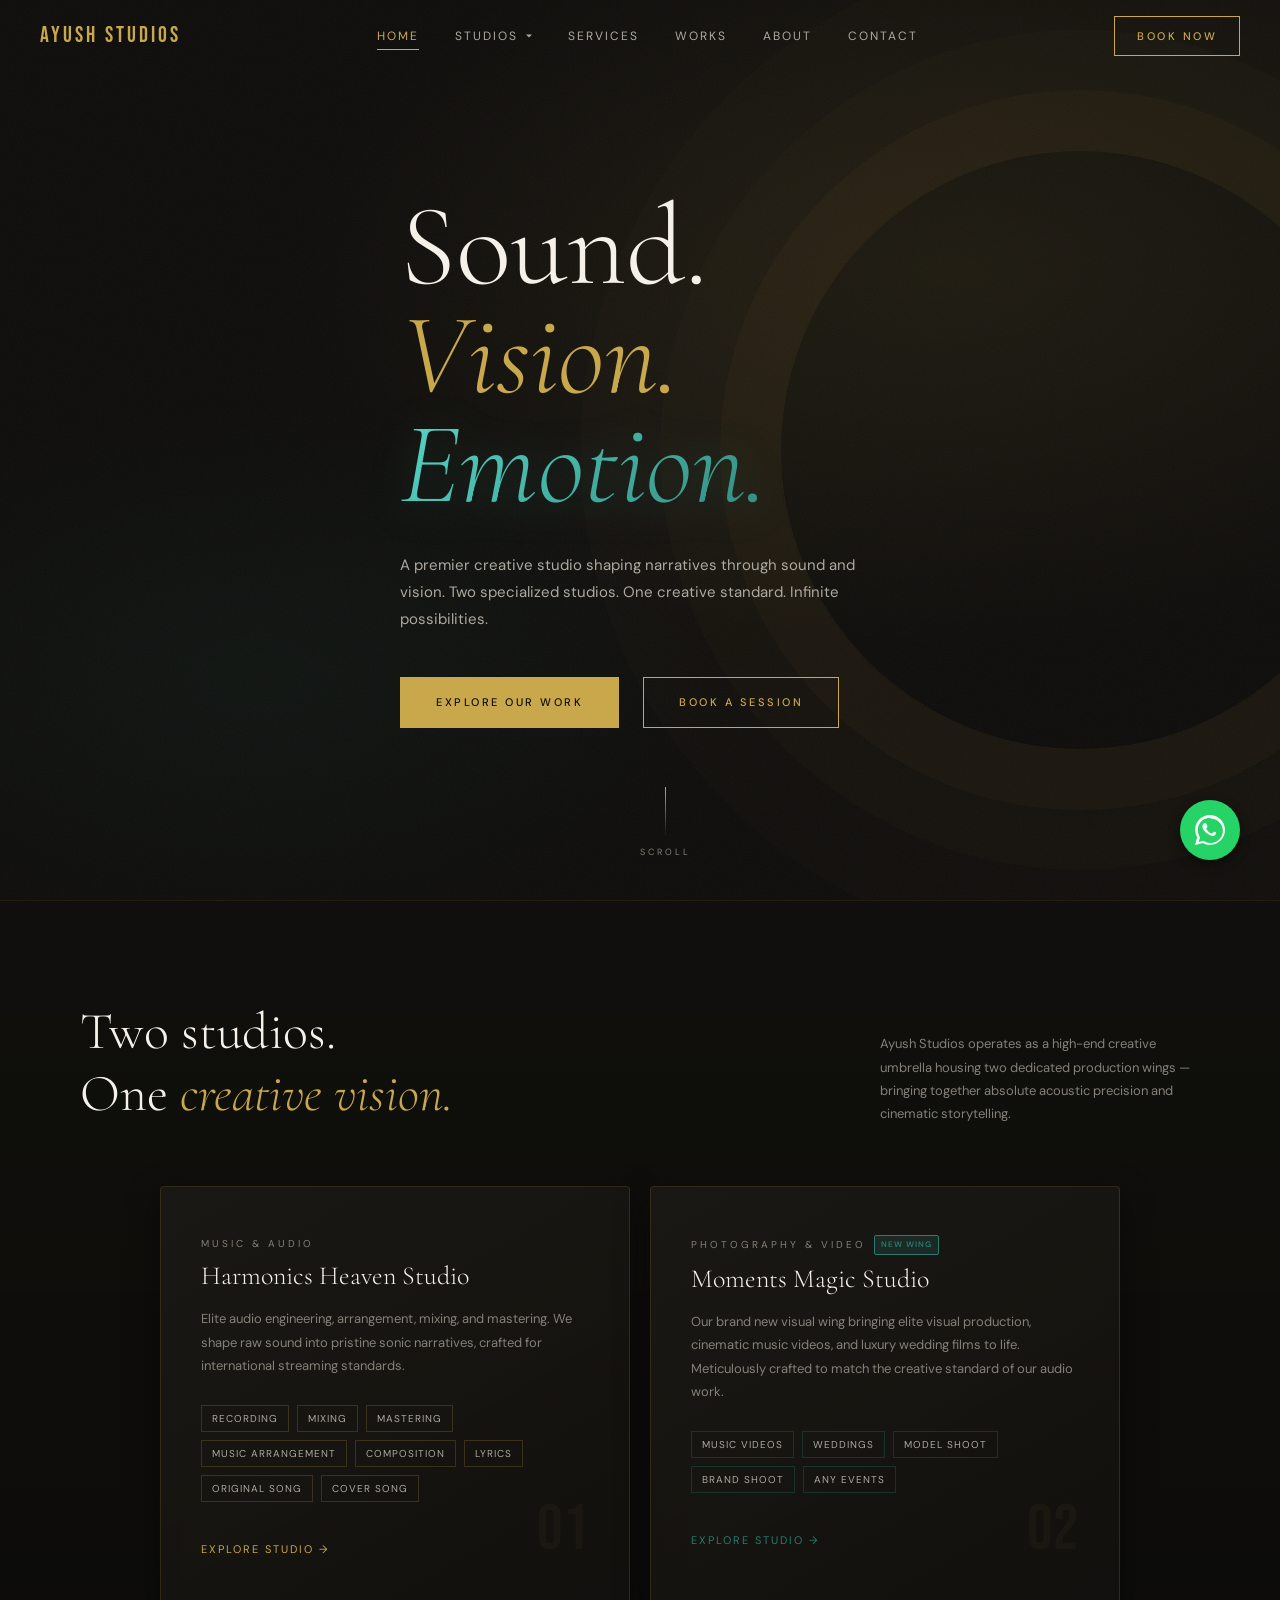
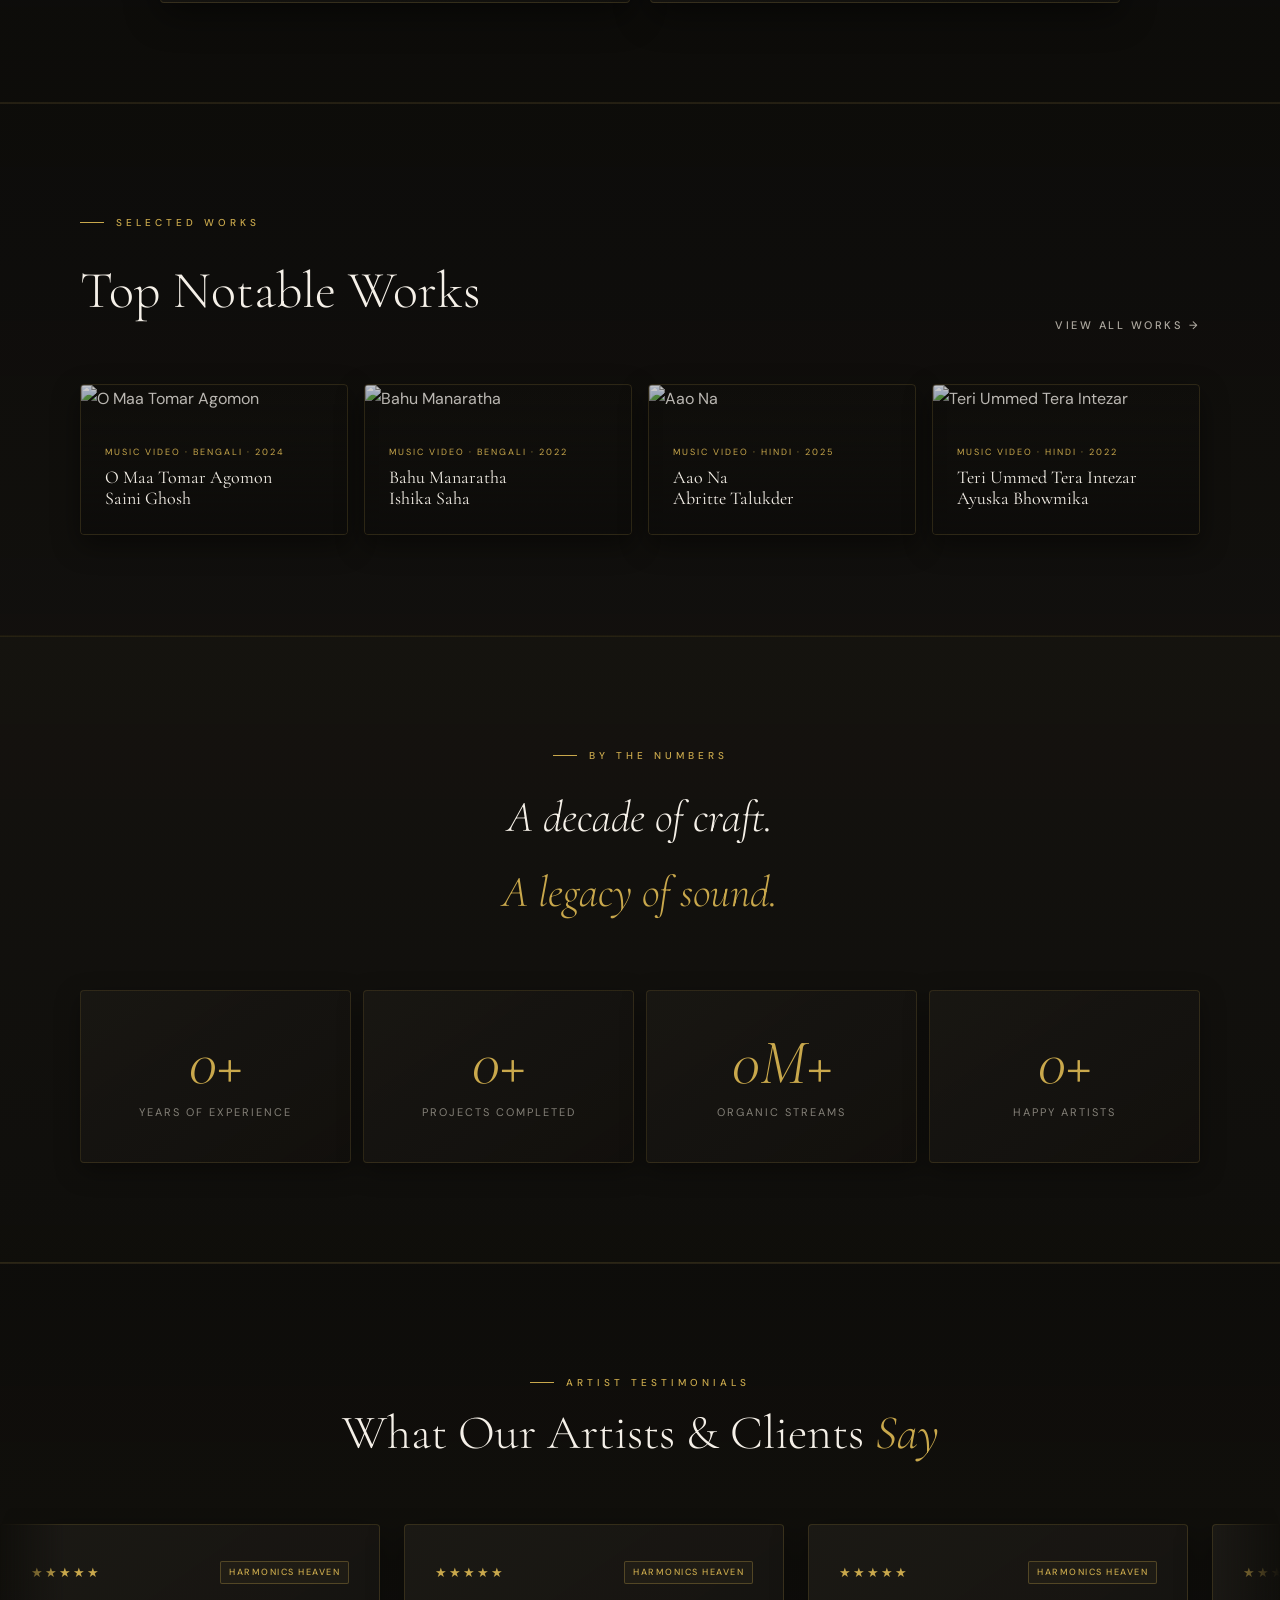
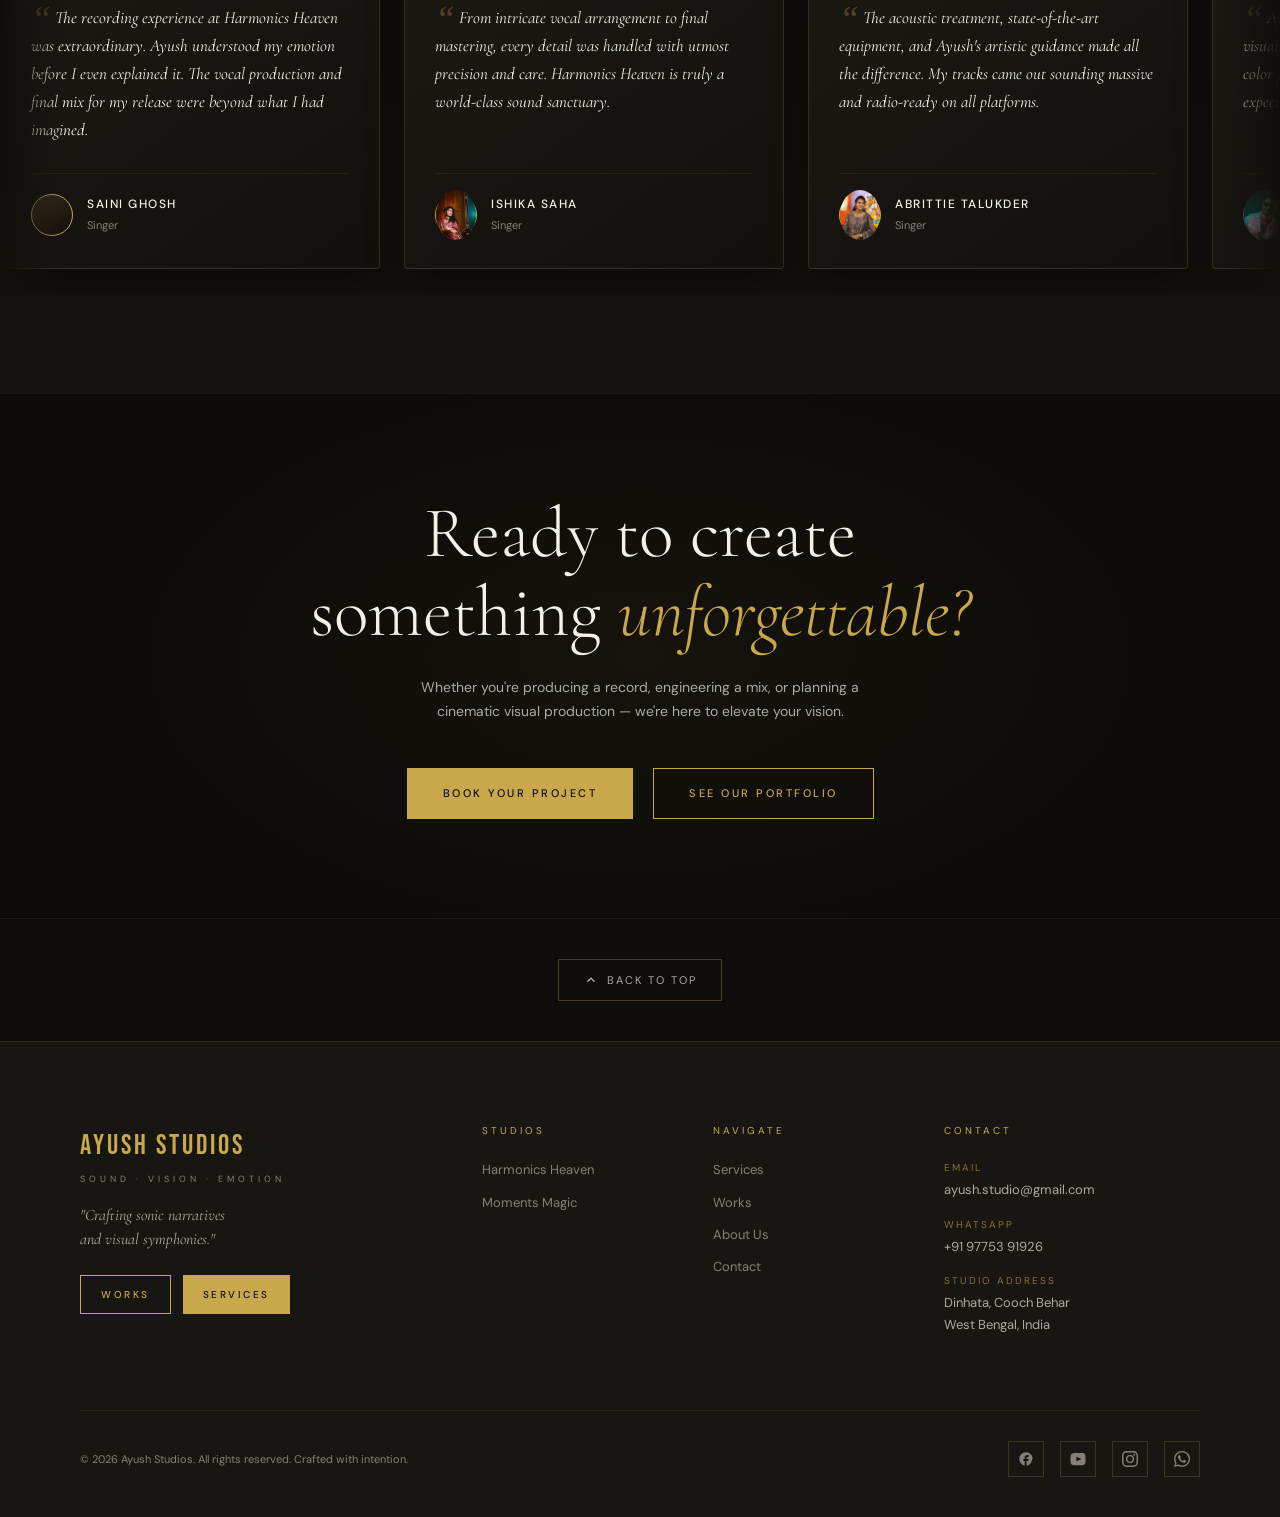
==== commit 461eb56d: "Update from starbucks" ====
--- a/index.html
+++ b/index.html
@@ -373,6 +373,17 @@
       pointer-events: none;
     }
 
+    .avatar-dp {
+      width: 50px;
+      /* Sets the small width */
+      height: 50px;
+      /* Keeps it perfectly square */
+      border-radius: 50%;
+      /* Clips the square into a clean circle */
+      object-fit: cover;
+      /* Prevents the image from stretching or distorting */
+    }
+
     /* ── RECENT WORKS ── */
     .works-section {
       padding: var(--section-pad) 0;
@@ -574,6 +585,7 @@
       0% {
         transform: translateX(0);
       }
+
       100% {
         transform: translateX(calc(-50% - 12px));
       }
@@ -823,7 +835,7 @@
         studios. One creative standard. Infinite possibilities.</p>
       <div class="hero-actions">
         <a href="work.html" class="btn btn-gold">Explore Our Work</a>
-        <a href="contact.html" class="btn btn-outline">Book a Session</a>
+        <a href="services.html" class="btn btn-outline">Book a Session</a>
       </div>
     </div>
     <div class="hero-scroll">
@@ -851,7 +863,11 @@
             <span class="brand-tag">Recording</span>
             <span class="brand-tag">Mixing</span>
             <span class="brand-tag">Mastering</span>
-            <span class="brand-tag">Arrangement</span>
+            <span class="brand-tag">Music Arrangement</span>
+            <span class="brand-tag">Composition</span>
+            <span class="brand-tag">Lyrics</span>
+            <span class="brand-tag">Original Song</span>
+            <span class="brand-tag">Cover Song</span>
           </div>
           <a href="pages/harmonics.html" class="brand-link">Explore Studio →</a>
           <div class="brand-card-num">01</div>
@@ -859,16 +875,22 @@
         <div class="brand-card mm reveal reveal-delay-1">
           <div class="brand-name-small" style="display: flex; align-items: center; gap: 8px;">
             Photography & Video
-            <span style="font-size: 8px; padding: 2px 6px; background: rgba(42, 122, 111, 0.2); border: 0.5px solid var(--teal-accent); color: var(--teal-accent); letter-spacing: 1px; font-weight: 600; text-transform: uppercase; border-radius: 2px;">NEW WING</span>
+            <span
+              style="font-size: 8px; padding: 2px 6px; background: rgba(42, 122, 111, 0.2); border: 0.5px solid var(--teal-accent); color: var(--teal-accent); letter-spacing: 1px; font-weight: 600; text-transform: uppercase; border-radius: 2px;">NEW
+              WING</span>
           </div>
           <div class="brand-name">Moments Magic Studio</div>
-          <p class="brand-desc">Our brand new visual wing bringing elite visual production, cinematic music videos, and luxury wedding films to life. Meticulously crafted to match the creative standard of our audio work.</p>
+          <p class="brand-desc">Our brand new visual wing bringing elite visual production, cinematic music videos, and
+            luxury wedding films to life. Meticulously crafted to match the creative standard of our audio work.</p>
           <div class="brand-tags">
-            <span class="brand-tag" style="border-color: var(--teal-accent); color: var(--teal-accent); background: rgba(42, 122, 111, 0.12); font-weight: 600;">NEW LAUNCH</span>
+            <!-- <span class="brand-tag"
+              style="border-color: var(--teal-accent); color: var(--teal-accent); background: rgba(42, 122, 111, 0.12); font-weight: 600;">NEW
+              LAUNCH</span> -->
             <span class="brand-tag">Music Videos</span>
             <span class="brand-tag">Weddings</span>
-            <span class="brand-tag">Events</span>
-            <span class="brand-tag">Portraits</span>
+            <span class="brand-tag">Model Shoot</span>
+            <span class="brand-tag">Brand Shoot</span>
+            <span class="brand-tag">Any Events</span>
           </div>
           <a href="pages/moments.html" class="brand-link">Explore Studio →</a>
           <div class="brand-card-num">02</div>
@@ -900,8 +922,8 @@
             </svg></div>
         </a>
         <a href="https://www.youtube.com/watch?v=qc0spEfKqz0" target="_blank" class="work-card reveal reveal-delay-1">
-          <img class="work-thumb" src="https://img.youtube.com/vi/qc0spEfKqz0/maxresdefault.jpg"
-            alt="Bahu Manaratha" loading="lazy">
+          <img class="work-thumb" src="https://img.youtube.com/vi/qc0spEfKqz0/maxresdefault.jpg" alt="Bahu Manaratha"
+            loading="lazy">
           <div class="work-overlay">
             <div class="work-tag">Music Video · Bengali · 2022</div>
             <div class="work-name">Bahu Manaratha<br>Ishika Saha</div>
@@ -911,8 +933,8 @@
             </svg></div>
         </a>
         <a href="https://www.youtube.com/watch?v=Mzz4M9ra6SM" target="_blank" class="work-card reveal reveal-delay-2">
-          <img class="work-thumb" src="https://img.youtube.com/vi/Mzz4M9ra6SM/maxresdefault.jpg"
-            alt="Aao Na" loading="lazy">
+          <img class="work-thumb" src="https://img.youtube.com/vi/Mzz4M9ra6SM/maxresdefault.jpg" alt="Aao Na"
+            loading="lazy">
           <div class="work-overlay">
             <div class="work-tag">Music Video · Hindi · 2025</div>
             <div class="work-name">Aao Na<br>Abritte Talukder</div>
@@ -985,13 +1007,15 @@
               <div class="review-stars">★★★★★</div>
               <span class="review-badge">Harmonics Heaven</span>
             </div>
-            <p class="review-quote">The recording experience at Harmonics Heaven was extraordinary. Ayush understood my emotion before I even explained it. The vocal production and final mix for my release were beyond what I had imagined.</p>
+            <p class="review-quote">The recording experience at Harmonics Heaven was extraordinary. Ayush understood my
+              emotion before I even explained it. The vocal production and final mix for my release were beyond what I
+              had imagined.</p>
           </div>
           <div class="review-author-wrap">
-            <div class="review-avatar">SG</div>
+            <div class="review-avatar"></div>
             <div class="review-author-info">
               <div class="review-author-name">Saini Ghosh</div>
-              <div class="review-author-project">O Maa Tomar Agomon · Music Video</div>
+              <div class="review-author-project">Singer</div>
             </div>
           </div>
         </div>
@@ -1003,13 +1027,15 @@
               <div class="review-stars">★★★★★</div>
               <span class="review-badge">Harmonics Heaven</span>
             </div>
-            <p class="review-quote">From intricate vocal arrangement to final mastering, every detail was handled with utmost precision and care. Harmonics Heaven is truly a world-class sound sanctuary.</p>
+            <p class="review-quote">From intricate vocal arrangement to final mastering, every detail was handled with
+              utmost precision and care. Harmonics Heaven is truly a world-class sound sanctuary.</p>
           </div>
           <div class="review-author-wrap">
-            <div class="review-avatar">IS</div>
+            <div class="review-avatar"><img src="./Images/Ishika Saha.jpg.jpeg" alt="User Profile Picture"
+                class="avatar-dp"></div>
             <div class="review-author-info">
               <div class="review-author-name">Ishika Saha</div>
-              <div class="review-author-project">Multiple Productions · 2022–2024</div>
+              <div class="review-author-project">Singer</div>
             </div>
           </div>
         </div>
@@ -1021,13 +1047,15 @@
               <div class="review-stars">★★★★★</div>
               <span class="review-badge">Harmonics Heaven</span>
             </div>
-            <p class="review-quote">The acoustic treatment, state-of-the-art equipment, and Ayush's artistic guidance made all the difference. My tracks came out sounding massive and radio-ready on all platforms.</p>
+            <p class="review-quote">The acoustic treatment, state-of-the-art equipment, and Ayush's artistic guidance
+              made all the difference. My tracks came out sounding massive and radio-ready on all platforms.</p>
           </div>
           <div class="review-author-wrap">
-            <div class="review-avatar">AT</div>
+            <div class="review-avatar"><img src="./Images/Abritte Talukder.jpg.jpeg" alt="User Profile Picture"
+                class="avatar-dp"></div>
             <div class="review-author-info">
-              <div class="review-author-name">Abrittite Talukder</div>
-              <div class="review-author-project">Aao Na &amp; Devi Vandana · Single</div>
+              <div class="review-author-name">Abrittie Talukder</div>
+              <div class="review-author-project">Singer</div>
             </div>
           </div>
         </div>
@@ -1039,13 +1067,15 @@
               <div class="review-stars">★★★★★</div>
               <span class="review-badge teal">Moments Magic</span>
             </div>
-            <p class="review-quote">Ayush Studios delivered unbelievable cinematic visuals and pristine sound engineering. The lighting, color grading, and sonic impact surpassed every expectation.</p>
+            <p class="review-quote">Ayush Studios delivered unbelievable cinematic visuals and pristine sound
+              engineering. The lighting, color grading, and sonic impact surpassed every expectation.</p>
           </div>
           <div class="review-author-wrap">
-            <div class="review-avatar teal-avatar">BB</div>
+            <div class="review-avatar teal-avatar"><img src="./Images/Biplab Barman.jpg.jpeg" alt="User Profile Picture"
+                class="avatar-dp"></div>
             <div class="review-author-info">
-              <div class="review-author-name">Biplap Barman</div>
-              <div class="review-author-project">Moments Magic &amp; Harmonics · Production</div>
+              <div class="review-author-name">Biplab Barman</div>
+              <div class="review-author-project">Lyricist &amp; Music Composer</div>
             </div>
           </div>
         </div>
@@ -1057,13 +1087,15 @@
               <div class="review-stars">★★★★★</div>
               <span class="review-badge">Harmonics Heaven</span>
             </div>
-            <p class="review-quote">Working with Ayush Studios transformed how I hear my own vocals. The warmth, clarity, and depth in the final mix gave my music a whole new dimension.</p>
+            <p class="review-quote">Working with Ayush Studios transformed how I hear my own vocals. The warmth,
+              clarity, and depth in the final mix gave my music a whole new dimension.</p>
           </div>
           <div class="review-author-wrap">
-            <div class="review-avatar">AB</div>
+            <div class="review-avatar"><img src="./Images/Ayuska Bhowmik.webp" alt="User Profile Picture"
+                class="avatar-dp"></div>
             <div class="review-author-info">
-              <div class="review-author-name">Ayushka Bhowmik</div>
-              <div class="review-author-project">Teri Umeed Tera Intezaar · Single</div>
+              <div class="review-author-name">Ayuska Bhowmik</div>
+              <div class="review-author-project">Singer</div>
             </div>
           </div>
         </div>
@@ -1075,13 +1107,15 @@
               <div class="review-stars">★★★★★</div>
               <span class="review-badge teal">Moments Magic</span>
             </div>
-            <p class="review-quote">A truly magical creative journey. Their professionalism, patience with revisions, and artistic visual storytelling made our project an absolute masterpiece.</p>
+            <p class="review-quote">A truly magical creative journey. Their professionalism, patience with revisions,
+              and artistic visual storytelling made our project an absolute masterpiece.</p>
           </div>
           <div class="review-author-wrap">
-            <div class="review-avatar teal-avatar">JB</div>
+            <div class="review-avatar teal-avatar"><img src="./Images/Jaydipa Biswas.jpg.jpeg"
+                alt="User Profile Picture" class="avatar-dp"></div>
             <div class="review-author-info">
               <div class="review-author-name">Jaydipa Biswas</div>
-              <div class="review-author-project">Bengali Original &amp; Visual Storytelling</div>
+              <div class="review-author-project">Singer</div>
             </div>
           </div>
         </div>
@@ -1095,13 +1129,15 @@
               <div class="review-stars">★★★★★</div>
               <span class="review-badge">Harmonics Heaven</span>
             </div>
-            <p class="review-quote">The recording experience at Harmonics Heaven was extraordinary. Ayush understood my emotion before I even explained it. The vocal production and final mix for my release were beyond what I had imagined.</p>
+            <p class="review-quote">The recording experience at Harmonics Heaven was extraordinary. Ayush understood my
+              emotion before I even explained it. The vocal production and final mix for my release were beyond what I
+              had imagined.</p>
           </div>
           <div class="review-author-wrap">
             <div class="review-avatar">SG</div>
             <div class="review-author-info">
               <div class="review-author-name">Saini Ghosh</div>
-              <div class="review-author-project">O Maa Tomar Agomon · Music Video</div>
+              <div class="review-author-project">Singer</div>
             </div>
           </div>
         </div>
@@ -1113,13 +1149,15 @@
               <div class="review-stars">★★★★★</div>
               <span class="review-badge">Harmonics Heaven</span>
             </div>
-            <p class="review-quote">From intricate vocal arrangement to final mastering, every detail was handled with utmost precision and care. Harmonics Heaven is truly a world-class sound sanctuary.</p>
+            <p class="review-quote">From intricate vocal arrangement to final mastering, every detail was handled with
+              utmost precision and care. Harmonics Heaven is truly a world-class sound sanctuary.</p>
           </div>
           <div class="review-author-wrap">
-            <div class="review-avatar">IS</div>
+            <div class="review-avatar"><img src="./Images/Ishika Saha.jpg.jpeg" alt="User Profile Picture"
+                class="avatar-dp"></div>
             <div class="review-author-info">
               <div class="review-author-name">Ishika Saha</div>
-              <div class="review-author-project">Multiple Productions · 2022–2024</div>
+              <div class="review-author-project">Singer</div>
             </div>
           </div>
         </div>
@@ -1131,13 +1169,15 @@
               <div class="review-stars">★★★★★</div>
               <span class="review-badge">Harmonics Heaven</span>
             </div>
-            <p class="review-quote">The acoustic treatment, state-of-the-art equipment, and Ayush's artistic guidance made all the difference. My tracks came out sounding massive and radio-ready on all platforms.</p>
+            <p class="review-quote">The acoustic treatment, state-of-the-art equipment, and Ayush's artistic guidance
+              made all the difference. My tracks came out sounding massive and radio-ready on all platforms.</p>
           </div>
           <div class="review-author-wrap">
-            <div class="review-avatar">AT</div>
+            <div class="review-avatar"><img src="./Images/Abritte Talukder.jpg.jpeg" alt="User Profile Picture"
+                class="avatar-dp"></div>
             <div class="review-author-info">
               <div class="review-author-name">Abrittite Talukder</div>
-              <div class="review-author-project">Aao Na &amp; Devi Vandana · Single</div>
+              <div class="review-author-project">Singer</div>
             </div>
           </div>
         </div>
@@ -1149,13 +1189,15 @@
               <div class="review-stars">★★★★★</div>
               <span class="review-badge teal">Moments Magic</span>
             </div>
-            <p class="review-quote">Ayush Studios delivered unbelievable cinematic visuals and pristine sound engineering. The lighting, color grading, and sonic impact surpassed every expectation.</p>
+            <p class="review-quote">Ayush Studios delivered unbelievable cinematic visuals and pristine sound
+              engineering. The lighting, color grading, and sonic impact surpassed every expectation.</p>
           </div>
           <div class="review-author-wrap">
-            <div class="review-avatar teal-avatar">BB</div>
+            <div class="review-avatar teal-avatar"><img src="./Images/Biplab Barman.jpg.jpeg" alt="User Profile Picture"
+                class="avatar-dp"></div>
             <div class="review-author-info">
               <div class="review-author-name">Biplap Barman</div>
-              <div class="review-author-project">Moments Magic &amp; Harmonics · Production</div>
+              <div class="review-author-project">Lyricist &amp; Music Composer</div>
             </div>
           </div>
         </div>
@@ -1167,13 +1209,15 @@
               <div class="review-stars">★★★★★</div>
               <span class="review-badge">Harmonics Heaven</span>
             </div>
-            <p class="review-quote">Working with Ayush Studios transformed how I hear my own vocals. The warmth, clarity, and depth in the final mix gave my music a whole new dimension.</p>
+            <p class="review-quote">Working with Ayush Studios transformed how I hear my own vocals. The warmth,
+              clarity, and depth in the final mix gave my music a whole new dimension.</p>
           </div>
           <div class="review-author-wrap">
-            <div class="review-avatar">AB</div>
+            <div class="review-avatar"><img src="./Images/Ayuska Bhowmik.webp" alt="User Profile Picture"
+                class="avatar-dp"></div>
             <div class="review-author-info">
               <div class="review-author-name">Ayushka Bhowmik</div>
-              <div class="review-author-project">Teri Umeed Tera Intezaar · Single</div>
+              <div class="review-author-project">Singer</div>
             </div>
           </div>
         </div>
@@ -1185,13 +1229,15 @@
               <div class="review-stars">★★★★★</div>
               <span class="review-badge teal">Moments Magic</span>
             </div>
-            <p class="review-quote">A truly magical creative journey. Their professionalism, patience with revisions, and artistic visual storytelling made our project an absolute masterpiece.</p>
+            <p class="review-quote">A truly magical creative journey. Their professionalism, patience with revisions,
+              and artistic visual storytelling made our project an absolute masterpiece.</p>
           </div>
           <div class="review-author-wrap">
-            <div class="review-avatar teal-avatar">JB</div>
+            <div class="review-avatar teal-avatar"><img src="./Images/Jaydipa Biswas.jpg.jpeg"
+                alt="User Profile Picture" class="avatar-dp"></div>
             <div class="review-author-info">
               <div class="review-author-name">Jaydipa Biswas</div>
-              <div class="review-author-project">Bengali Original &amp; Visual Storytelling</div>
+              <div class="review-author-project">Singer</div>
             </div>
           </div>
         </div>
@@ -1209,7 +1255,7 @@
         <p>Whether you're producing a record, engineering a mix, or planning a cinematic visual production — we're here
           to elevate your vision.</p>
         <div class="cta-actions">
-          <a href="contact.html" class="btn btn-gold">Start the Conversation</a>
+          <a href="services.html" class="btn btn-gold">Book Your Project</a>
           <a href="work.html" class="btn btn-outline">See Our Portfolio</a>
         </div>
       </div>
@@ -1219,7 +1265,7 @@
   <div id="footer-placeholder"></div>
 
   <!-- Floating WhatsApp Button -->
-  <a href="https://wa.me/917001XXXXXX" class="whatsapp-float" target="_blank" rel="noopener noreferrer"
+  <a href="https://wa.me/919775391926" class="whatsapp-float" target="_blank" rel="noopener noreferrer"
     title="Chat on WhatsApp">
     <svg viewBox="0 0 24 24">
       <path
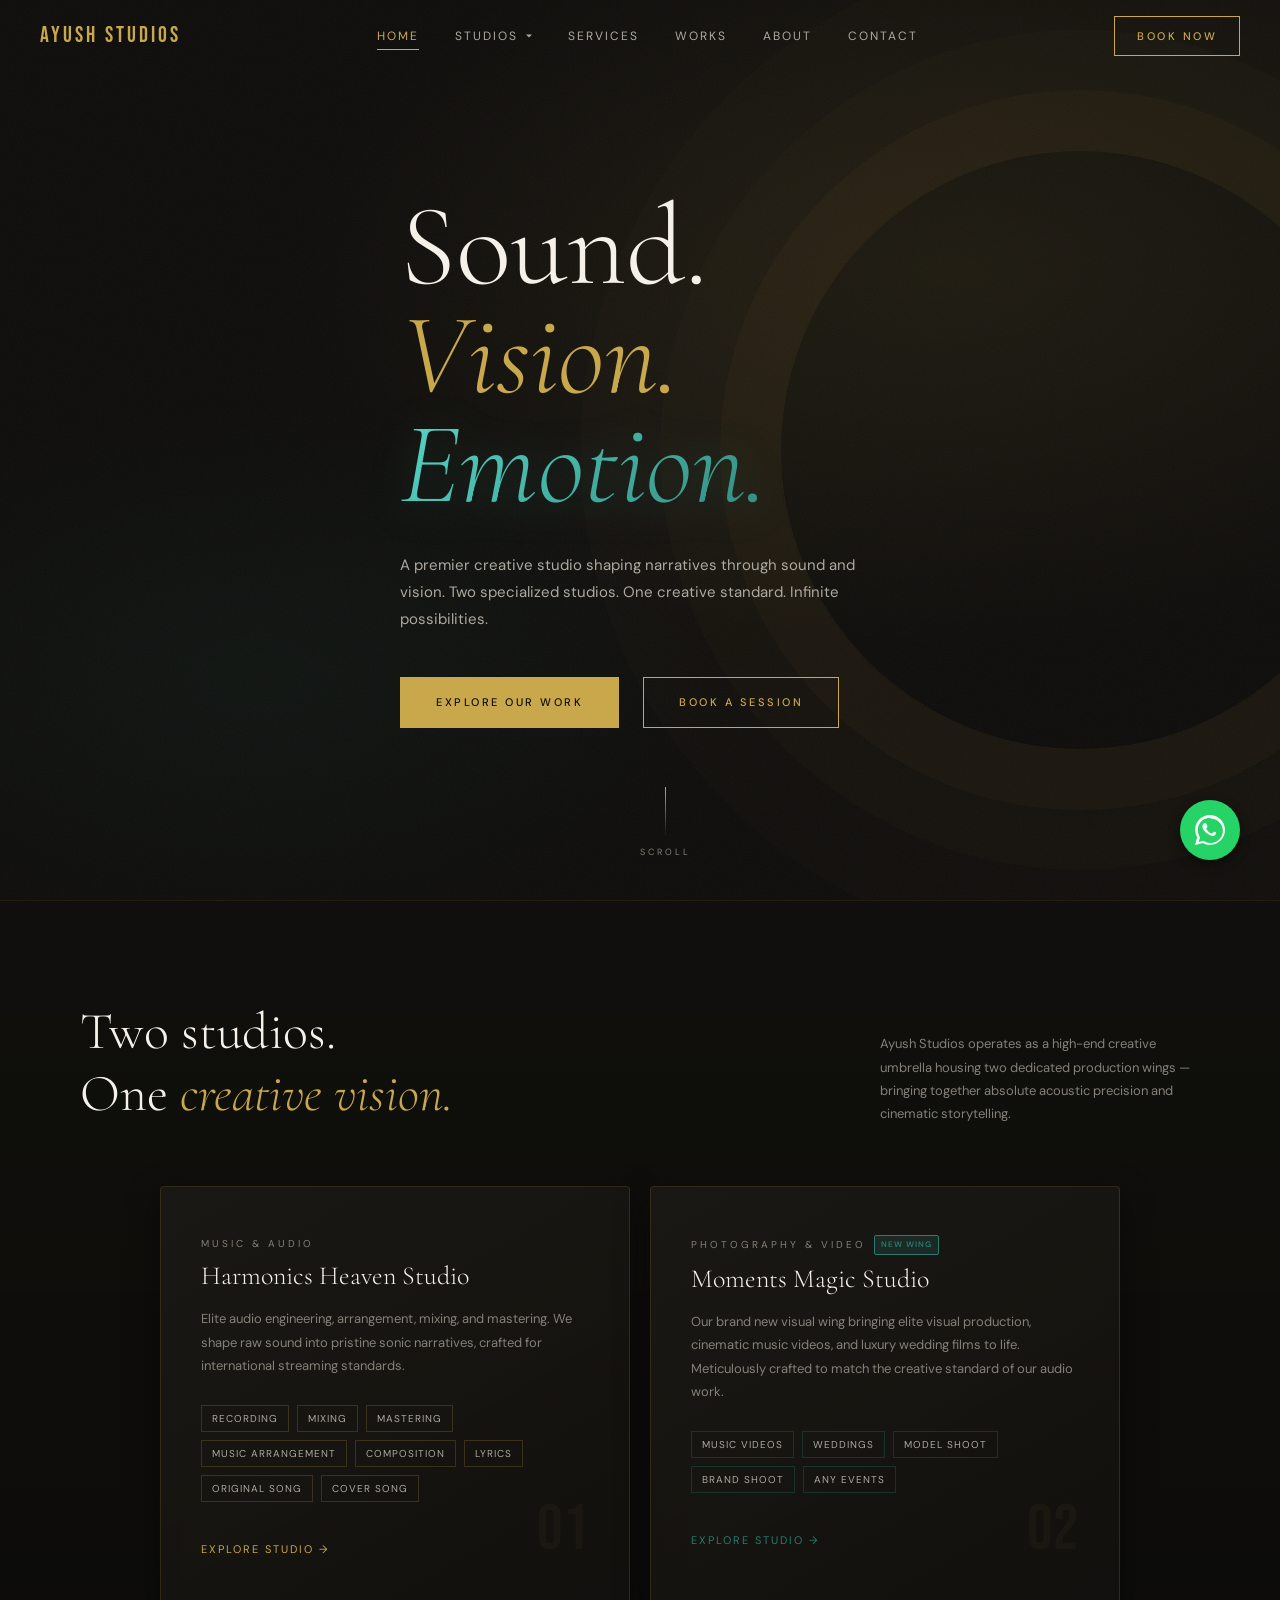
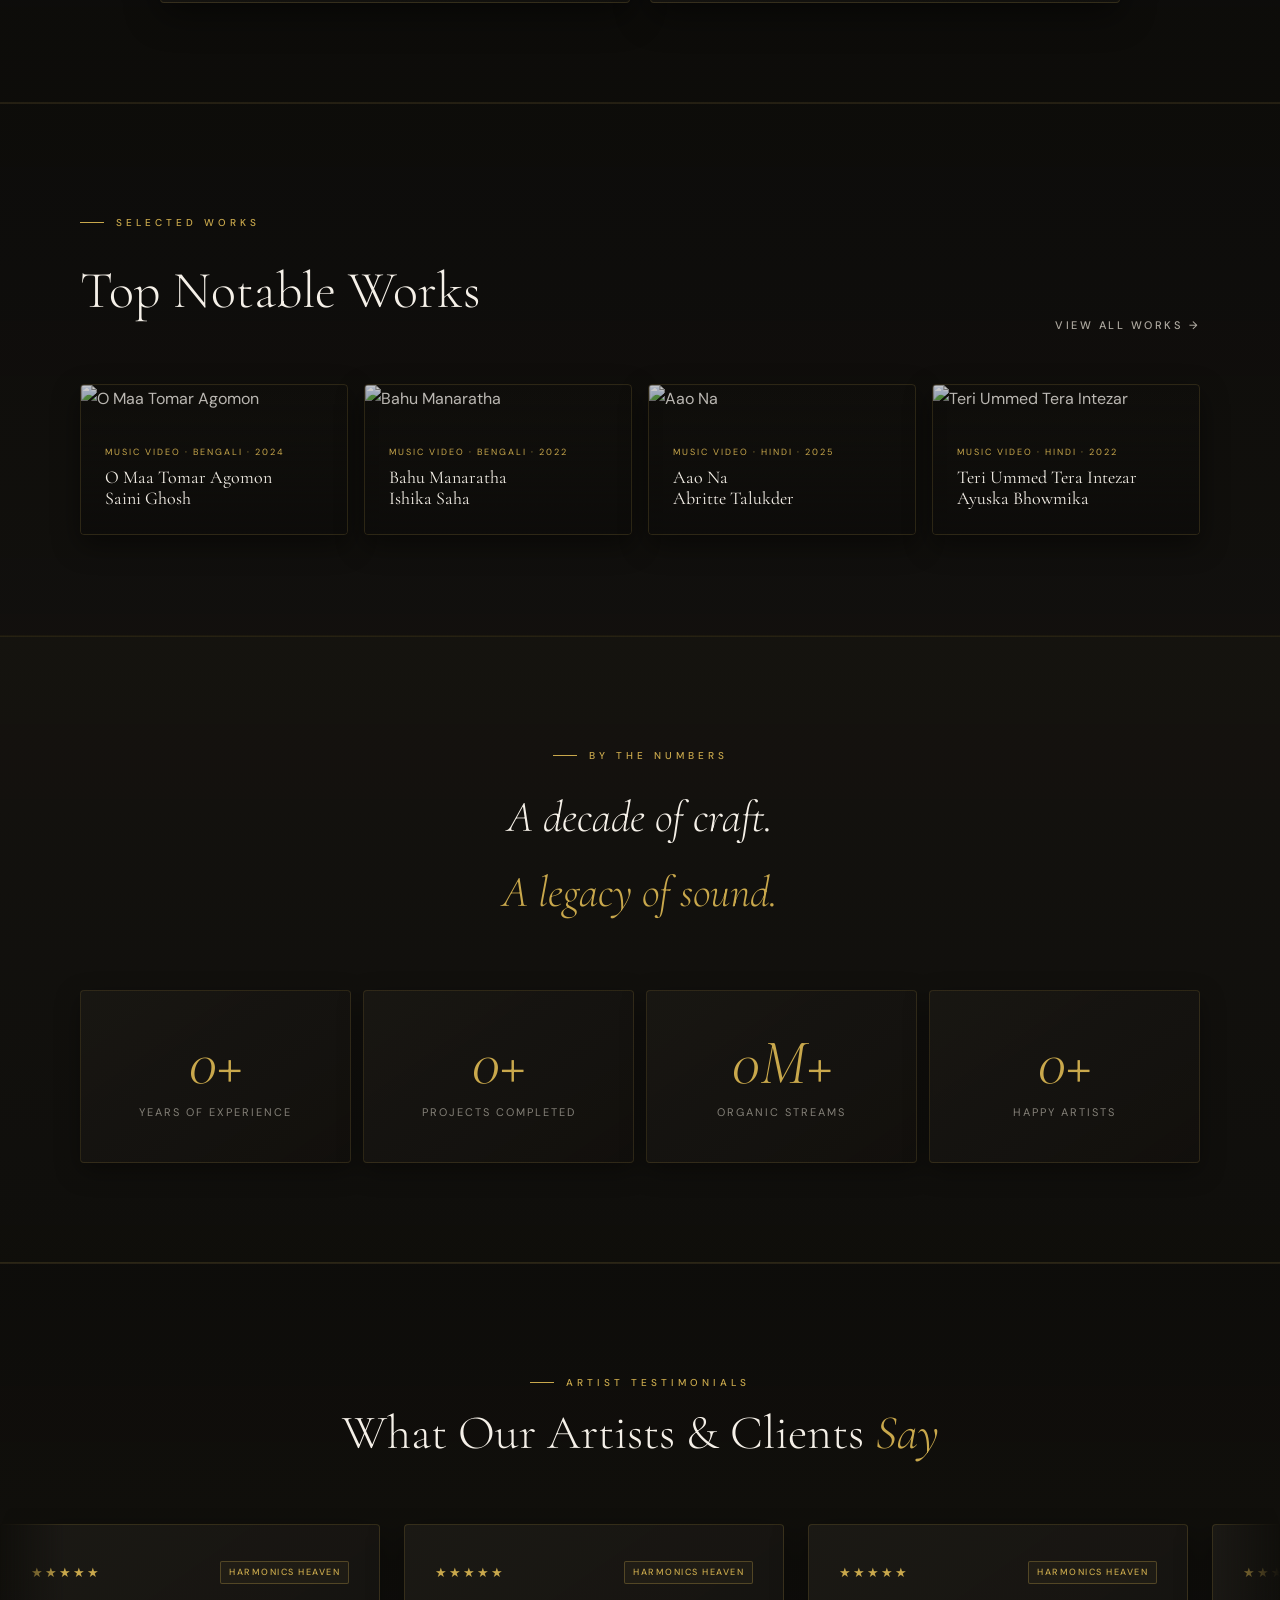
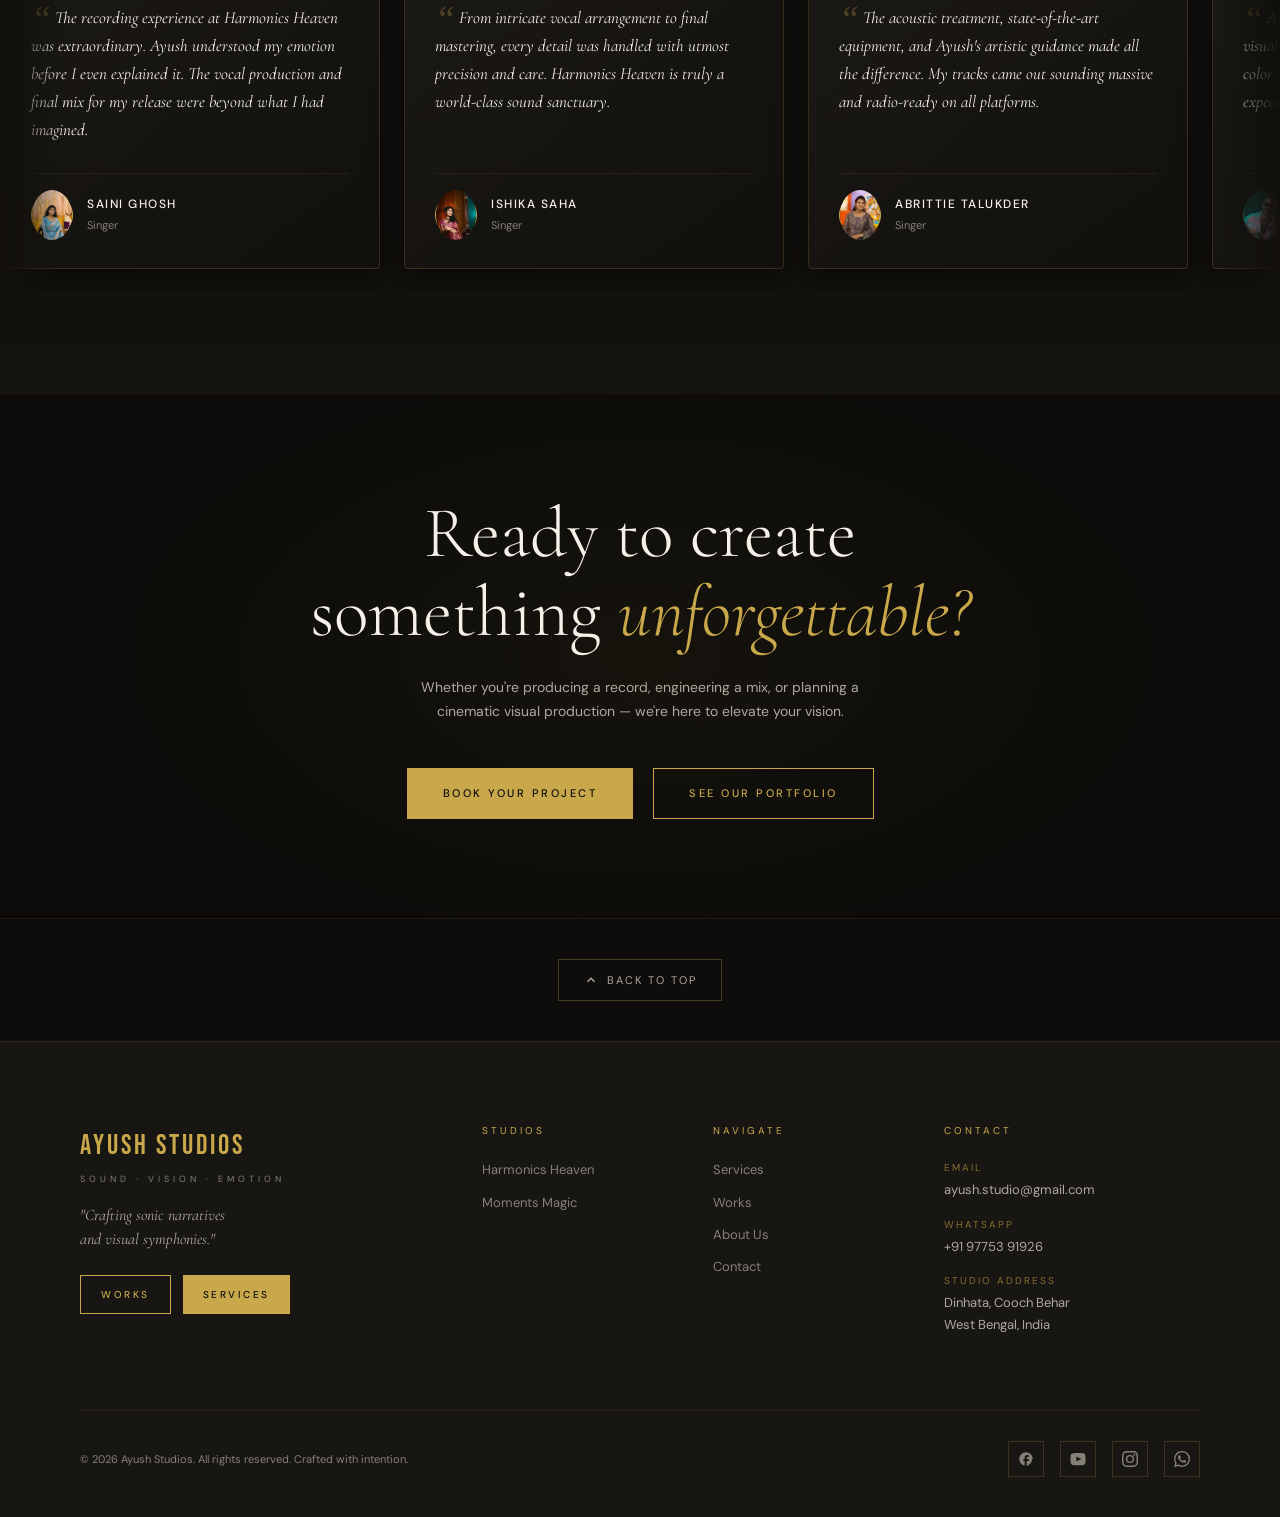
==== commit 768a80b9: "update from starbucks with added Saini Ghosh dp" ====
--- a/index.html
+++ b/index.html
@@ -1012,7 +1012,8 @@
               had imagined.</p>
           </div>
           <div class="review-author-wrap">
-            <div class="review-avatar"></div>
+            <div class="review-avatar"><img src="./Images/Saini Ghosh.jpg.jpeg" alt="User Profile Picture"
+                class="avatar-dp"></div>
             <div class="review-author-info">
               <div class="review-author-name">Saini Ghosh</div>
               <div class="review-author-project">Singer</div>
@@ -1134,7 +1135,8 @@
               had imagined.</p>
           </div>
           <div class="review-author-wrap">
-            <div class="review-avatar">SG</div>
+            <div class="review-avatar"><img src="./Images/Saini Ghosh.jpg.jpeg" alt="User Profile Picture"
+                class="avatar-dp"></div>
             <div class="review-author-info">
               <div class="review-author-name">Saini Ghosh</div>
               <div class="review-author-project">Singer</div>
